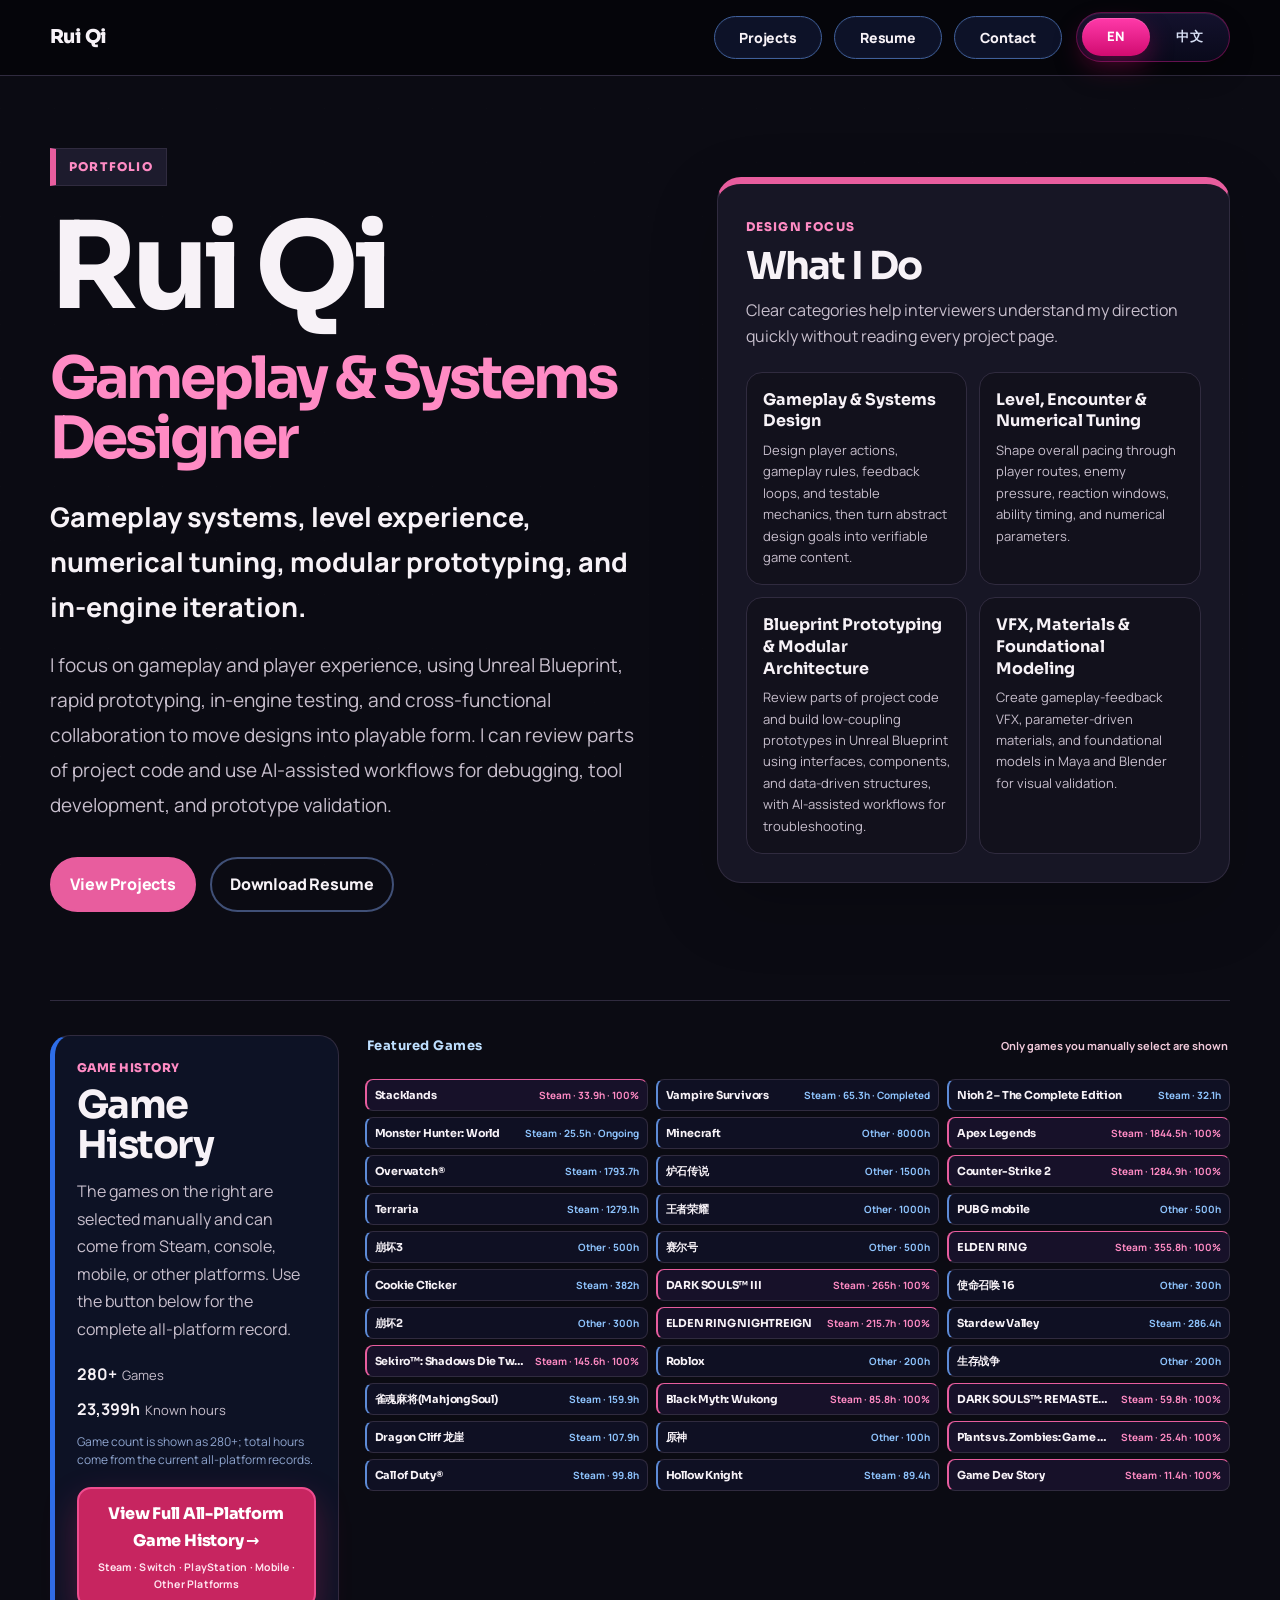
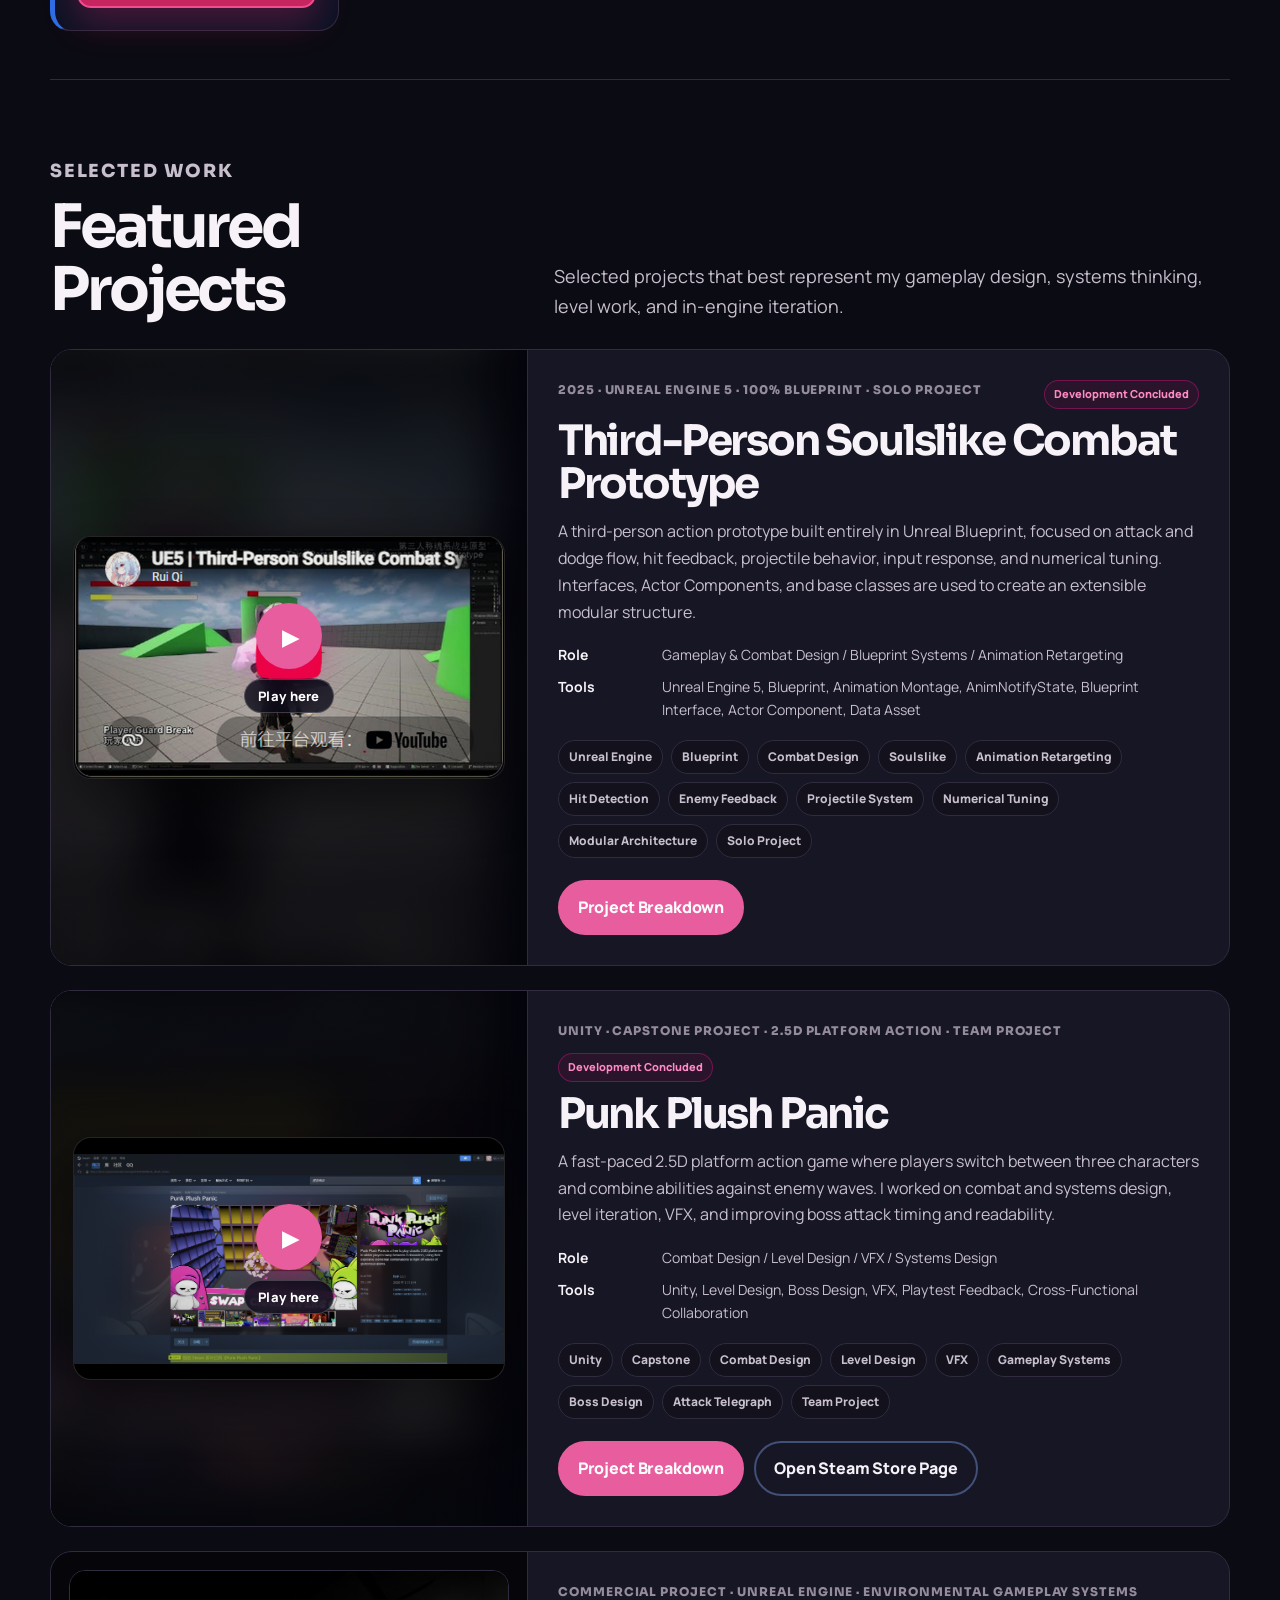
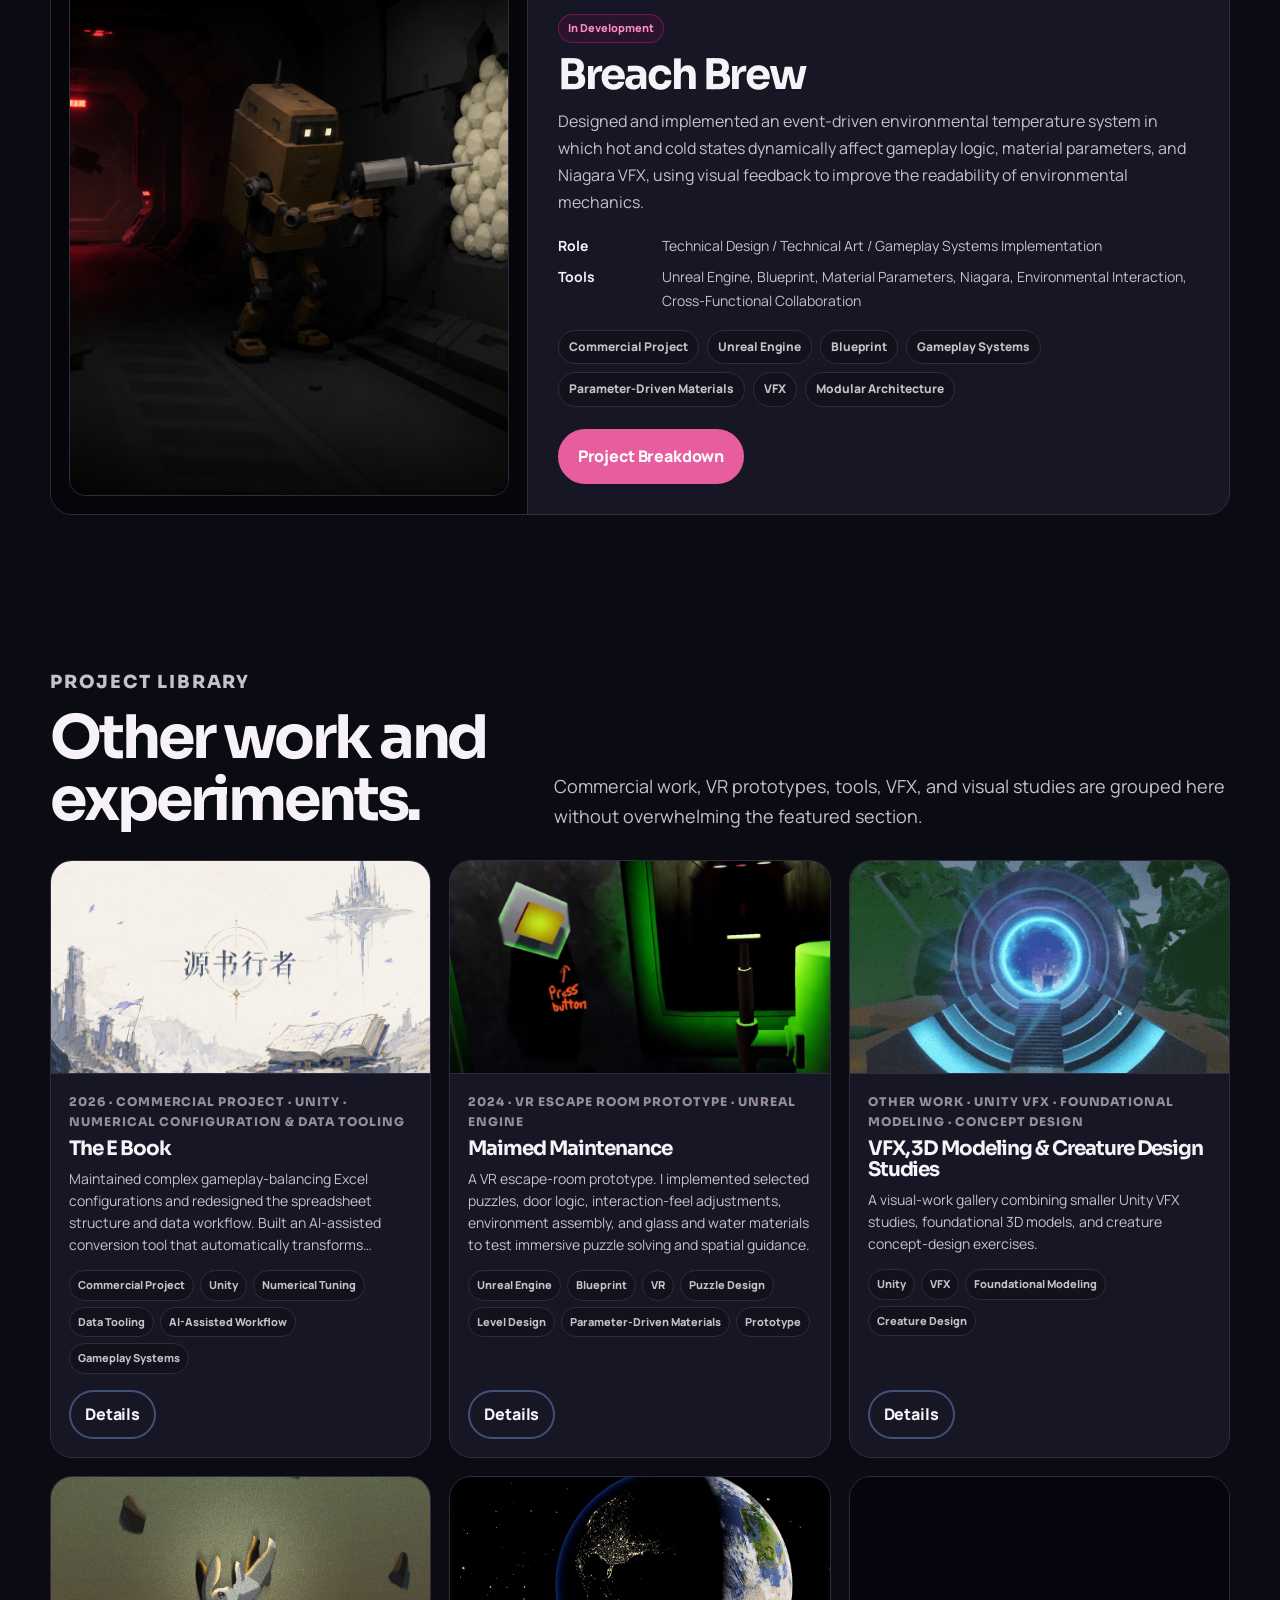
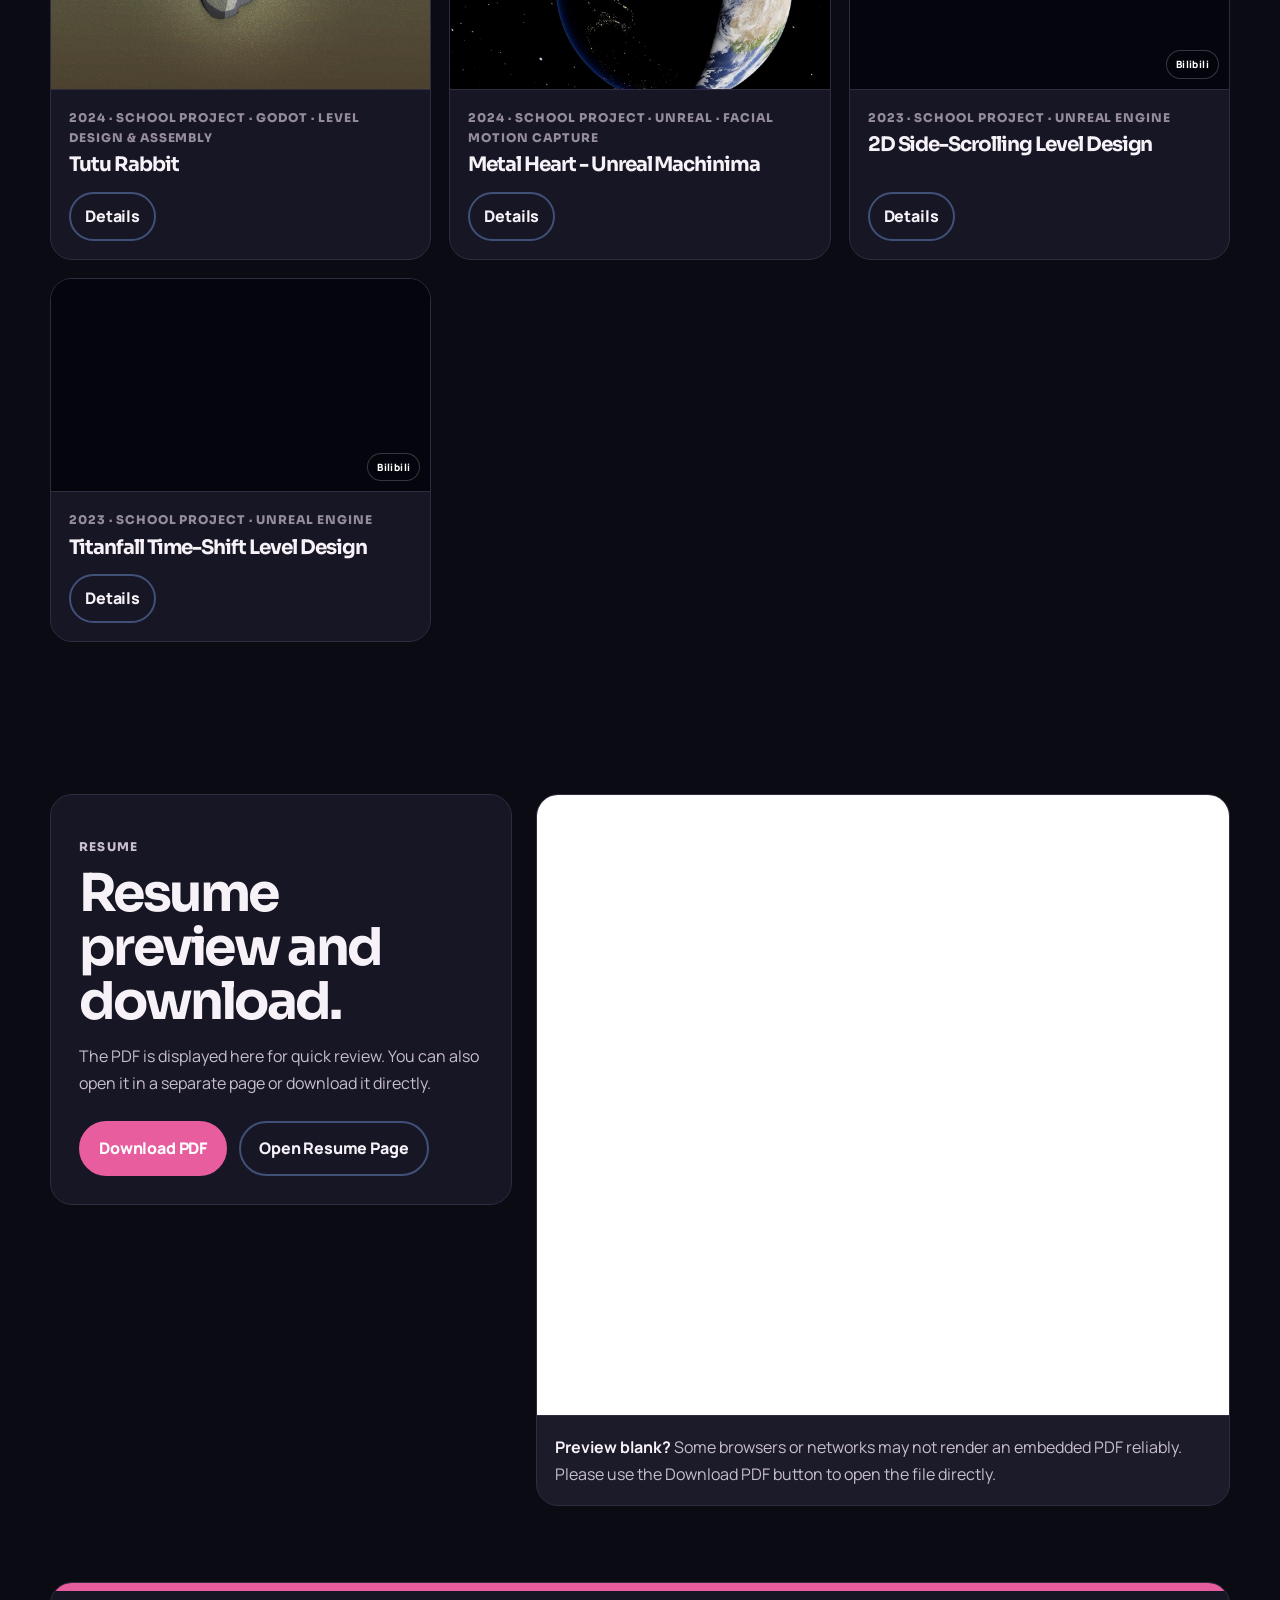
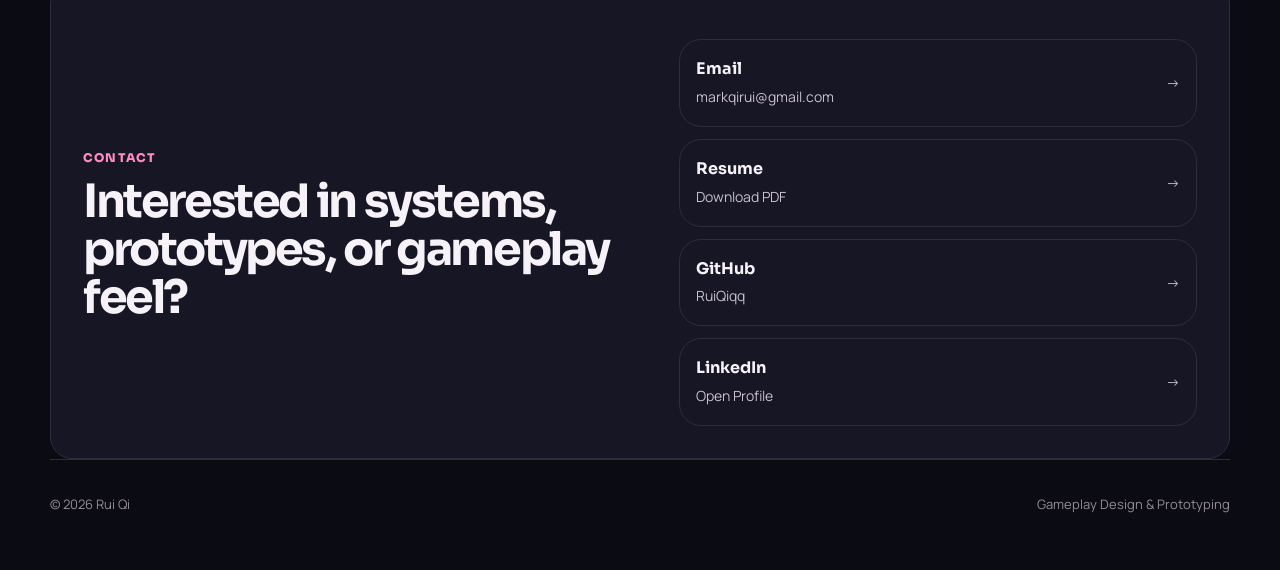
==== index.html @ 3fba54fa "Add files via upload" ====
<!DOCTYPE html>
<html lang="en">
<head>
  <meta charset="UTF-8" />
  <meta name="viewport" content="width=device-width, initial-scale=1.0" />
  <title>Rui Qi | Portfolio</title>
  <meta name="description" content="Rui Qi portfolio for gameplay design, playable prototypes, level experiences, and system iteration." />
  <link rel="preconnect" href="https://fonts.googleapis.com">
  <link rel="preconnect" href="https://fonts.gstatic.com" crossorigin>
  <link href="https://fonts.googleapis.com/css2?family=Manrope:wght@400;500;600;700;800&family=Sora:wght@500;600;700;800&display=swap" rel="stylesheet">
  <link rel="stylesheet" href="assets/css/website-look.css?v=46" />
  <script defer src="assets/js/content-loader.js?v=37"></script>
  <script defer src="assets/js/game-history-preview.js?v=46"></script>
</head>
<body data-page="home">
  <header class="site-header">
    <a class="wordmark" href="#top">Rui Qi</a>
    <div class="header-actions">
      <nav class="nav-links" aria-label="Main navigation">
        <a class="nav-link framed" href="#featured" data-nav-section="projects" data-i18n="navProjects">Projects</a>
        <a class="nav-link framed" href="#resume" data-nav-section="resume" data-i18n="navResume">Resume</a>
        <a class="nav-link framed" href="#contact" data-nav-section="contact" data-i18n="navContact">Contact</a>
      </nav>
      <div class="language-switch" aria-label="Language switcher">
        <button type="button" data-language-choice="en">EN</button>
        <button type="button" data-language-choice="zh">中文</button>
      </div>
    </div>
  </header>

  <main id="top">
    <section class="hero container">
      <div class="hero-copy">
        <p class="eyebrow" id="home-eyebrow">Portfolio</p>
        <h1 id="home-name">Rui Qi</h1>
        <h2 id="home-title">Gameplay Design & Prototyping</h2>
        <p class="hero-subtitle" id="home-subtitle"></p>
        <p class="hero-intro" id="home-intro"></p>
        <div class="hero-actions">
          <a class="button primary" href="#featured" data-i18n="viewProjects">View Projects</a>
          <a class="button secondary" id="home-resume-button" href="#" target="_blank" rel="noreferrer" data-i18n="downloadResume">Download Resume</a>
        </div>
      </div>
      <aside class="hero-capability-panel" aria-label="Capabilities">
        <div class="hero-capability-heading">
          <p class="section-kicker" data-i18n="focusKicker">Design Focus</p>
          <h3 data-i18n="focusTitle">What I Do</h3>
          <p data-i18n="focusIntro">A quick overview of the design and implementation work I can take on.</p>
        </div>
        <div class="hero-capability-grid" id="hero-capabilities"></div>
      </aside>
    </section>


    <section class="home-game-preview container" id="game-history-preview">
      <div class="home-game-preview-copy">
        <p class="section-kicker" id="home-game-kicker">Game History</p>
        <h2 id="home-game-title">Game History</h2>
        <p id="home-game-intro">Featured games can come from Steam, console, mobile, or other platforms. Use the button below for the complete all-platform record.</p>
        <div class="home-game-preview-stats" id="home-game-preview-stats"></div>
        <p class="home-game-steam-only-note" id="home-game-steam-only-note">Steam totals are shown here; featured games may come from any platform.</p>
        <a class="button primary home-game-preview-link" id="home-game-preview-link" href="game-history.html" aria-label="View full all-platform game history">
          <span>View Full All-Platform Game History →</span>
          <small>Steam · Console · Mobile · Other Platforms</small>
        </a>
      </div>
      <div class="home-game-preview-browser">
        <div class="home-game-preview-browser-head">
          <strong id="home-game-preview-source-title">Featured Games</strong>
          <span id="home-game-preview-source-note">Manually selected games only</span>
        </div>
        <p class="home-game-highlight-title" id="home-game-highlight-title" hidden></p>
        <div class="home-game-preview-games" id="home-game-preview-games"></div>
      </div>
    </section>

    <section class="section container" id="featured">
      <div class="section-heading two-col">
        <div>
          <p class="section-kicker" data-i18n="selectedWork">Selected Work</p>
          <h2 data-i18n="featuredProjects">Featured Projects</h2>
        </div>
        <p data-i18n="featuredIntro">Selected projects that best represent my gameplay systems, prototyping, and technical design work.</p>
      </div>
      <div class="featured-list" id="featured-projects"></div>
    </section>

    <section class="section container" id="library-preview">
      <div class="section-heading two-col">
        <div>
          <p class="section-kicker" data-i18n="libraryKicker">Project Library</p>
          <h2 data-i18n="libraryTitle">More prototypes and experiments.</h2>
        </div>
        <p data-i18n="libraryIntro">Smaller projects stay collected in one place, so the homepage remains quick to read.</p>
      </div>
      <div class="library-grid" id="library-preview-grid"></div>
    </section>

    <section class="section container resume-section" id="resume">
      <div class="resume-layout">
        <div class="resume-card">
          <p class="section-kicker" data-i18n="resumeKicker">Resume</p>
          <h2 data-i18n="resumeTitle">Resume preview and download.</h2>
          <p data-i18n="resumeText">The PDF is displayed here for quick review. You can also open it in a separate page or download it directly.</p>
          <div class="resume-actions">
            <a class="button primary" id="resume-download-main" href="#" target="_blank" rel="noreferrer" data-i18n="downloadPdf">Download PDF</a>
            <a class="button secondary" href="resume-viewer.html" target="_blank" rel="noreferrer" data-i18n="openResumePage">Open Resume Page</a>
          </div>
        </div>
        <div class="resume-panel" id="resume-preview-panel">
          <iframe id="resume-preview-frame" title="Resume PDF preview"></iframe>
          <div class="resume-fallback" data-i18n-html="resumeFallback">If the preview does not load, use the Download PDF button.</div>
        </div>
      </div>
    </section>

    <section class="contact-strip container" id="contact">
      <div>
        <p class="section-kicker" data-i18n="contactKicker">Contact</p>
        <h2 data-i18n="contactTitle">Interested in systems, prototypes, or gameplay feel?</h2>
      </div>
      <div class="contact-grid" id="contact-grid"></div>
    </section>
  </main>

  <footer class="site-footer container">
    <span>© <span id="year"></span> <span data-site-name>Rui Qi</span></span>
    <span data-i18n="footerRole">Gameplay Design & Prototyping</span>
  </footer>
</body>
</html>
---- assets/css/website-look.css ----
:root {
  --bg: #0b0b13;
  --bg-alt: #12111c;
  --panel: #171625;
  --panel-soft: #1d1b2d;
  --text: #f7f2f7;
  --muted: #c8bfcd;
  --soft: #948b9c;
  --line: #302b3f;
  --pink: #e85d9e;
  --pink-soft: #ff8bc4;
  --blue: #70a7ff;
  --red: #ff647a;
  --black: #05050a;
  --radius: 22px;
  --radius-small: 14px;
  --max: 1180px;
  --font-heading: "Sora", ui-sans-serif, system-ui, -apple-system, BlinkMacSystemFont, "Segoe UI", sans-serif;
  --font-body: "Manrope", ui-sans-serif, system-ui, -apple-system, BlinkMacSystemFont, "Segoe UI", sans-serif;
}

body.lang-zh {
  --font-heading: "Noto Sans SC", "Microsoft YaHei", "PingFang SC", ui-sans-serif, system-ui, sans-serif;
  --font-body: "Noto Sans SC", "Microsoft YaHei", "PingFang SC", ui-sans-serif, system-ui, sans-serif;
}

body.lang-zh h1, body.lang-zh h2, body.lang-zh h3 { letter-spacing: -0.035em; }

* { box-sizing: border-box; }
html { scroll-behavior: smooth; }
body {
  margin: 0;
  background: var(--bg);
  color: var(--text);
  font-family: var(--font-body);
  font-size: 16px;
  line-height: 1.68;
}

body::before {
  content: "";
  position: fixed;
  inset: 0;
  pointer-events: none;
  background-image:
    linear-gradient(90deg, rgba(255,255,255,0.035) 1px, transparent 1px),
    linear-gradient(rgba(255,255,255,0.035) 1px, transparent 1px);
  background-size: 54px 54px;
  opacity: 0.18;
  z-index: -1;
}

a { color: inherit; text-decoration: none; }
p { margin: 0; }
img, iframe { max-width: 100%; display: block; }
.container { width: min(var(--max), calc(100% - 48px)); margin: 0 auto; }

.site-header {
  position: sticky;
  top: 0;
  z-index: 50;
  height: 76px;
  background: var(--black);
  border-bottom: 1px solid var(--line);
  display: flex;
  align-items: center;
  justify-content: space-between;
  padding: 0 max(24px, calc((100vw - var(--max)) / 2));
}

.wordmark {
  font-family: var(--font-heading);
  font-weight: 800;
  letter-spacing: -0.03em;
  font-size: 19px;
}

.header-actions {
  display: flex;
  align-items: center;
  gap: 14px;
  margin-left: auto;
  flex-wrap: nowrap;
}

.nav-links {
  display: flex;
  align-items: center;
  gap: 12px;
  flex-wrap: nowrap;
}

.language-switch {
  display: inline-flex;
  align-items: center;
  justify-content: center;
  gap: 6px;
  flex: 0 0 auto;
  align-self: center;
  min-height: 48px;
  padding: 5px;
  border: 1px solid rgba(255, 20, 147, 0.34);
  border-radius: 999px;
  background: linear-gradient(180deg, rgba(20, 18, 46, 0.98) 0%, rgba(10, 10, 28, 0.96) 100%);
  box-shadow: 0 12px 26px rgba(0,0,0,0.24), inset 0 1px 0 rgba(255,255,255,0.08);
  transform: translateY(-1px);
}

.language-switch button {
  display: inline-flex;
  align-items: center;
  justify-content: center;
  min-width: 68px;
  height: 38px;
  padding: 0 18px;
  border: 0;
  border-radius: 999px;
  background: transparent;
  color: #d6def3;
  font-family: var(--font-body);
  font-size: 13px;
  line-height: 1;
  font-weight: 800;
  letter-spacing: 0.04em;
  cursor: pointer;
  transition: background 160ms ease, color 160ms ease, box-shadow 160ms ease, transform 160ms ease;
}

.language-switch button:hover {
  color: white;
  background: rgba(255,255,255,0.08);
}

.language-switch button.active {
  background: linear-gradient(180deg, #ff3aa9 0%, #d10b70 100%);
  color: white;
  box-shadow: 0 10px 24px rgba(209,11,112,0.34), inset 0 1px 0 rgba(255,255,255,0.18);
}
.nav-link {
  display: inline-flex;
  align-items: center;
  justify-content: center;
  min-height: 42px;
  min-width: 108px;
  padding: 9px 18px;
  border-radius: 999px;
  border: 1.5px solid #4b3b5d;
  background: #101024;
  color: var(--text);
  font-size: 14px;
  font-weight: 850;
  letter-spacing: -0.01em;
  box-shadow: 0 0 0 1px rgba(255,255,255,0.02) inset;
  transition: transform 140ms ease, background 140ms ease, border-color 140ms ease, color 140ms ease;
}
.nav-link:hover {
  transform: translateY(-1px);
  background: #17152d;
  border-color: var(--pink-soft);
  color: white;
}
.nav-link.project-pill {
  border-color: #3f5f9a;
  background: #0d1228;
}
.nav-link.project-pill:hover { border-color: var(--blue); }
.nav-link.framed {
  border-color: #4b3b5d;
  background: #101024;
  color: var(--text);
}
.nav-link.highlight {
  border-color: var(--pink);
  background: var(--pink);
  color: white;
}
.nav-link.highlight:hover {
  border-color: var(--pink-soft);
  background: var(--pink-soft);
  color: var(--black);
}

.hero {
  min-height: calc(100vh - 76px);
  display: grid;
  grid-template-columns: 1fr 0.86fr;
  gap: 54px;
  align-items: center;
  padding: 72px 0 88px;
}

.eyebrow, .section-kicker {
  display: inline-flex;
  align-items: center;
  width: fit-content;
  color: var(--pink-soft);
  font-family: var(--font-heading);
  font-size: 12px;
  font-weight: 800;
  letter-spacing: 0.10em;
  text-transform: uppercase;
}
.eyebrow {
  background: var(--panel-soft);
  border: 1px solid var(--line);
  border-left: 6px solid var(--pink);
  padding: 8px 13px;
  border-radius: 0;
}

h1, h2, h3 {
  font-family: var(--font-heading);
  margin: 0;
  letter-spacing: -0.052em;
  line-height: 1.04;
}
.hero h1 { font-size: clamp(66px, 10vw, 120px); margin: 20px 0 18px; }
.hero h2 { font-size: clamp(31px, 5vw, 58px); color: var(--pink-soft); max-width: 760px; }
.hero-subtitle { font-size: clamp(20px, 2.25vw, 27px); color: var(--text); max-width: 700px; margin-top: 24px; font-weight: 750; }
.hero-intro { color: var(--muted); max-width: 700px; margin-top: 18px; font-size: 18px; }
.hero-actions { display: flex; align-items: center; gap: 14px; flex-wrap: wrap; margin-top: 34px; }

.button {
  display: inline-flex;
  align-items: center;
  justify-content: center;
  min-height: 46px;
  padding: 12px 18px;
  border-radius: 999px;
  border: 2px solid var(--line);
  font-weight: 850;
  letter-spacing: -0.01em;
  transition: transform 140ms ease, background 140ms ease, border-color 140ms ease;
}
.button:hover { transform: translateY(-2px); }
.button.primary { background: var(--pink); border-color: var(--pink); color: white; }
.button.secondary { background: transparent; color: var(--text); border-color: #405077; }
.button.secondary:hover { border-color: var(--blue); }

.hero-reel-card,
.snapshot-card,
.focus-card,
.library-card,
.resume-panel,
.resume-card,
.contact-link,
.featured-card,
.contact-strip,
.detail-section,
.breakdown-card {
  background: var(--panel);
  border: 1px solid var(--line);
  border-radius: var(--radius);
}

.hero-reel-card { padding: 24px; position: relative; }
.hero-reel-card::before,
.soft-panel::before,
.contact-strip::before {
  content: "";
  display: block;
  height: 8px;
  width: 100%;
  background: var(--pink);
  border-radius: 10px 10px 0 0;
  margin: -24px -24px 22px;
  width: calc(100% + 48px);
}
.reel-header { display: flex; align-items: flex-start; justify-content: space-between; gap: 18px; margin-bottom: 18px; }
.reel-header h3 { font-size: clamp(26px, 3.2vw, 38px); margin-top: 6px; }
.reel-header p { color: var(--muted); max-width: 420px; margin-top: 8px; }
.reel-status {
  border: 1px solid var(--line);
  color: var(--blue);
  background: var(--bg-alt);
  border-radius: 999px;
  padding: 6px 10px;
  font-size: 12px;
  font-weight: 900;
  white-space: nowrap;
}
.video-box {
  border: 1px solid var(--line);
  border-radius: 18px;
  overflow: hidden;
  background: var(--black);
  aspect-ratio: 16 / 9;
}
.video-box iframe, .video-box video { width: 100%; height: 100%; border: 0; display: block; object-fit: contain; background: #000; }
.reel-actions { margin-top: 14px; }
.detail-hero-actions { margin-top: 22px; }
.video-placeholder {
  height: 100%;
  display: grid;
  place-items: center;
  text-align: center;
  padding: 26px;
  background: var(--bg-alt);
}
.play-circle {
  width: 64px;
  height: 64px;
  border-radius: 50%;
  display: grid;
  place-items: center;
  background: var(--pink);
  color: white;
  font-size: 21px;
  margin: 0 auto 14px;
}
.placeholder-kicker { color: var(--soft); font-size: 12px; font-weight: 900; letter-spacing: 0.08em; text-transform: uppercase; }
.placeholder-title { font-family: var(--font-heading); font-weight: 850; font-size: 22px; margin-top: 4px; }
.placeholder-note { color: var(--muted); margin-top: 6px; }
.snapshot-mini { display: grid; grid-template-columns: repeat(3, 1fr); gap: 10px; margin-top: 16px; }
.snapshot-mini div { border: 1px solid var(--line); background: var(--bg-alt); border-radius: var(--radius-small); padding: 12px; }
.snapshot-mini strong { display: block; color: var(--pink-soft); font-size: 11px; letter-spacing: 0.08em; text-transform: uppercase; }
.snapshot-mini span { display: block; margin-top: 4px; color: var(--text); font-size: 13px; font-weight: 750; }

.section { padding: 76px 0; scroll-margin-top: 94px; }
.soft-panel { background: var(--bg-alt); border-radius: 28px; padding: 48px; position: relative; overflow: hidden; }
.soft-panel::before { margin: -48px -48px 38px; width: calc(100% + 96px); }
.section-heading { margin-bottom: 28px; }
.two-col { display: grid; grid-template-columns: 0.82fr 1.18fr; gap: 34px; align-items: end; }
.section-heading h2 { font-size: clamp(34px, 5vw, 60px); margin-top: 10px; }
.section-heading p { color: var(--muted); font-size: 18px; max-width: 720px; }

.featured-list { display: grid; gap: 24px; }
.featured-card { display: grid; grid-template-columns: 0.68fr 1fr; overflow: hidden; }
.project-media {
  min-height: 280px;
  background: var(--black);
  border-right: 1px solid var(--line);
  padding: 18px;
  display: flex;
  align-items: center;
  justify-content: center;
}
.project-media > .video-box,
.project-media > .cover-image,
.project-media > .cover-placeholder {
  width: 100%;
  margin: auto;
}

.project-media--preview {
  padding: 0;
  overflow: hidden;
  min-height: 420px;
}
.inline-video-preview {
  position: relative;
  isolation: isolate;
  width: 100%;
  height: 100%;
  min-height: 420px;
  overflow: hidden;
  background: #070713;
}
.inline-video-frame {
  position: absolute;
  inset: 0;
  width: 100%;
  height: 100%;
  overflow: hidden;
  border: 0;
  border-radius: 0;
  background: #05050e;
  box-shadow: none;
  display: grid;
  place-items: center;
  padding: 22px;
}
.inline-video-frame iframe {
  position: absolute;
  inset: 0;
  width: 100%;
  height: 100%;
  display: block;
  border: 0;
  background: #000;
}
.inline-video-backdrop {
  position: absolute;
  inset: -12%;
  width: 124%;
  height: 124%;
  object-fit: cover;
  object-position: center;
  filter: blur(24px) brightness(0.34) saturate(0.8);
  transform: scale(1.08);
  opacity: 0.82;
}
.inline-video-frame::after {
  content: "";
  position: absolute;
  inset: 0;
  z-index: 1;
  background: linear-gradient(180deg, rgba(3,3,12,0.18), rgba(3,3,12,0.44));
  pointer-events: none;
}
.inline-video-poster {
  position: relative;
  z-index: 2;
  display: block;
  width: min(100%, 760px);
  height: auto;
  max-height: calc(100% - 8px);
  aspect-ratio: 16 / 9;
  object-fit: contain;
  border: 1px solid rgba(255,255,255,0.16);
  border-radius: 18px;
  background: #000;
  box-shadow: 0 22px 54px rgba(0,0,0,0.48);
  transition: transform 220ms ease, filter 220ms ease;
}
.inline-video-frame.is-playing {
  padding: 0;
}
.inline-video-frame.is-playing::after {
  display: none;
}
.inline-video-play {
  position: absolute;
  inset: 0;
  z-index: 3;
  border: 0;
  display: flex;
  flex-direction: column;
  align-items: center;
  justify-content: center;
  gap: 10px;
  color: white;
  background: radial-gradient(circle at center, rgba(0,0,0,0.02), rgba(0,0,0,0.18));
  cursor: pointer;
  font-family: var(--font-body);
  font-weight: 850;
}
.inline-video-frame:hover .inline-video-poster {
  transform: scale(1.018);
  filter: brightness(0.96);
}
.inline-video-loader {
  position: absolute;
  inset: 0;
  z-index: 3;
  display: grid;
  place-items: center;
  background: #070713;
  color: white;
  font-size: 13px;
  font-weight: 800;
  letter-spacing: 0.03em;
}
.inline-video-loader::before {
  content: "";
  width: 34px;
  height: 34px;
  border: 3px solid rgba(255,255,255,0.2);
  border-top-color: var(--pink);
  border-radius: 50%;
  animation: inline-video-spin 700ms linear infinite;
}
.inline-video-frame.is-loaded .inline-video-loader {
  display: none;
}
@keyframes inline-video-spin {
  to { transform: rotate(360deg); }
}
.inline-video-play-icon {
  width: 66px;
  height: 66px;
  display: grid;
  place-items: center;
  padding-left: 4px;
  border-radius: 50%;
  background: var(--pink);
  box-shadow: 0 16px 36px rgba(209,11,112,0.42);
  font-size: 23px;
  transition: transform 160ms ease, box-shadow 160ms ease;
}
.inline-video-play-label {
  padding: 7px 13px;
  border-radius: 999px;
  background: rgba(5,5,18,0.78);
  border: 1px solid rgba(255,255,255,0.2);
  backdrop-filter: blur(10px);
  font-size: 13px;
  letter-spacing: 0.02em;
}
.inline-video-play:hover .inline-video-play-icon,
.inline-video-play:focus-visible .inline-video-play-icon {
  transform: scale(1.08);
  box-shadow: 0 18px 42px rgba(209,11,112,0.56);
}
.inline-video-play:focus-visible {
  outline: 3px solid var(--blue);
  outline-offset: -3px;
}
.inline-video-frame.is-playing {
  border-color: rgba(255,255,255,0.3);
}
.cover-placeholder {
  height: 100%;
  min-height: 245px;
  border-radius: 16px;
  border: 1px solid var(--line);
  background: var(--bg-alt);
  display: flex;
  align-items: flex-end;
  padding: 22px;
  position: relative;
  overflow: hidden;
}
.cover-placeholder::before,
.cover-placeholder::after {
  content: "";
  position: absolute;
  border: 2px solid var(--pink);
  transform: rotate(45deg);
}
.cover-placeholder::before { width: 90px; height: 90px; top: 24px; right: 28px; }
.cover-placeholder::after { width: 42px; height: 42px; top: 86px; right: 118px; border-color: var(--blue); }
.cover-placeholder span { position: relative; z-index: 2; color: var(--muted); font-weight: 850; text-transform: uppercase; letter-spacing: 0.08em; font-size: 12px; }
.cover-image { width: 100%; height: 100%; min-height: 245px; object-fit: cover; border-radius: 16px; border: 1px solid var(--line); }
.project-body { padding: 30px; display: flex; flex-direction: column; justify-content: space-between; gap: 22px; }
.project-meta { color: var(--soft); font-family: var(--font-heading); font-size: 12px; letter-spacing: 0.08em; text-transform: uppercase; font-weight: 850; }
.project-body h3 { font-size: clamp(28px, 4vw, 42px); margin-top: 10px; }
.project-summary { color: var(--muted); margin-top: 12px; }
.detail-list { display: grid; gap: 8px; margin-top: 18px; }
.detail-list div { display: grid; grid-template-columns: 92px 1fr; gap: 12px; color: var(--muted); font-size: 14px; }
.detail-list strong { color: var(--text); }
.tag-row { display: flex; flex-wrap: wrap; gap: 8px; margin-top: 18px; }
.tag { border: 1px solid var(--line); background: var(--bg-alt); border-radius: 999px; padding: 6px 10px; color: var(--muted); font-size: 12px; font-weight: 850; }
.project-actions { display: flex; flex-wrap: wrap; gap: 10px; }

.focus-grid { display: grid; grid-template-columns: repeat(4, 1fr); gap: 16px; }
.focus-card { padding: 22px; }
.focus-card h3 { font-size: 21px; letter-spacing: -0.03em; }
.focus-card p { color: var(--muted); margin-top: 10px; font-size: 15px; }

.library-grid { display: grid; grid-template-columns: repeat(3, 1fr); gap: 16px; }
.library-card { min-height: 0; padding: 18px; display: flex; flex-direction: column; justify-content: space-between; }
.library-card h3 { font-size: 20px; margin-top: 7px; }
.library-card p { color: var(--muted); margin-top: 8px; font-size: 14px; line-height: 1.58; }
.center-action { display: flex; justify-content: center; margin-top: 26px; }

.resume-section { scroll-margin-top: 94px; }
.resume-layout { display: grid; grid-template-columns: 0.8fr 1.2fr; gap: 24px; align-items: start; }
.resume-card { padding: 28px; }
.resume-card h2 { font-size: clamp(32px, 4.5vw, 52px); margin-top: 8px; }
.resume-card p { color: var(--muted); margin-top: 14px; }
.resume-actions { display: flex; gap: 12px; flex-wrap: wrap; margin-top: 24px; }
.resume-panel { overflow: hidden; min-height: 620px; }
.resume-panel iframe { width: 100%; height: 620px; border: 0; background: #fff; }
.resume-fallback { padding: 18px; color: var(--muted); border-top: 1px solid var(--line); }

.contact-strip { padding: 32px; display: grid; grid-template-columns: 1.05fr 0.95fr; gap: 24px; align-items: center; position: relative; overflow: hidden; scroll-margin-top: 94px; }
.contact-strip::before { margin: -32px -32px 24px; width: calc(100% + 64px); grid-column: 1 / -1; }
.contact-strip h2 { font-size: clamp(28px, 4vw, 46px); margin-top: 8px; }
.contact-actions, .contact-grid { display: grid; gap: 12px; }
.contact-link { padding: 16px; display: flex; justify-content: space-between; align-items: center; gap: 12px; }
.contact-link strong { display: block; font-family: var(--font-heading); }
.contact-link span { color: var(--muted); font-size: 14px; }
.site-footer { padding: 34px 0 54px; color: var(--soft); font-size: 13px; display: flex; justify-content: space-between; gap: 16px; border-top: 1px solid var(--line); }

.page-hero, .project-detail-hero { padding: 82px 0 42px; }
.page-hero h1, .detail-title h1 { font-size: clamp(48px, 8vw, 88px); margin-top: 12px; }
.page-hero p, .detail-title p { color: var(--muted); max-width: 800px; margin-top: 16px; font-size: 18px; }
.filter-bar { display: flex; flex-wrap: wrap; gap: 10px; margin-bottom: 26px; }
.filter-button { border: 1px solid var(--line); background: var(--panel); color: var(--muted); border-radius: 999px; padding: 9px 12px; cursor: pointer; font-weight: 850; }
.filter-button.active, .filter-button:hover { border-color: var(--pink); color: white; background: var(--pink); }

.button.disabled,
.button[aria-disabled="true"] {
  opacity: 0.58;
  cursor: not-allowed;
  pointer-events: none;
  box-shadow: none;
}

.resume-missing {
  min-height: 520px;
  padding: 48px;
  display: grid;
  place-content: center;
  text-align: center;
  gap: 12px;
  color: var(--text);
  background: radial-gradient(circle at 50% 35%, rgba(209,11,112,0.10), transparent 42%);
}

.resume-missing strong {
  display: block;
  font-family: var(--font-heading);
  font-size: clamp(24px, 3vw, 36px);
  line-height: 1.15;
}

.resume-missing p {
  max-width: 620px;
  margin: 0 auto;
  color: var(--muted);
  line-height: 1.75;
}

.contact-link.disabled {
  opacity: 0.58;
  cursor: not-allowed;
  pointer-events: none;
}

.project-detail-grid { display: grid; grid-template-columns: 1fr 0.8fr; gap: 28px; align-items: center; }
.detail-section { padding: 34px; margin-top: 22px; }
.detail-section h2 { font-size: 36px; margin-bottom: 14px; }
.detail-section p, .detail-section li { color: var(--muted); }
.breakdown-grid {
  display: grid;
  grid-template-columns: repeat(2, minmax(0, 1fr));
  gap: 22px;
  align-items: start;
}
.breakdown-card {
  overflow: hidden;
  padding: 0;
  align-self: start;
}
.breakdown-card h3,
.breakdown-note-card h3 {
  color: var(--pink-soft);
  font-size: 20px;
  margin: 0;
}
.breakdown-card p,
.breakdown-note-card p {
  color: var(--muted);
  margin-top: 10px;
  font-size: 15px;
  line-height: 1.75;
}
.breakdown-card-copy { padding: 22px 24px 24px; }
.breakdown-card-media {
  width: 100%;
  border: 0;
  border-bottom: 1px solid var(--line);
  background: #09091a;
  display: block;
  padding: 0;
  cursor: zoom-in;
  overflow: hidden;
  text-align: center;
}
.breakdown-card-media img {
  width: 100%;
  height: auto;
  max-height: 430px;
  display: block;
  object-fit: contain;
  margin: 0 auto;
  background: #09091a;
}
.breakdown-card-media:hover img { opacity: 0.94; }
.breakdown-card-copy ul,
.breakdown-note-card ul {
  margin: 14px 0 0 18px;
  color: var(--muted);
  display: grid;
  gap: 7px;
}
.breakdown-notes-grid {
  display: grid;
  grid-template-columns: repeat(2, minmax(0, 1fr));
  gap: 16px;
  margin-top: 18px;
  align-items: start;
}
.breakdown-note-card {
  padding: 22px 24px;
  align-self: start;
  background: rgba(255,255,255,0.018);
}
.breakdown-note-card::before {
  content: "";
  display: block;
  width: 46px;
  height: 3px;
  border-radius: 999px;
  background: var(--pink);
  margin-bottom: 16px;
}
.media-lightbox[hidden] { display: none; }
.media-lightbox {
  position: fixed;
  inset: 0;
  z-index: 999;
  background: rgba(2, 2, 14, 0.92);
  display: grid;
  place-items: center;
  padding: 28px;
}
.media-lightbox-inner {
  width: min(94vw, 1500px);
  max-height: 92vh;
  display: grid;
  place-items: center;
  gap: 12px;
}
.media-lightbox img {
  max-width: 100%;
  max-height: 84vh;
  width: auto;
  height: auto;
  object-fit: contain;
  border: 1px solid var(--line);
  border-radius: 14px;
  background: #09091a;
}
.media-lightbox-caption {
  color: var(--muted);
  font-size: 13px;
  text-align: center;
}
.media-lightbox-close {
  position: absolute;
  top: 20px;
  right: 24px;
  width: 44px;
  height: 44px;
  border-radius: 999px;
  border: 1px solid var(--line);
  background: #111126;
  color: var(--text);
  font-size: 26px;
  line-height: 1;
  cursor: pointer;
}

@media (max-width: 980px) {
  .hero, .featured-card, .two-col, .resume-layout, .contact-strip, .project-detail-grid { grid-template-columns: 1fr; }
  .project-media { border-right: 0; border-bottom: 1px solid var(--line); }
  .project-media--preview, .inline-video-preview { min-height: 340px; }
  .focus-grid, .library-grid, .snapshot-mini { grid-template-columns: 1fr 1fr; }
  .hero { min-height: auto; }
  .resume-panel iframe { height: 520px; }
}

@media (max-width: 680px) {
  .container { width: min(100% - 28px, var(--max)); }
  .site-header { height: auto; min-height: 72px; padding: 14px; flex-wrap: wrap; gap: 10px; }
  .header-actions { width: 100%; flex-wrap: wrap; justify-content: space-between; gap: 10px; }
  .nav-links { flex: 1 1 100%; width: 100%; justify-content: flex-start; flex-wrap: wrap; gap: 8px; order: 2; }
  .language-switch { order: 1; margin-left: auto; min-height: 44px; padding: 4px; transform: none; }
  .language-switch button { min-width: 58px; height: 34px; padding: 0 12px; font-size: 12px; }
  .nav-link { min-height: 36px; padding: 7px 11px; font-size: 13px; }
  .hero { padding-top: 48px; gap: 32px; }
  .hero h1 { font-size: clamp(56px, 18vw, 76px); }
  .hero h2 { font-size: clamp(28px, 9vw, 42px); }
  .hero-actions, .resume-actions { flex-direction: column; align-items: stretch; }
  .button { width: 100%; }
  .focus-grid, .library-grid, .breakdown-grid, .breakdown-notes-grid, .snapshot-mini { grid-template-columns: 1fr; }
  .soft-panel { padding: 28px; }
  .soft-panel::before { margin: -28px -28px 28px; width: calc(100% + 56px); }
  .resume-panel { min-height: 440px; }
  .resume-panel iframe { height: 440px; }
  .site-footer { flex-direction: column; }
}

/* Dedicated Blueprint / system breakdown page */
.system-page-hero h2 {
  margin-top: 12px;
  color: var(--pink-soft);
  font-size: clamp(28px, 4vw, 46px);
}

.system-section-list {
  display: grid;
  gap: 28px;
}

.system-explainer {
  display: grid;
  grid-template-columns: minmax(300px, 0.72fr) minmax(0, 1.28fr);
  gap: 28px;
  padding: 30px;
  border: 1px solid var(--line);
  border-radius: 24px;
  background: var(--panel);
  box-shadow: var(--shadow);
}

.system-copy {
  display: flex;
  flex-direction: column;
  justify-content: center;
}

.system-index {
  color: var(--pink-soft);
  font-family: var(--font-heading);
  font-size: 13px;
  font-weight: 850;
  letter-spacing: 0.12em;
}

.system-copy h2 {
  margin-top: 10px;
  font-size: clamp(26px, 3vw, 40px);
}

.system-copy p,
.system-copy li {
  color: var(--muted);
  line-height: 1.75;
}

.system-copy p {
  margin-top: 14px;
}

.system-copy ul {
  margin-top: 16px;
  padding-left: 20px;
}

.system-image-wrap {
  min-height: 360px;
}

.system-image,
.system-image-placeholder {
  width: 100%;
  height: 100%;
  min-height: 360px;
  border-radius: 18px;
  border: 1px solid var(--line);
}

.system-image {
  display: block;
  object-fit: contain;
  background: #080817;
}

.system-image-placeholder {
  display: grid;
  place-content: center;
  gap: 10px;
  padding: 28px;
  text-align: center;
  background:
    linear-gradient(90deg, rgba(255,255,255,0.035) 1px, transparent 1px),
    linear-gradient(rgba(255,255,255,0.035) 1px, transparent 1px),
    var(--bg-alt);
  background-size: 28px 28px;
}

.system-image-placeholder strong {
  color: var(--text);
  font-family: var(--font-heading);
  font-size: 20px;
}

.system-image-placeholder span {
  color: var(--soft);
  font-size: 13px;
  overflow-wrap: anywhere;
}

@media (max-width: 980px) {
  .system-explainer {
    grid-template-columns: 1fr;
  }
}

@media (max-width: 680px) {
  .system-explainer {
    padding: 20px;
  }
  .system-image-wrap,
  .system-image,
  .system-image-placeholder {
    min-height: 250px;
  }
}


/* v14: imported content preview, richer other-work cards, and multi-media gallery */
.project-meta-row {
  display: flex;
  align-items: flex-start;
  justify-content: space-between;
  gap: 12px;
  flex-wrap: wrap;
}
.project-status {
  display: inline-flex;
  align-items: center;
  min-height: 26px;
  padding: 4px 9px;
  border-radius: 999px;
  border: 1px solid rgba(255, 20, 147, 0.34);
  background: rgba(209, 11, 112, 0.10);
  color: var(--pink-soft);
  font-size: 11px;
  font-weight: 850;
}
.library-card--with-media {
  padding: 0;
  overflow: hidden;
  min-height: 100%;
}
.library-card-media {
  width: 100%;
  aspect-ratio: 16 / 9;
  background: #070713;
  border-bottom: 1px solid var(--line);
  overflow: hidden;
}
.library-card-media img {
  width: 100%;
  height: 100%;
  object-fit: cover;
  display: block;
}
.library-card-media--placeholder {
  display: grid;
  place-items: center;
  padding: 20px;
  text-align: center;
  background:
    radial-gradient(circle at 30% 30%, rgba(209,11,112,0.18), transparent 38%),
    radial-gradient(circle at 72% 66%, rgba(44,116,255,0.14), transparent 34%),
    #09091a;
}
.library-card-media--placeholder span {
  color: var(--soft);
  font-size: 12px;
  font-weight: 850;
  letter-spacing: 0.04em;
}
.library-card-content {
  flex: 1;
  padding: 18px;
  display: flex;
  flex-direction: column;
  justify-content: space-between;
  gap: 16px;
}
.media-gallery-section { padding: 34px; }
.media-gallery-heading {
  display: grid;
  grid-template-columns: 0.75fr 1.25fr;
  align-items: end;
  gap: 28px;
  margin-bottom: 24px;
}
.media-gallery-heading h2 { margin-bottom: 0; }
.media-gallery-heading > p { color: var(--muted); }
.media-gallery-grid {
  display: grid;
  grid-template-columns: repeat(2, minmax(0, 1fr));
  gap: 16px;
}
.media-gallery-card {
  min-width: 0;
  overflow: hidden;
  border: 1px solid var(--line);
  border-radius: 18px;
  background: var(--bg-alt);
}
.media-gallery-image {
  display: block;
  width: 100%;
  aspect-ratio: 16 / 9;
  object-fit: contain;
  background: #05050e;
}
.media-gallery-copy { padding: 16px; }
.media-gallery-copy h3 { font-size: 18px; }
.media-gallery-copy p { margin-top: 6px; color: var(--muted); font-size: 14px; }
.media-gallery-copy a { display: inline-block; margin-top: 10px; color: var(--blue); font-size: 13px; font-weight: 800; }
.media-gallery-placeholder {
  min-height: 250px;
  padding: 26px;
  display: grid;
  place-content: center;
  gap: 10px;
  text-align: center;
  background:
    radial-gradient(circle at 50% 30%, rgba(209,11,112,0.16), transparent 38%),
    #09091a;
}
.media-gallery-placeholder > span {
  width: 52px;
  height: 52px;
  margin: 0 auto 4px;
  display: grid;
  place-items: center;
  border-radius: 50%;
  background: var(--pink);
  font-size: 26px;
}
.media-gallery-placeholder p { color: var(--muted); font-size: 14px; }
.gallery-inline-video { min-height: 280px; }
.gallery-inline-video .inline-video-frame { min-height: 280px; }
.gallery-video-placeholder {
  position: relative;
  z-index: 2;
  width: 100%;
  height: 100%;
  display: grid;
  place-items: center;
  background: radial-gradient(circle, rgba(209,11,112,0.18), transparent 38%);
}
.gallery-video-placeholder span { font-size: 42px; }
@media (max-width: 800px) {
  .media-gallery-heading { grid-template-columns: 1fr; align-items: start; }
  .media-gallery-grid { grid-template-columns: 1fr; }
}

/* v19 — Unified system/design breakdown with nested multi-media */
.system-breakdown-section { overflow: hidden; }
.breakdown-case-list {
  display: grid;
  gap: 26px;
  margin-top: 20px;
}
.breakdown-case {
  border: 1px solid var(--line);
  border-radius: 22px;
  overflow: hidden;
  background: rgba(255,255,255,0.018);
}
.breakdown-case-copy {
  padding: 24px 26px 22px;
  border-bottom: 1px solid var(--line);
}
.breakdown-case-copy h3 {
  margin: 0;
  color: var(--pink-soft);
  font-size: 23px;
}
.breakdown-case-copy p {
  margin-top: 10px;
  max-width: 980px;
  color: var(--muted);
  font-size: 15px;
  line-height: 1.78;
}
.breakdown-case-copy ul {
  margin: 14px 0 0 20px;
  color: var(--muted);
  display: grid;
  gap: 7px;
}
.breakdown-case-media {
  display: grid;
  gap: 1px;
  background: var(--line);
}
.breakdown-case-media.is-single { grid-template-columns: 1fr; }
.breakdown-case-media.is-two { grid-template-columns: repeat(2, minmax(0, 1fr)); }
.breakdown-case-media.is-many { grid-template-columns: repeat(2, minmax(0, 1fr)); }
.breakdown-media-item {
  margin: 0;
  min-width: 0;
  background: #080817;
  display: flex;
  flex-direction: column;
}
.breakdown-media-zoom {
  width: 100%;
  min-height: 220px;
  border: 0;
  padding: 0;
  display: grid;
  place-items: center;
  background: #080817;
  cursor: zoom-in;
  overflow: hidden;
}
.breakdown-media-item--image img {
  display: block;
  width: 100%;
  height: auto;
  max-height: 620px;
  object-fit: contain;
  background: #080817;
}
.breakdown-case-media.is-two .breakdown-media-item--image img,
.breakdown-case-media.is-many .breakdown-media-item--image img {
  max-height: 460px;
}
.breakdown-media-item figcaption {
  padding: 11px 14px 13px;
  color: var(--muted);
  font-size: 13px;
  line-height: 1.5;
  border-top: 1px solid var(--line);
  background: rgba(255,255,255,0.015);
}
.breakdown-inline-video,
.breakdown-inline-video .inline-video-frame {
  min-height: 300px;
}
.breakdown-notes-grid {
  margin-top: 22px;
}
.breakdown-note-card {
  border: 1px solid var(--line);
  border-radius: 18px;
}

@media (max-width: 900px) {
  .breakdown-case-media.is-two,
  .breakdown-case-media.is-many { grid-template-columns: 1fr; }
  .breakdown-media-item--image img,
  .breakdown-case-media.is-two .breakdown-media-item--image img,
  .breakdown-case-media.is-many .breakdown-media-item--image img { max-height: 520px; }
}

@media (max-width: 620px) {
  .breakdown-case-copy { padding: 20px; }
  .breakdown-case-copy h3 { font-size: 20px; }
  .breakdown-media-zoom { min-height: 160px; }
}

/* v20 unified system/design breakdown */
.breakdown-local-video {
  display: block;
  width: 100%;
  max-height: 620px;
  background: #070715;
  object-fit: contain;
}
.breakdown-case-media.is-many { align-items: start; }
.breakdown-case-media.is-many .breakdown-media-item:first-child:nth-last-child(3) { grid-column: span 2; }
@media (max-width: 760px) {
  .breakdown-case-media.is-many .breakdown-media-item:first-child:nth-last-child(3) { grid-column: auto; }
}


/* v23: compact three-column homepage project library only. Featured cards remain unchanged. */
#library-preview .library-grid {
  grid-template-columns: repeat(3, minmax(0, 1fr));
  gap: 18px;
}
#library-preview .library-card-content > div:first-child > p {
  display: -webkit-box;
  -webkit-box-orient: vertical;
  -webkit-line-clamp: 4;
  overflow: hidden;
}
#library-preview .library-card .tag-row { margin-top: 14px; gap: 6px; }
#library-preview .library-card .tag { padding: 5px 8px; font-size: 11px; }
#library-preview .library-card .button { min-height: 40px; padding: 9px 14px; }
@media (max-width: 980px) {
  #library-preview .library-grid { grid-template-columns: repeat(2, minmax(0, 1fr)); }
}
@media (max-width: 680px) {
  #library-preview .library-grid { grid-template-columns: 1fr; }
}


/* v26: hero capabilities replace the demo reel; no duplicated focus section */
.hero {
  grid-template-columns: minmax(0, 1.08fr) minmax(420px, 0.92fr);
  gap: 64px;
  align-items: center;
}
.hero-copy { max-width: 820px; }
.hero-intro {
  max-width: 790px;
  font-size: 19px;
  line-height: 1.85;
}
.hero-capability-panel {
  border: 1px solid var(--line);
  border-top: 7px solid var(--pink);
  border-radius: 24px;
  background: var(--panel);
  padding: 28px;
  box-shadow: 0 24px 70px rgba(0,0,0,0.18);
}
.hero-capability-heading h3 {
  font-family: var(--font-heading);
  font-size: clamp(30px, 3vw, 44px);
  margin-top: 8px;
  letter-spacing: -0.045em;
}
.hero-capability-heading > p:last-child {
  margin-top: 10px;
  color: var(--muted);
  line-height: 1.65;
}
.hero-capability-grid {
  display: grid;
  grid-template-columns: repeat(2, minmax(0, 1fr));
  gap: 12px;
  margin-top: 22px;
}
.hero-capability-card {
  border: 1px solid var(--line);
  border-radius: 16px;
  background: var(--bg-alt);
  padding: 16px;
}
.hero-capability-card h4 {
  margin: 0;
  font-family: var(--font-heading);
  font-size: 16px;
  line-height: 1.35;
  color: var(--text);
}
.hero-capability-card p {
  margin: 8px 0 0;
  color: var(--muted);
  font-size: 13px;
  line-height: 1.65;
}

/* v26: project cards never show an "assets pending" placeholder. */
.library-card-media--video-fallback {
  position: relative;
  overflow: hidden;
  background: #05050e;
  aspect-ratio: 16 / 9;
}
.library-card-media--video-fallback img,
.library-card-media--video-fallback video,
.library-card-media--video-fallback iframe {
  width: 100%;
  height: 100%;
  display: block;
  border: 0;
  object-fit: cover;
  background: #05050e;
}
.library-card-media--embed iframe {
  pointer-events: none;
}
.library-video-source {
  position: absolute;
  right: 10px;
  bottom: 10px;
  z-index: 2;
  padding: 5px 9px;
  border-radius: 999px;
  background: rgba(5,5,14,0.82);
  border: 1px solid rgba(255,255,255,0.2);
  color: #fff;
  font-size: 10px;
  font-weight: 850;
  letter-spacing: 0.04em;
}
.library-card--text-only .library-card-content {
  min-height: 260px;
}
.library-card-media--placeholder { display: none !important; }

@media (max-width: 1040px) {
  .hero { grid-template-columns: 1fr; gap: 34px; }
  .hero-copy { max-width: 900px; }
  .hero-capability-panel { max-width: 900px; }
}
@media (max-width: 680px) {
  .hero-capability-grid { grid-template-columns: 1fr; }
  .hero-capability-panel { padding: 20px; }
  .hero-intro { font-size: 17px; }
}

/* v27: optional-content cleanup */
.featured-card--text-only {
  grid-template-columns: 1fr;
}
.project-detail-grid--single {
  grid-template-columns: 1fr;
}
.project-detail-grid--single .detail-title {
  max-width: 980px;
}


/* v29: resume preview network fallback + browser-language default */
.resume-fallback {
  line-height: 1.65;
  background: rgba(255,255,255,0.018);
}
.resume-fallback strong {
  color: var(--text);
}
.lang-zh .resume-fallback {
  border-top-color: rgba(209, 11, 112, 0.34);
  background: rgba(209, 11, 112, 0.055);
}

/* v31: Game History / Games Played */
.nav-link.is-current {
  border-color: var(--blue);
  background: #111935;
  color: #fff;
}

.games-hero {
  display: grid;
  grid-template-columns: minmax(0, 1.15fr) minmax(360px, 0.85fr);
  gap: 52px;
  align-items: end;
  padding: 86px 0 54px;
}
.games-hero h1 {
  margin-top: 18px;
  font-size: clamp(54px, 8vw, 94px);
}
.games-lead {
  margin-top: 22px;
  max-width: 820px;
  color: var(--muted);
  font-size: 18px;
  line-height: 1.8;
}
.games-source-actions { margin-top: 24px; }
.games-source-note {
  margin-top: 14px;
  max-width: 760px;
  color: var(--soft);
  font-size: 13px;
  line-height: 1.6;
}
.games-stats {
  display: grid;
  grid-template-columns: repeat(2, minmax(0, 1fr));
  gap: 12px;
}
.game-stat {
  min-height: 132px;
  border: 1px solid var(--line);
  border-radius: 18px;
  background: var(--panel);
  padding: 20px;
  display: flex;
  flex-direction: column;
  justify-content: flex-end;
}
.game-stat strong {
  font-family: var(--font-heading);
  font-size: clamp(30px, 4vw, 48px);
  line-height: 1;
}
.game-stat span {
  margin-top: 10px;
  color: var(--muted);
  font-size: 13px;
  font-weight: 700;
}

.game-featured-grid {
  display: grid;
  grid-template-columns: repeat(3, minmax(0, 1fr));
  gap: 16px;
}
.game-featured-card {
  border: 1px solid var(--line);
  border-top: 5px solid var(--blue);
  border-radius: 18px;
  background: var(--panel);
  padding: 20px;
  min-height: 260px;
}
.game-featured-card.is-perfect { border-top-color: var(--pink); }
.game-featured-topline {
  display: flex;
  justify-content: space-between;
  gap: 12px;
  align-items: center;
}
.game-platform-chip,
.game-badge {
  display: inline-flex;
  align-items: center;
  width: fit-content;
  padding: 5px 9px;
  border-radius: 999px;
  border: 1px solid var(--line);
  background: var(--bg-alt);
  color: var(--muted);
  font-size: 11px;
  font-weight: 800;
}
.game-featured-hours {
  color: var(--blue);
  font-weight: 850;
  font-size: 13px;
}
.game-featured-card h3 {
  margin-top: 18px;
  font-size: 23px;
  line-height: 1.2;
}
.game-alt-name {
  display: block;
  margin-top: 5px;
  color: var(--soft);
  font-size: 12px;
}
.game-badges {
  display: flex;
  flex-wrap: wrap;
  gap: 7px;
  margin-top: 14px;
}
.game-badge--perfect {
  border-color: rgba(232,93,158,.5);
  background: rgba(232,93,158,.1);
  color: var(--pink-soft);
}
.game-badge--hours {
  border-color: rgba(112,167,255,.5);
  background: rgba(112,167,255,.08);
  color: #a9c8ff;
}
.game-featured-meta {
  display: flex;
  flex-wrap: wrap;
  gap: 8px 14px;
  margin-top: 15px;
  color: var(--muted);
  font-size: 12px;
}
.game-design-note {
  margin-top: 18px;
  padding-top: 15px;
  border-top: 1px solid var(--line);
}
.game-design-note strong {
  color: var(--text);
  font-size: 12px;
}
.game-design-note p {
  margin-top: 6px;
  color: var(--muted);
  font-size: 13px;
  line-height: 1.65;
}

.game-toolbar {
  display: grid;
  grid-template-columns: minmax(260px, 1.5fr) repeat(3, minmax(150px, .65fr));
  gap: 12px;
  margin-bottom: 18px;
  padding: 14px;
  border: 1px solid var(--line);
  border-radius: 18px;
  background: var(--panel);
}
.game-control {
  display: flex;
  flex-direction: column;
  gap: 7px;
}
.game-control > span {
  color: var(--soft);
  font-size: 11px;
  font-weight: 800;
  letter-spacing: .04em;
  text-transform: uppercase;
}
.game-control input,
.game-control select {
  width: 100%;
  height: 42px;
  border: 1px solid var(--line);
  border-radius: 10px;
  background: var(--bg-alt);
  color: var(--text);
  padding: 0 12px;
  font: inherit;
  font-size: 13px;
  outline: none;
}
.game-control input:focus,
.game-control select:focus { border-color: var(--pink); }

.game-list-head,
.game-row {
  display: grid;
  grid-template-columns: minmax(280px, 2fr) minmax(120px, .72fr) minmax(95px, .52fr) minmax(140px, .82fr) minmax(130px, .72fr);
  gap: 14px;
  align-items: center;
}
.game-list-head {
  padding: 0 16px 10px;
  color: var(--soft);
  font-size: 11px;
  font-weight: 800;
  text-transform: uppercase;
  letter-spacing: .04em;
}
.game-list {
  display: grid;
  gap: 8px;
}
.game-row {
  border: 1px solid var(--line);
  border-left: 4px solid transparent;
  border-radius: 14px;
  background: rgba(23,22,37,.76);
  padding: 13px 16px 13px 13px;
}
.game-row.is-highlighted { border-left-color: rgba(112,167,255,.75); }
.game-row.is-perfect { border-left-color: var(--pink); }
.game-row-name strong {
  display: block;
  font-family: var(--font-heading);
  font-size: 15px;
  line-height: 1.35;
}
.game-row-name .game-row-genre {
  display: block;
  margin-top: 4px;
  color: var(--soft);
  font-size: 11px;
}
.game-row-name p {
  margin-top: 6px;
  color: var(--muted);
  font-size: 12px;
  line-height: 1.5;
}
.game-row-cell {
  color: var(--muted);
  font-size: 12px;
}
.game-row-cell small {
  display: block;
  margin-top: 3px;
  color: var(--soft);
  font-size: 10px;
}
.game-row-hours {
  color: #b9d0ff;
  font-weight: 850;
}
.game-perfect-inline {
  color: var(--pink-soft);
  font-weight: 850;
}
.game-empty {
  border: 1px dashed var(--line);
  border-radius: 18px;
  padding: 34px 24px;
  color: var(--muted);
  text-align: center;
}
.game-empty strong {
  display: block;
  color: var(--text);
  font-family: var(--font-heading);
  font-size: 20px;
}
.game-empty p {
  max-width: 700px;
  margin: 8px auto 0;
}

@media (max-width: 1050px) {
  .games-hero { grid-template-columns: 1fr; align-items: start; }
  .games-stats { grid-template-columns: repeat(4, minmax(0, 1fr)); }
  .game-stat { min-height: 110px; }
  .game-featured-grid { grid-template-columns: repeat(2, minmax(0, 1fr)); }
  .game-toolbar { grid-template-columns: repeat(2, minmax(0, 1fr)); }
  .game-search-control { grid-column: span 2; }
}

@media (max-width: 780px) {
  .games-hero { padding-top: 58px; }
  .games-stats { grid-template-columns: repeat(2, minmax(0, 1fr)); }
  .game-featured-grid { grid-template-columns: 1fr; }
  .game-list-head { display: none; }
  .game-row {
    grid-template-columns: 1fr 1fr;
    align-items: start;
    gap: 12px;
  }
  .game-row-name { grid-column: 1 / -1; }
  .game-row-cell::before {
    content: attr(data-label);
    display: block;
    margin-bottom: 3px;
    color: var(--soft);
    font-size: 9px;
    font-weight: 800;
    text-transform: uppercase;
  }
}

@media (max-width: 560px) {
  .games-stats { grid-template-columns: 1fr 1fr; }
  .game-stat { min-height: 96px; padding: 16px; }
  .game-toolbar { grid-template-columns: 1fr; }
  .game-search-control { grid-column: auto; }
  .game-row { grid-template-columns: 1fr; }
  .game-row-name { grid-column: auto; }
}

/* v37: navigation state + homepage game-history preview */
.nav-link,
.nav-link.project-pill,
.nav-link.framed,
.nav-link.highlight {
  border-color: #3f5f9a;
  background: #0d1228;
  color: var(--text);
}
.nav-link:hover,
.nav-link.project-pill:hover,
.nav-link.framed:hover,
.nav-link.highlight:hover {
  transform: translateY(-1px);
  border-color: var(--blue);
  background: #131a36;
  color: #fff;
}
.nav-link.is-current,
.nav-link.is-current:hover {
  border-color: #b52c57;
  background: #9f1f49;
  color: #fff;
  box-shadow: 0 10px 24px rgba(159,31,73,.22);
}

.home-game-preview {
  display: grid;
  grid-template-columns: minmax(260px, .72fr) minmax(0, 1.28fr);
  gap: 34px;
  align-items: stretch;
  padding: 34px 0 48px;
  border-top: 1px solid var(--line);
  border-bottom: 1px solid var(--line);
}
.home-game-preview-copy {
  border: 1px solid var(--line);
  border-left: 5px solid var(--blue);
  border-radius: 20px;
  background: rgba(17, 25, 53, .56);
  padding: 24px;
}
.home-game-preview-copy h2 {
  margin: 8px 0 0;
  font-family: var(--font-heading);
  font-size: clamp(28px, 3vw, 42px);
  letter-spacing: -.04em;
}
.home-game-preview-copy > p:not(.section-kicker) {
  margin-top: 12px;
  color: var(--muted);
  line-height: 1.72;
}
.home-game-preview-stats {
  display: flex;
  flex-wrap: wrap;
  gap: 8px 14px;
  margin-top: 18px;
  color: var(--muted);
  font-size: 13px;
}
.home-game-preview-stats span {
  display: inline-flex;
  align-items: baseline;
  gap: 5px;
}
.home-game-preview-stats strong { color: var(--text); font-size: 16px; }
.home-game-preview-link { margin-top: 20px; }
.home-game-preview-games {
  display: grid;
  grid-template-columns: repeat(3, minmax(0, 1fr));
  gap: 12px;
  align-content: stretch;
}
.home-game-mini-card {
  min-height: 126px;
  border: 1px solid var(--line);
  border-top: 3px solid rgba(112,167,255,.78);
  border-radius: 16px;
  background: var(--panel);
  padding: 15px;
  display: flex;
  flex-direction: column;
}
.home-game-mini-card.is-perfect { border-top-color: var(--pink); }
.home-game-mini-top {
  display: flex;
  align-items: center;
  justify-content: space-between;
  gap: 8px;
  color: var(--soft);
  font-size: 11px;
  font-weight: 800;
  text-transform: uppercase;
  letter-spacing: .05em;
}
.home-game-perfect {
  color: #fff;
  background: rgba(232,93,158,.2);
  border: 1px solid rgba(232,93,158,.45);
  border-radius: 999px;
  padding: 2px 7px;
}
.home-game-mini-card h3 {
  margin: 10px 0 8px;
  font-family: var(--font-heading);
  font-size: 15px;
  line-height: 1.35;
  letter-spacing: -.02em;
}
.home-game-mini-card > strong {
  margin-top: auto;
  color: var(--blue);
  font-size: 18px;
}
.home-game-mini-card.is-perfect > strong { color: var(--pink-soft); }
.home-game-preview-empty {
  grid-column: 1 / -1;
  min-height: 150px;
  border: 1px dashed #3f5f9a;
  border-radius: 18px;
  display: grid;
  place-items: center;
  padding: 24px;
  color: var(--muted);
  text-align: center;
  background: rgba(13,18,40,.36);
}

@media (max-width: 980px) {
  .home-game-preview { grid-template-columns: 1fr; }
  .home-game-preview-games { grid-template-columns: repeat(3, minmax(0, 1fr)); }
}
@media (max-width: 720px) {
  .home-game-preview { padding: 28px 0 40px; }
  .home-game-preview-games { grid-template-columns: repeat(2, minmax(0, 1fr)); }
}
@media (max-width: 480px) {
  .home-game-preview-games { grid-template-columns: 1fr; }
}

/* v40: dense game history. Each game is a single compact line. */
.game-featured-grid {
  display: grid;
  grid-template-columns: repeat(3, minmax(0, 1fr));
  gap: 8px 12px;
}
.game-featured-line {
  min-width: 0;
  min-height: 42px;
  display: flex;
  align-items: center;
  justify-content: space-between;
  gap: 12px;
  border: 1px solid var(--line);
  border-left: 3px solid rgba(112,167,255,.72);
  border-radius: 10px;
  background: rgba(23,22,37,.72);
  padding: 8px 11px;
}
.game-featured-line.is-perfect { border-left-color: var(--pink); }
.game-featured-line strong {
  min-width: 0;
  overflow: hidden;
  text-overflow: ellipsis;
  white-space: nowrap;
  font-family: var(--font-heading);
  font-size: 13px;
  line-height: 1.2;
}
.game-featured-line span {
  flex: 0 0 auto;
  color: #b9d0ff;
  font-size: 11px;
  font-weight: 800;
  white-space: nowrap;
}
.game-featured-line.is-perfect span { color: var(--pink-soft); }

.game-list-head,
.game-row {
  grid-template-columns: minmax(230px, 2.2fr) minmax(88px, .7fr) minmax(74px, .58fr) minmax(120px, 1fr) minmax(105px, .9fr);
  gap: 10px;
}
.game-row {
  min-height: 40px;
  padding: 7px 11px 7px 9px;
  border-radius: 9px;
  align-items: center;
}
.game-row-name,
.game-row-cell {
  min-width: 0;
}
.game-row-name strong {
  overflow: hidden;
  text-overflow: ellipsis;
  white-space: nowrap;
  font-size: 13px;
}
.game-row-cell {
  overflow: hidden;
  text-overflow: ellipsis;
  white-space: nowrap;
  font-size: 11px;
}
.game-row-cell small,
.game-row-name .game-row-genre,
.game-row-name p { display: none !important; }

/* Homepage preview also stays intentionally compact. */
.home-game-preview-games {
  grid-template-columns: repeat(2, minmax(0, 1fr));
  gap: 8px;
  align-content: start;
}
.home-game-mini-card {
  min-height: 42px;
  padding: 8px 11px;
  border-radius: 10px;
  border-top-width: 1px;
  border-left: 3px solid rgba(112,167,255,.78);
  display: grid;
  grid-template-columns: minmax(0, 1fr) auto;
  align-items: center;
  gap: 10px;
}
.home-game-mini-card.is-perfect { border-left-color: var(--pink); }
.home-game-mini-top { display: none; }
.home-game-mini-card h3 {
  min-width: 0;
  margin: 0;
  overflow: hidden;
  text-overflow: ellipsis;
  white-space: nowrap;
  font-size: 13px;
}
.home-game-mini-card > strong {
  margin: 0;
  font-size: 12px;
  white-space: nowrap;
}

@media (max-width: 920px) {
  .game-featured-grid { grid-template-columns: repeat(2, minmax(0, 1fr)); }
}
@media (max-width: 780px) {
  .game-row {
    grid-template-columns: minmax(0, 1fr) auto;
    gap: 6px 10px;
    padding: 8px 10px;
  }
  .game-row-name { grid-column: 1; }
  .game-row-hours { grid-column: 2; grid-row: 1; text-align: right; }
  .game-row-cell:not(.game-row-hours) { display: none; }
  .game-row-cell::before { display: none; }
}
@media (max-width: 560px) {
  .game-featured-grid,
  .home-game-preview-games { grid-template-columns: 1fr; }
}


/* v41: homepage is explicitly a Steam-only breadth preview; full page remains all-platform. */
.home-game-preview {
  grid-template-columns: minmax(255px, .56fr) minmax(0, 1.44fr);
  gap: 28px;
  align-items: stretch;
}
.home-game-preview-copy {
  padding: 22px;
  border-left-color: #2e6ee8;
}
.home-game-preview-copy .section-kicker {
  color: var(--pink-soft);
  letter-spacing: .04em;
}
.home-game-steam-only-note {
  margin: 10px 0 0 !important;
  color: #8fa5cf !important;
  font-size: 12px;
  line-height: 1.5 !important;
}
.home-game-preview-browser {
  min-width: 0;
  display: flex;
  flex-direction: column;
  gap: 10px;
}
.home-game-preview-browser-head {
  min-height: 34px;
  display: flex;
  align-items: baseline;
  justify-content: space-between;
  gap: 16px;
  padding: 0 2px;
}
.home-game-preview-browser-head strong {
  color: #c9d9ff;
  font-family: var(--font-heading);
  font-size: 13px;
  letter-spacing: .04em;
}
.home-game-preview-browser-head span {
  color: var(--muted);
  font-size: 11px;
  text-align: right;
}
.home-game-preview-games {
  grid-template-columns: repeat(3, minmax(0, 1fr));
  gap: 7px 9px;
  align-content: start;
}
.home-game-mini-card {
  min-height: 34px;
  padding: 6px 9px;
  border-radius: 8px;
  border: 1px solid var(--line);
  border-left: 2px solid rgba(112,167,255,.82);
  background: rgba(18,20,43,.74);
  grid-template-columns: minmax(0, 1fr) auto;
  gap: 8px;
}
.home-game-mini-card.is-perfect {
  border-left-color: var(--pink);
  background: rgba(27,20,48,.78);
}
.home-game-mini-card h3 {
  font-size: 11.5px;
  line-height: 1.2;
}
.home-game-mini-card > strong {
  font-size: 10.5px;
  color: #8fc5ff;
}
.home-game-mini-card.is-perfect > strong { color: var(--pink-soft); }

@media (max-width: 1080px) {
  .home-game-preview { grid-template-columns: minmax(240px, .7fr) minmax(0, 1.3fr); }
  .home-game-preview-games { grid-template-columns: repeat(2, minmax(0, 1fr)); }
}
@media (max-width: 780px) {
  .home-game-preview { grid-template-columns: 1fr; }
  .home-game-preview-browser-head { align-items: flex-start; flex-direction: column; gap: 3px; }
  .home-game-preview-browser-head span { text-align: left; }
  .home-game-preview-games { grid-template-columns: repeat(2, minmax(0, 1fr)); }
}
@media (max-width: 500px) {
  .home-game-preview-games { grid-template-columns: 1fr; }
}


/* v42: clearer Steam-only homepage preview + prominent all-platform CTA. */
.home-game-all-platform-callout {
  margin: 14px 0 0 !important;
  padding: 11px 12px;
  border: 1px solid rgba(232,93,158,.45);
  border-left: 4px solid var(--pink);
  border-radius: 10px;
  background: rgba(159,31,73,.10);
  color: #f3d9e7 !important;
  font-size: 12.5px;
  line-height: 1.55 !important;
  font-weight: 700;
}
.home-game-preview-link {
  width: 100%;
  justify-content: center;
  border-color: var(--pink) !important;
  box-shadow: 0 10px 26px rgba(159,31,73,.18);
}


/* v43: clearer Steam-only homepage, denser breadth preview, dominant all-platform CTA. */
.home-game-preview {
  grid-template-columns: minmax(245px, .50fr) minmax(0, 1.50fr);
  gap: 26px;
}
.home-game-preview-copy {
  display: flex;
  flex-direction: column;
}
.home-game-preview-link {
  margin-top: 18px;
  min-height: 72px;
  width: 100%;
  display: flex !important;
  flex-direction: column;
  align-items: center;
  justify-content: center;
  gap: 4px;
  border: 2px solid #ef4d8f !important;
  border-radius: 14px !important;
  background: #c72560 !important;
  color: #fff !important;
  box-shadow: 0 14px 34px rgba(199,37,96,.32) !important;
  font-family: var(--font-heading);
  font-size: 16px;
  font-weight: 800;
  letter-spacing: -.015em;
  text-align: center;
  text-decoration: none;
}
.home-game-preview-link:hover {
  transform: translateY(-2px) scale(1.01);
  background: #d62b69 !important;
  border-color: #ff73ad !important;
  box-shadow: 0 18px 40px rgba(199,37,96,.42) !important;
}
.home-game-preview-link small {
  color: #ffe4ef;
  font-family: var(--font-body);
  font-size: 10.5px;
  font-weight: 700;
  letter-spacing: .02em;
}
.home-game-all-platform-callout { display: none !important; }
.home-game-preview-browser-head strong {
  color: #bfe0ff;
}
.home-game-preview-browser-head span {
  color: #f0c9da;
  font-weight: 700;
}
.home-game-preview-games {
  grid-template-columns: repeat(3, minmax(0, 1fr));
  gap: 6px 8px;
}
.home-game-mini-card {
  min-height: 32px;
  padding: 5px 8px;
}
.home-game-mini-card h3 { font-size: 11px; }
.home-game-mini-card > strong { font-size: 10px; }

@media (max-width: 1080px) {
  .home-game-preview { grid-template-columns: minmax(235px, .64fr) minmax(0, 1.36fr); }
  .home-game-preview-games { grid-template-columns: repeat(2, minmax(0, 1fr)); }
}
@media (max-width: 780px) {
  .home-game-preview { grid-template-columns: 1fr; }
  .home-game-preview-link { min-height: 66px; }
}


/* v45: manual-only homepage game highlights + user-editable highlight title. */
.home-game-highlight-title {
  margin: -2px 2px 2px;
  padding: 8px 10px;
  border-left: 3px solid var(--pink);
  border-radius: 7px;
  background: rgba(199, 37, 96, .08);
  color: #f1dbe6;
  font-size: 12px;
  font-weight: 700;
  line-height: 1.5;
}
.home-game-highlight-title[hidden] { display: none !important; }

/* v46: user-editable game achievement/title line on the full game-history page. */
.games-highlight-title {
  margin-top: 18px;
  max-width: 820px;
  padding: 11px 14px;
  border-left: 3px solid var(--pink);
  border-radius: 9px;
  background: rgba(199, 37, 96, .08);
  color: #f1dbe6;
  font-size: 15px;
  font-weight: 750;
  line-height: 1.65;
}
.games-highlight-title[hidden] { display: none !important; }
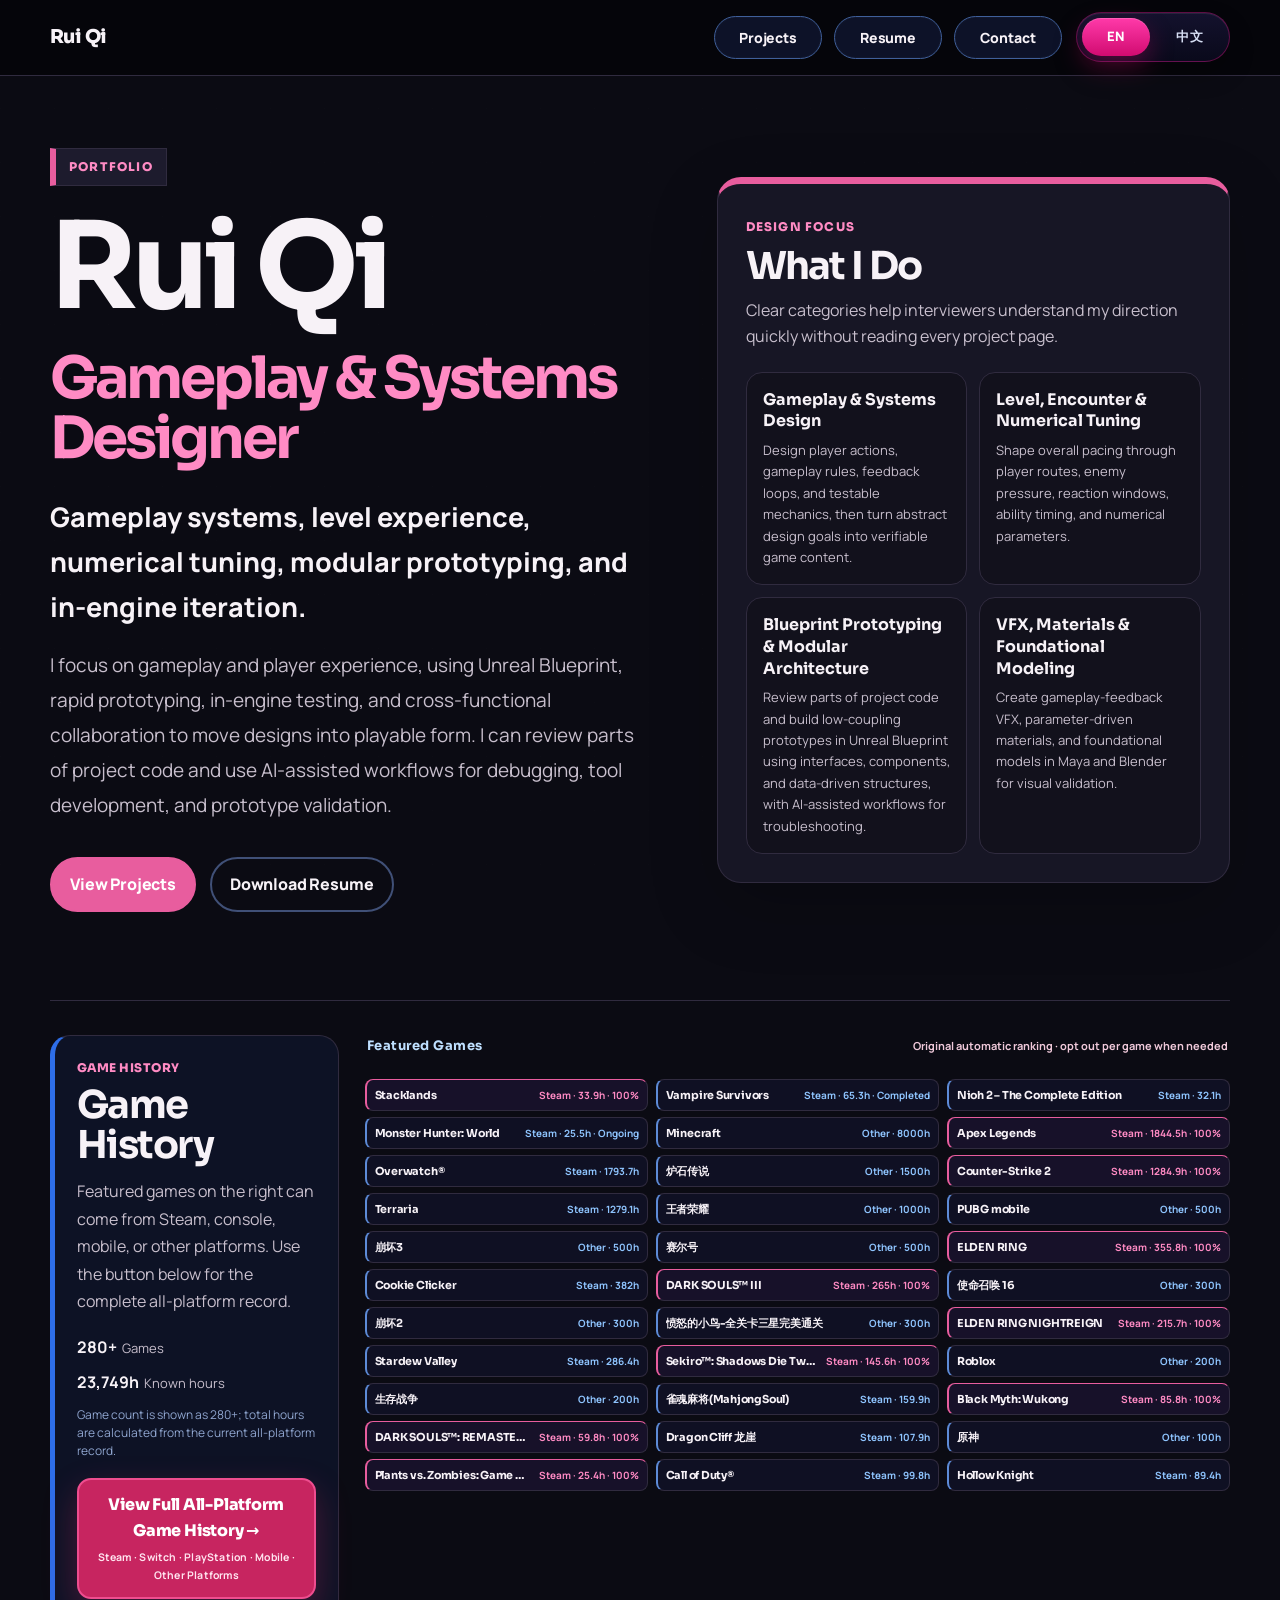
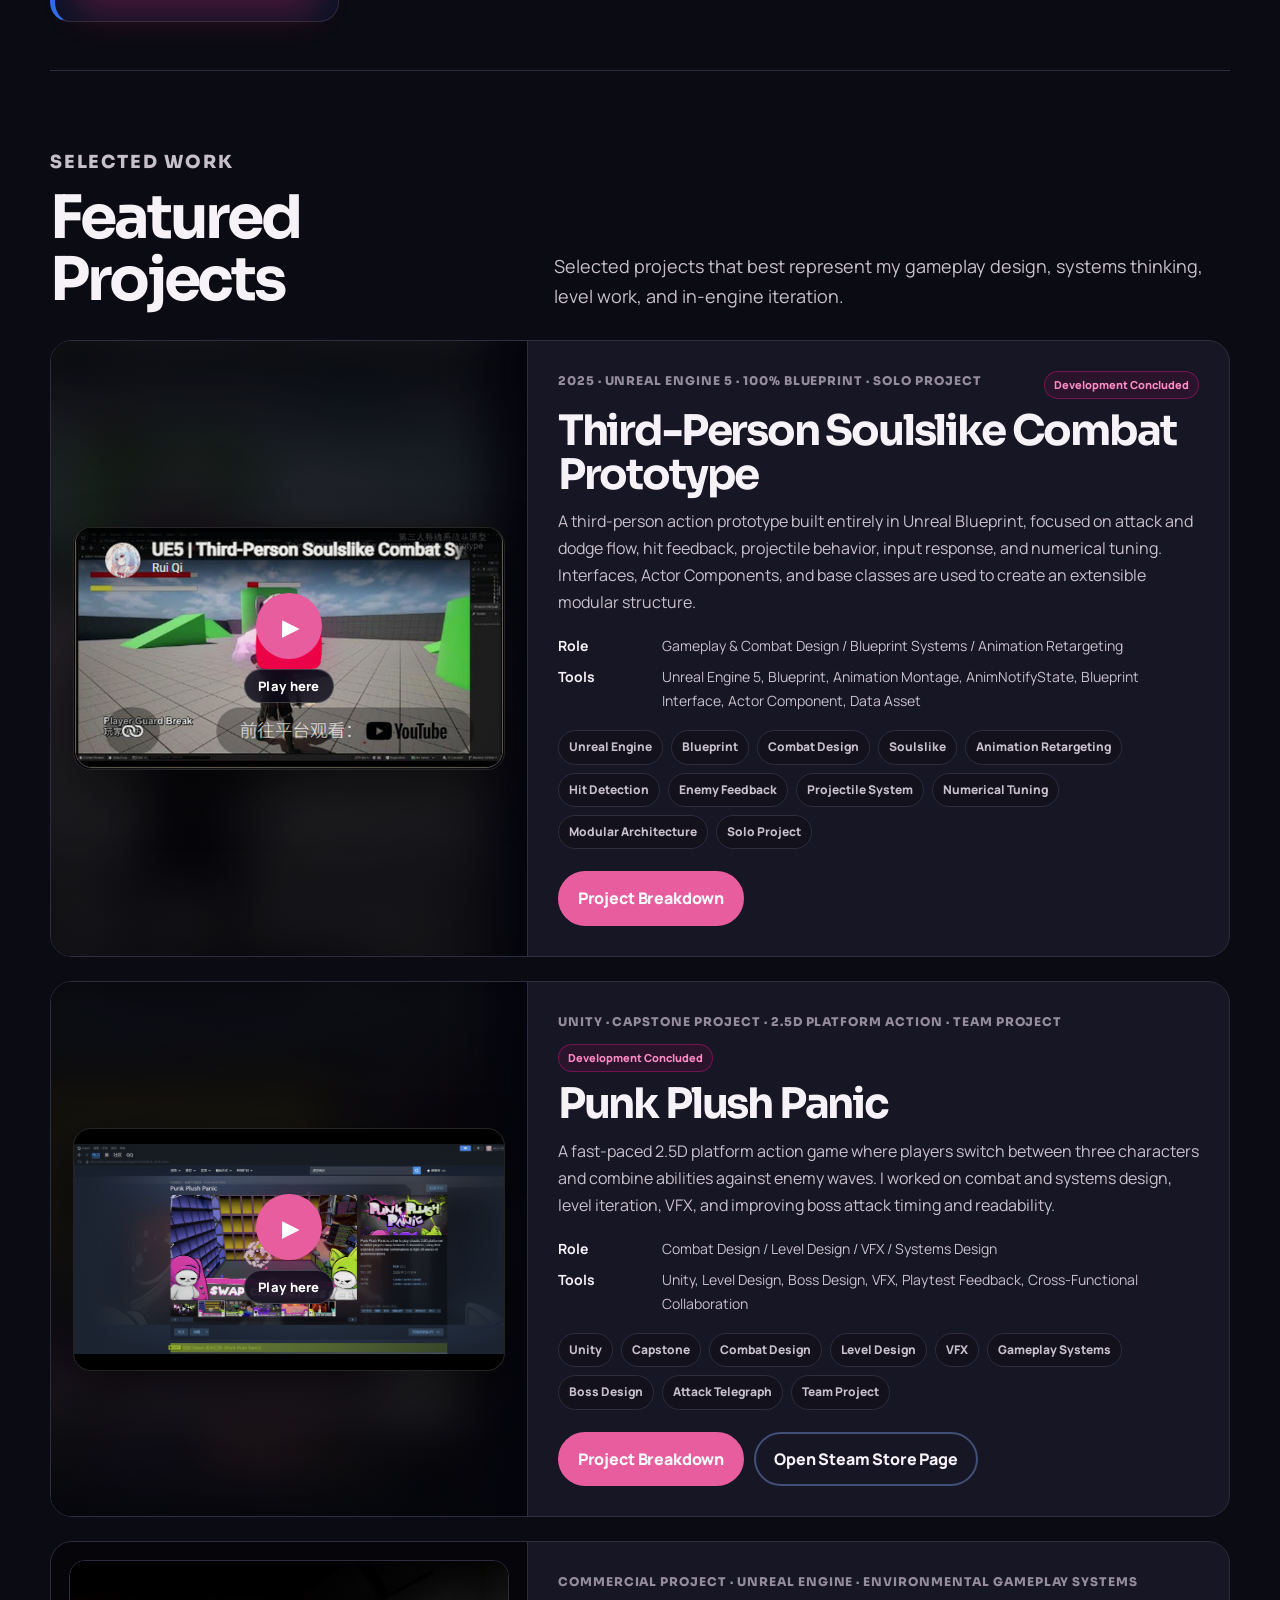
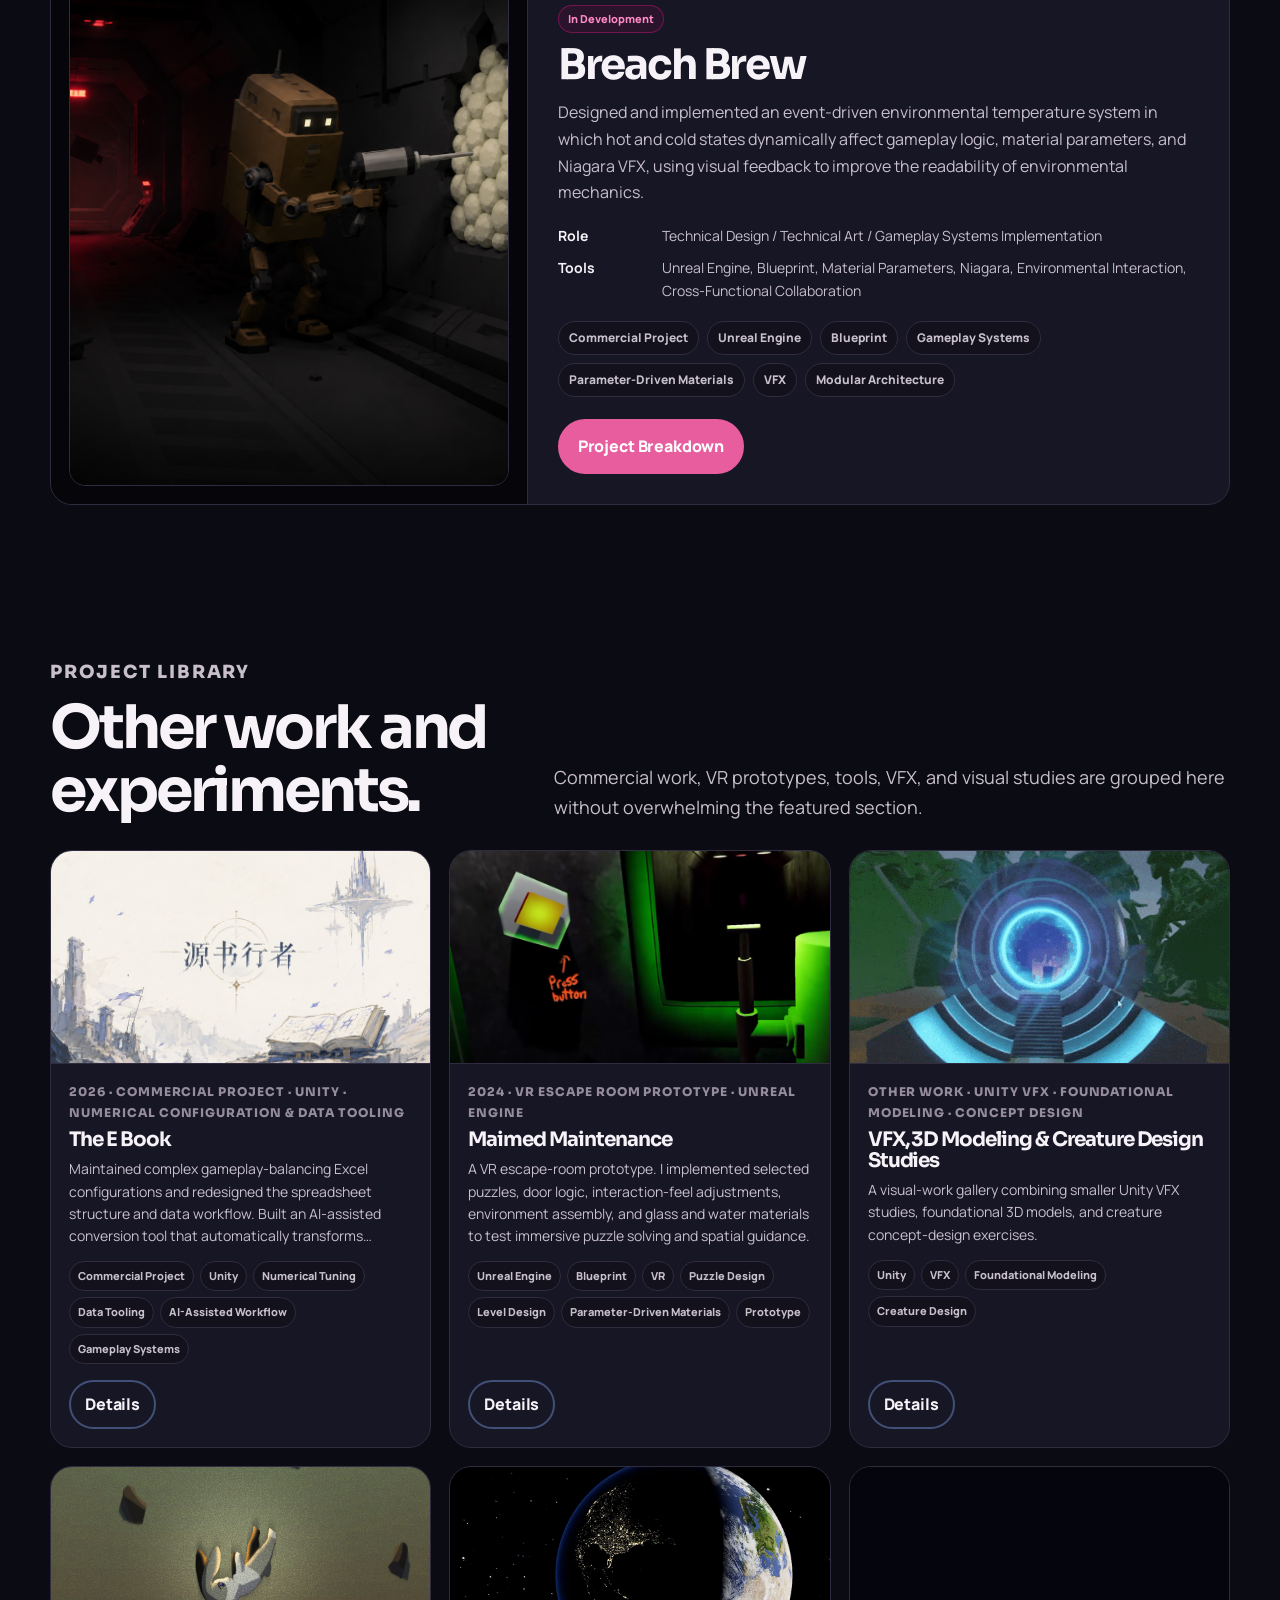
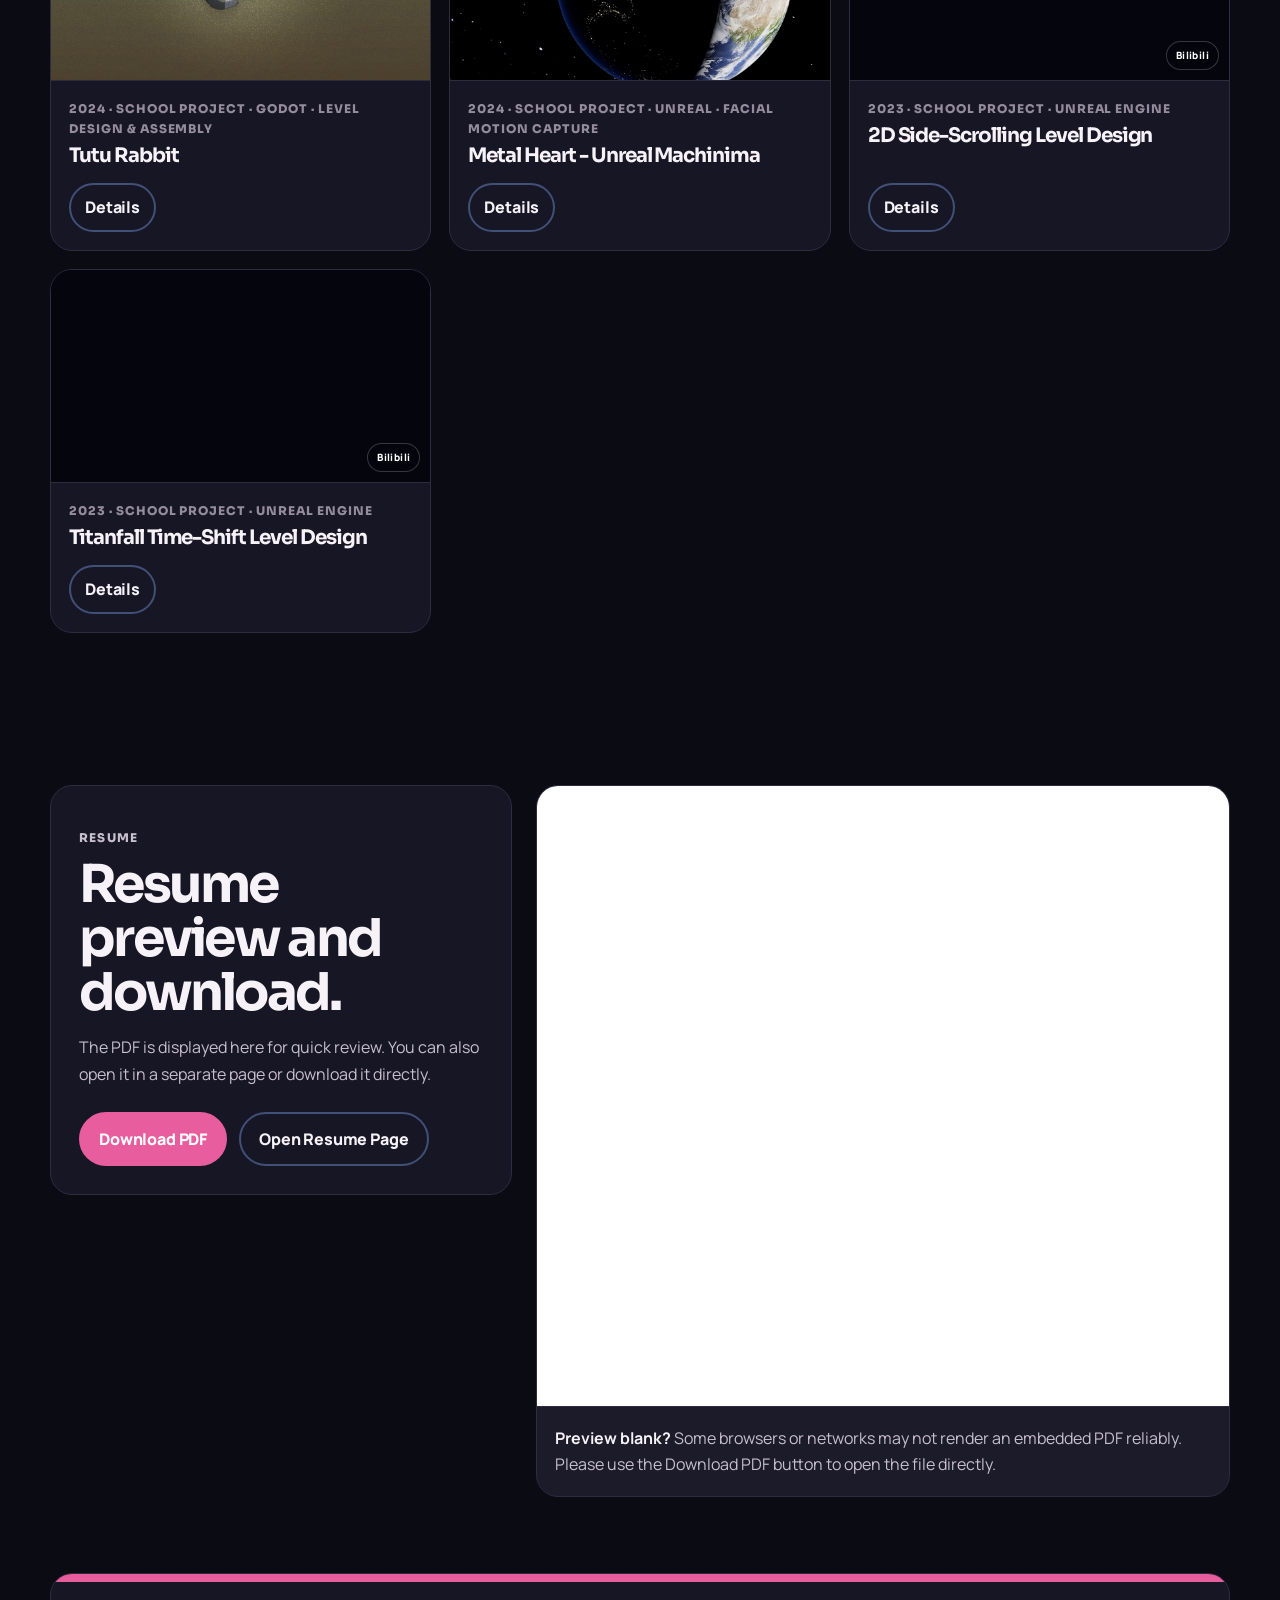
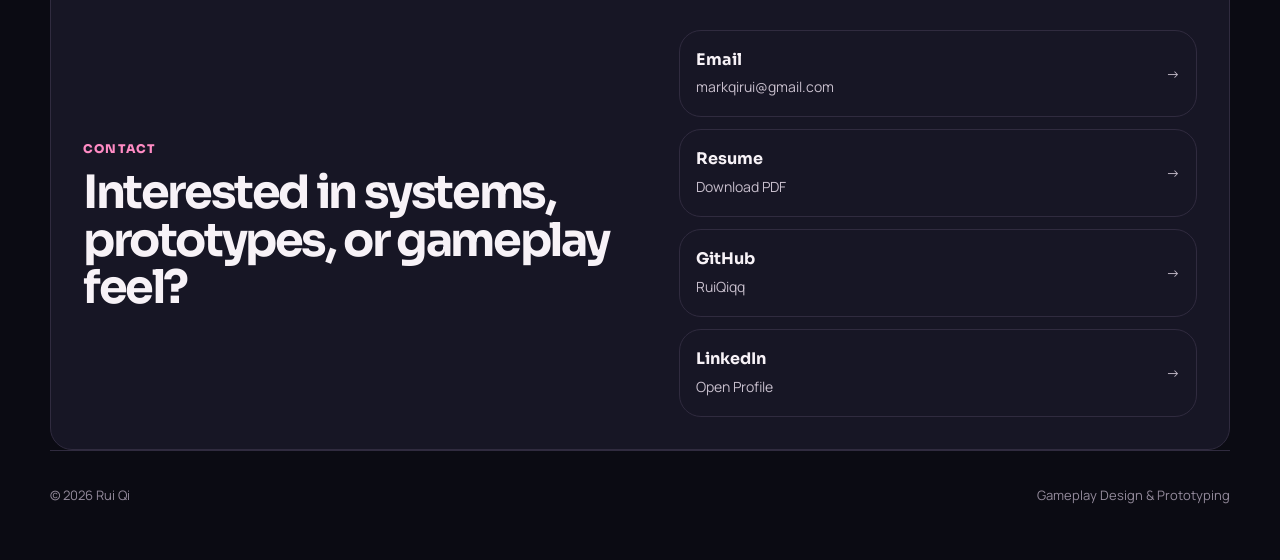
==== commit 815bdfc8: "Add files via upload" ====
--- a/index.html
+++ b/index.html
@@ -8,9 +8,9 @@
   <link rel="preconnect" href="https://fonts.googleapis.com">
   <link rel="preconnect" href="https://fonts.gstatic.com" crossorigin>
   <link href="https://fonts.googleapis.com/css2?family=Manrope:wght@400;500;600;700;800&family=Sora:wght@500;600;700;800&display=swap" rel="stylesheet">
-  <link rel="stylesheet" href="assets/css/website-look.css?v=46" />
+  <link rel="stylesheet" href="assets/css/website-look.css?v=47" />
   <script defer src="assets/js/content-loader.js?v=37"></script>
-  <script defer src="assets/js/game-history-preview.js?v=46"></script>
+  <script defer src="assets/js/game-history-preview.js?v=47"></script>
 </head>
 <body data-page="home">
   <header class="site-header">
@@ -67,9 +67,9 @@
       <div class="home-game-preview-browser">
         <div class="home-game-preview-browser-head">
           <strong id="home-game-preview-source-title">Featured Games</strong>
-          <span id="home-game-preview-source-note">Manually selected games only</span>
+          <span id="home-game-preview-source-note">Pinned first · then high playtime / completion</span>
         </div>
-        <p class="home-game-highlight-title" id="home-game-highlight-title" hidden></p>
+        <p class="home-game-experience-title" id="home-game-experience-title" hidden></p>
         <div class="home-game-preview-games" id="home-game-preview-games"></div>
       </div>
     </section>
--- a/assets/css/website-look.css
+++ b/assets/css/website-look.css
@@ -1564,7 +1564,7 @@
 
 @media (max-width: 1050px) {
   .games-hero { grid-template-columns: 1fr; align-items: start; }
-  .games-stats { grid-template-columns: repeat(4, minmax(0, 1fr)); }
+  .games-stats { grid-template-columns: repeat(2, minmax(0, 1fr)); }
   .game-stat { min-height: 110px; }
   .game-featured-grid { grid-template-columns: repeat(2, minmax(0, 1fr)); }
   .game-toolbar { grid-template-columns: repeat(2, minmax(0, 1fr)); }
@@ -2047,8 +2047,8 @@
 }
 
 
-/* v45: manual-only homepage game highlights + user-editable highlight title. */
-.home-game-highlight-title {
+/* v47: editable game-experience title shown on both homepage and full game-history page. */
+.home-game-experience-title {
   margin: -2px 2px 2px;
   padding: 8px 10px;
   border-left: 3px solid var(--pink);
@@ -2057,12 +2057,11 @@
   color: #f1dbe6;
   font-size: 12px;
   font-weight: 700;
-  line-height: 1.5;
-}
-.home-game-highlight-title[hidden] { display: none !important; }
-
-/* v46: user-editable game achievement/title line on the full game-history page. */
-.games-highlight-title {
+  line-height: 1.55;
+  white-space: pre-wrap;
+}
+.home-game-experience-title[hidden] { display: none !important; }
+.games-experience-title {
   margin-top: 18px;
   max-width: 820px;
   padding: 11px 14px;
@@ -2073,5 +2072,6 @@
   font-size: 15px;
   font-weight: 750;
   line-height: 1.65;
-}
-.games-highlight-title[hidden] { display: none !important; }
+  white-space: pre-wrap;
+}
+.games-experience-title[hidden] { display: none !important; }
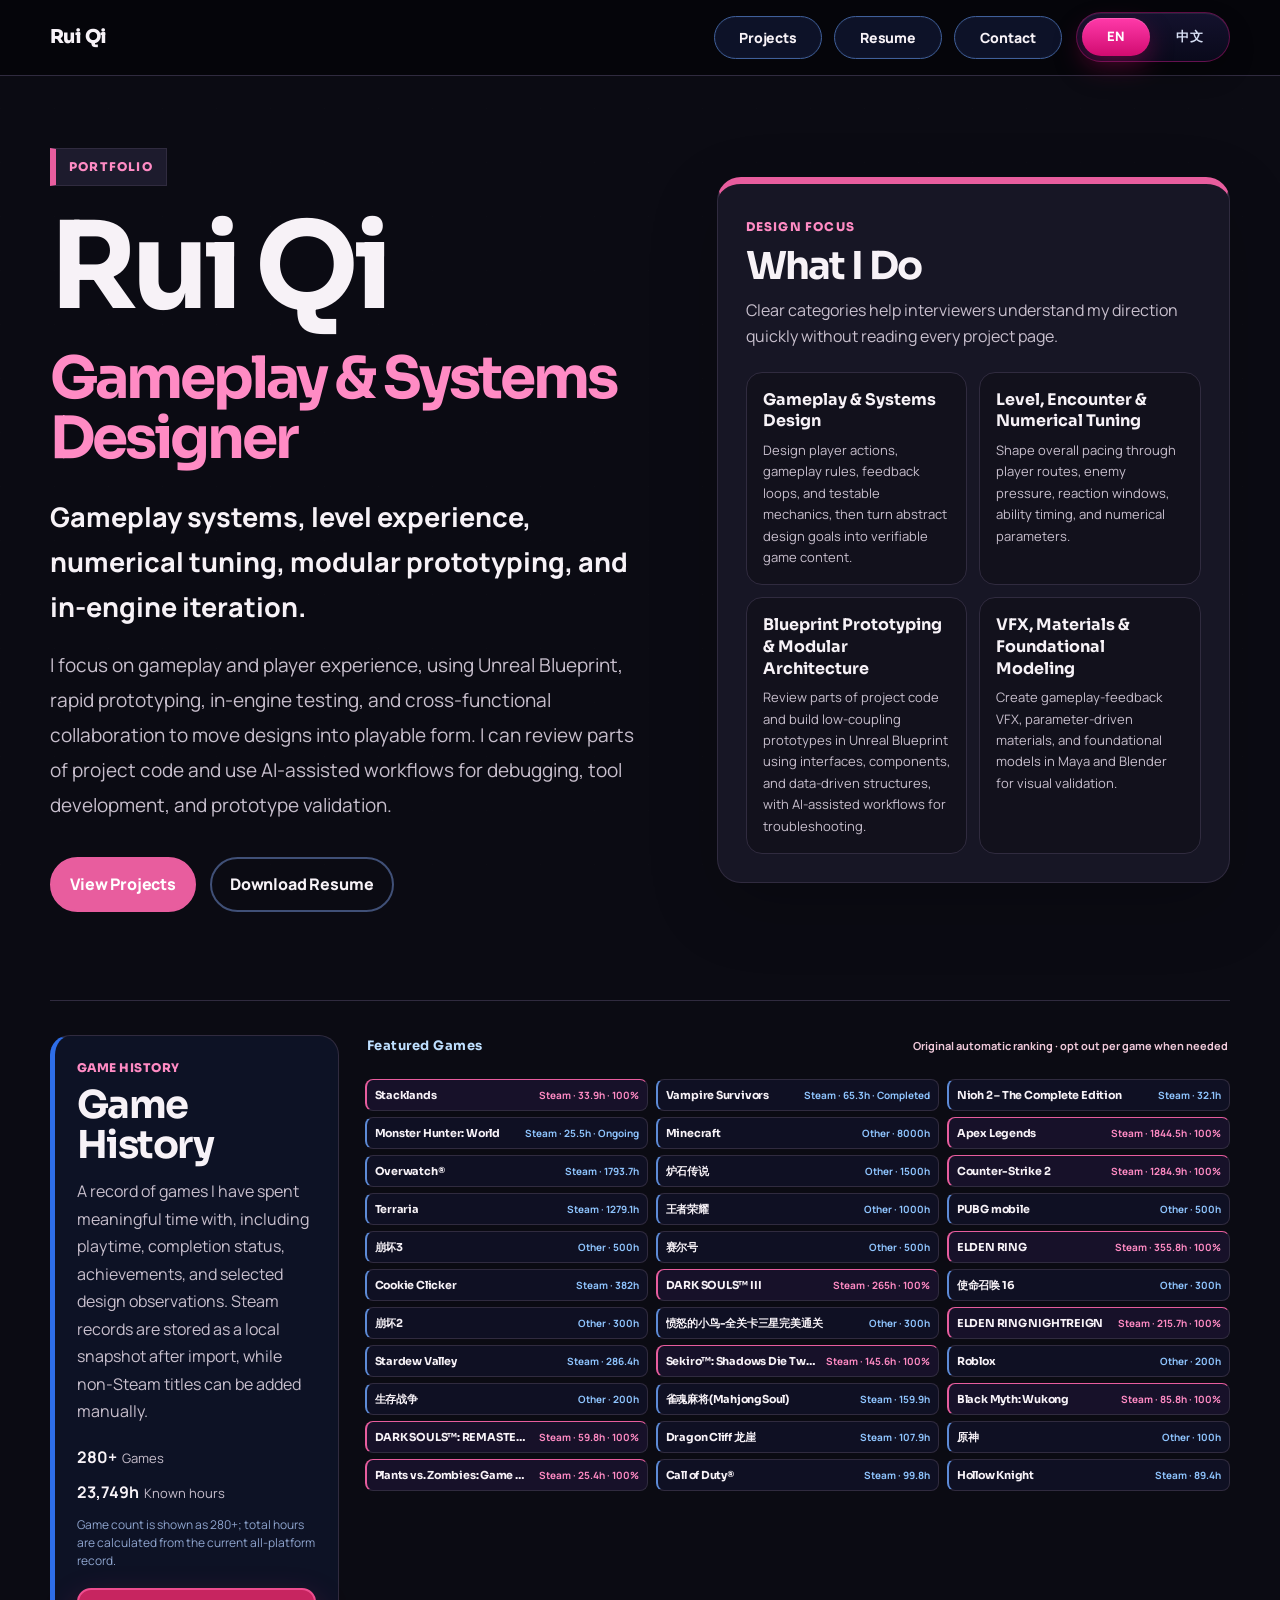
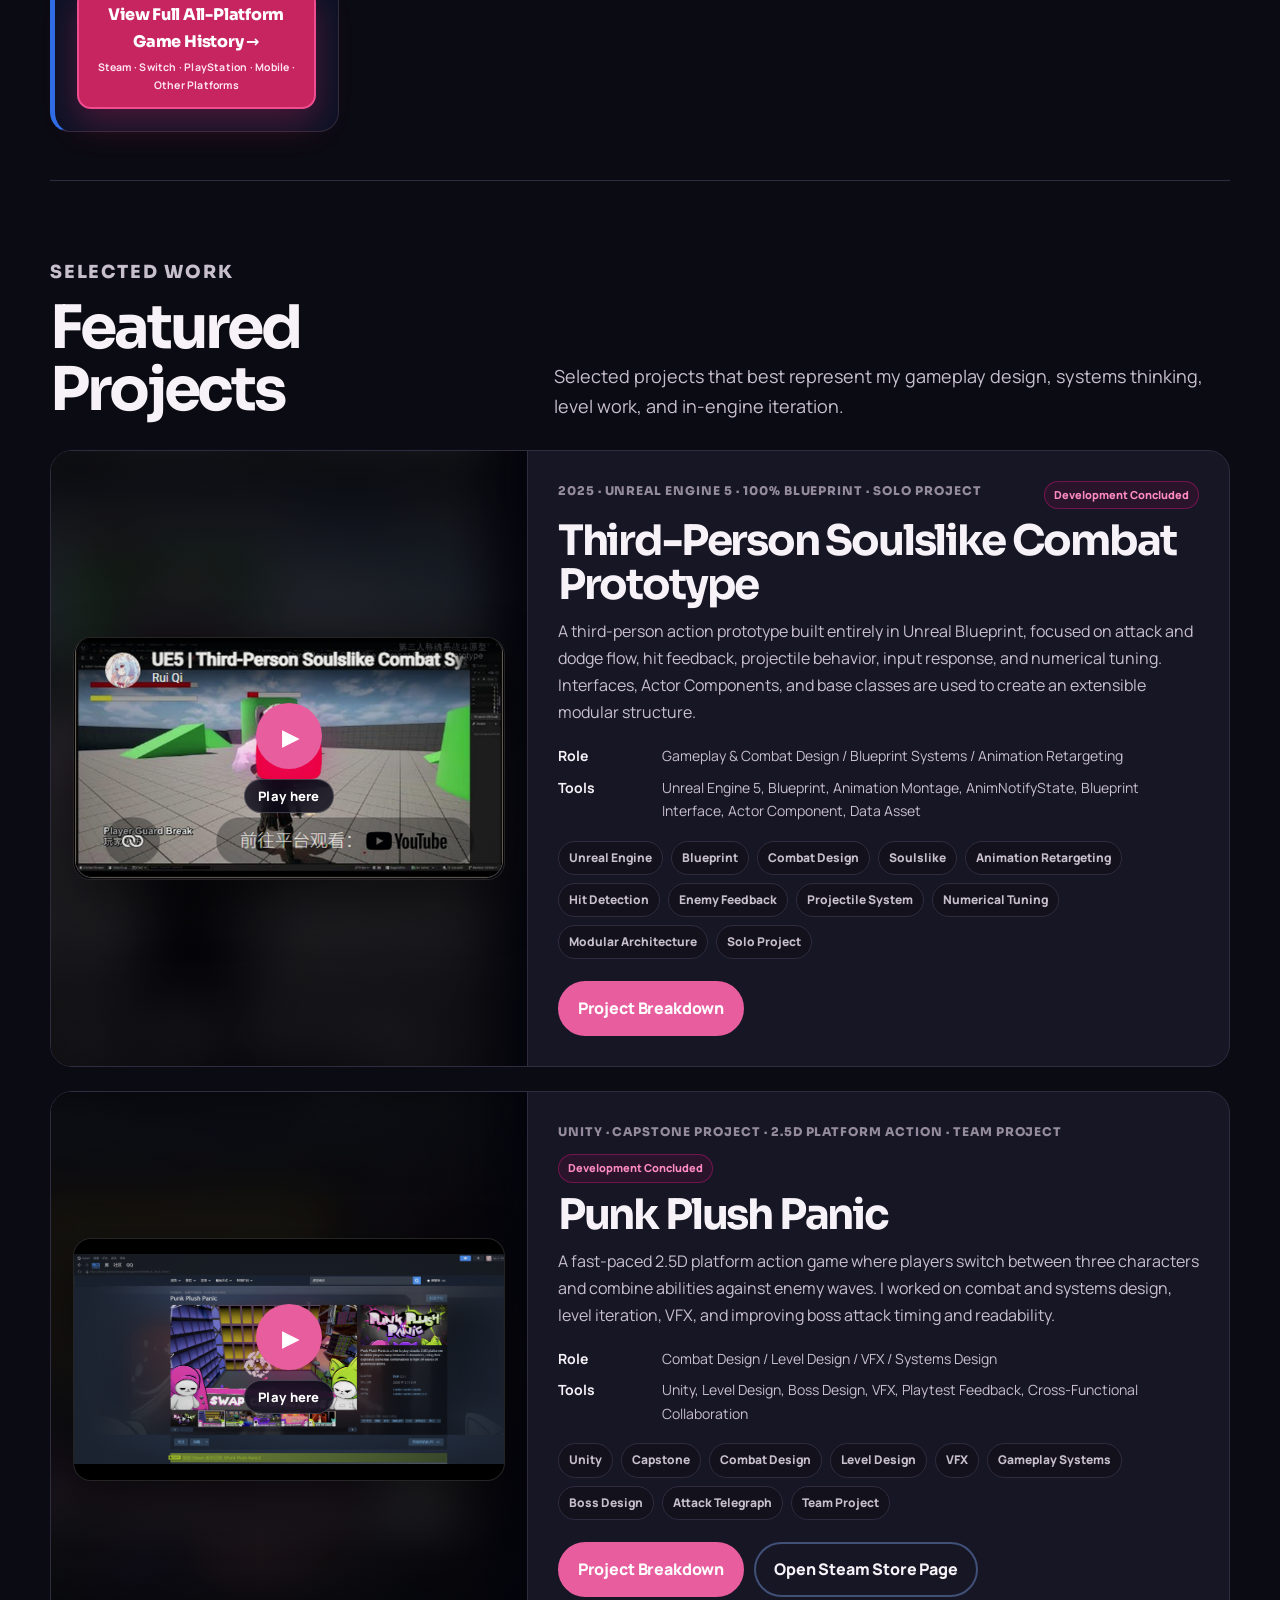
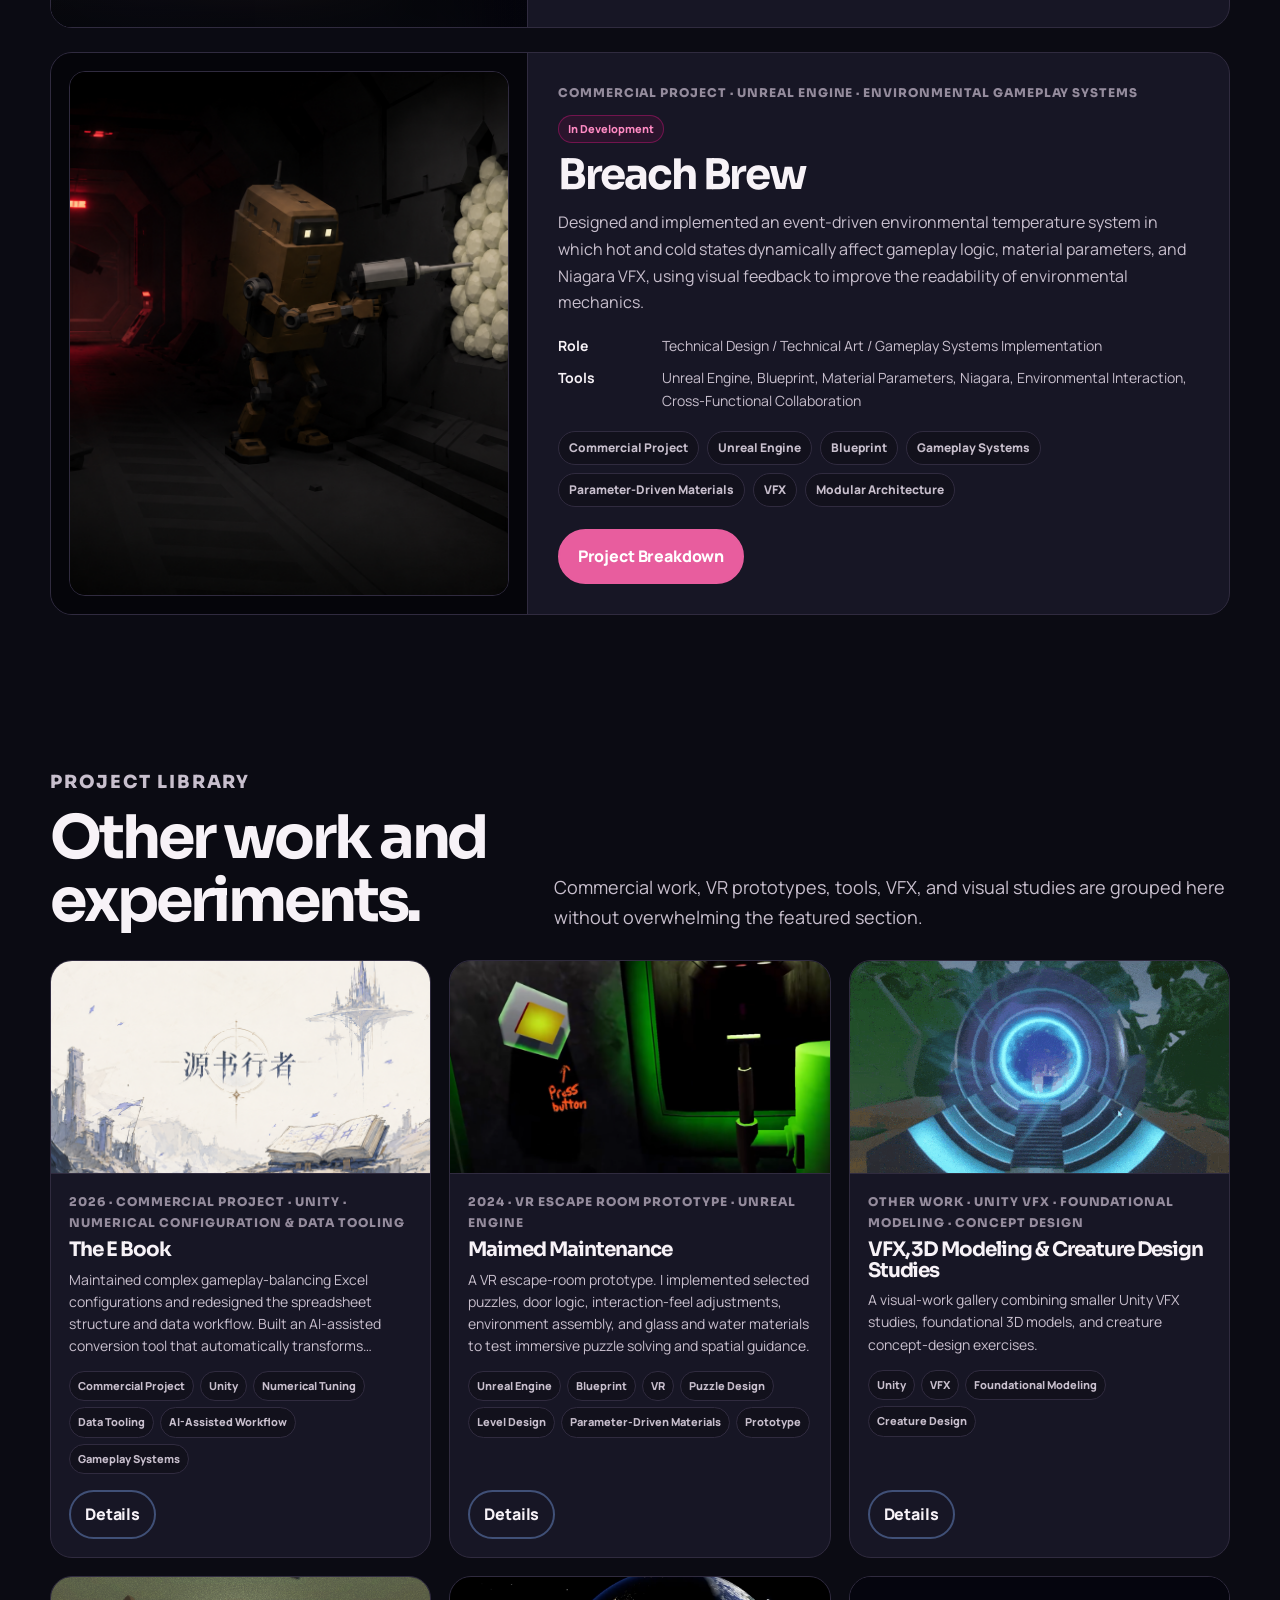
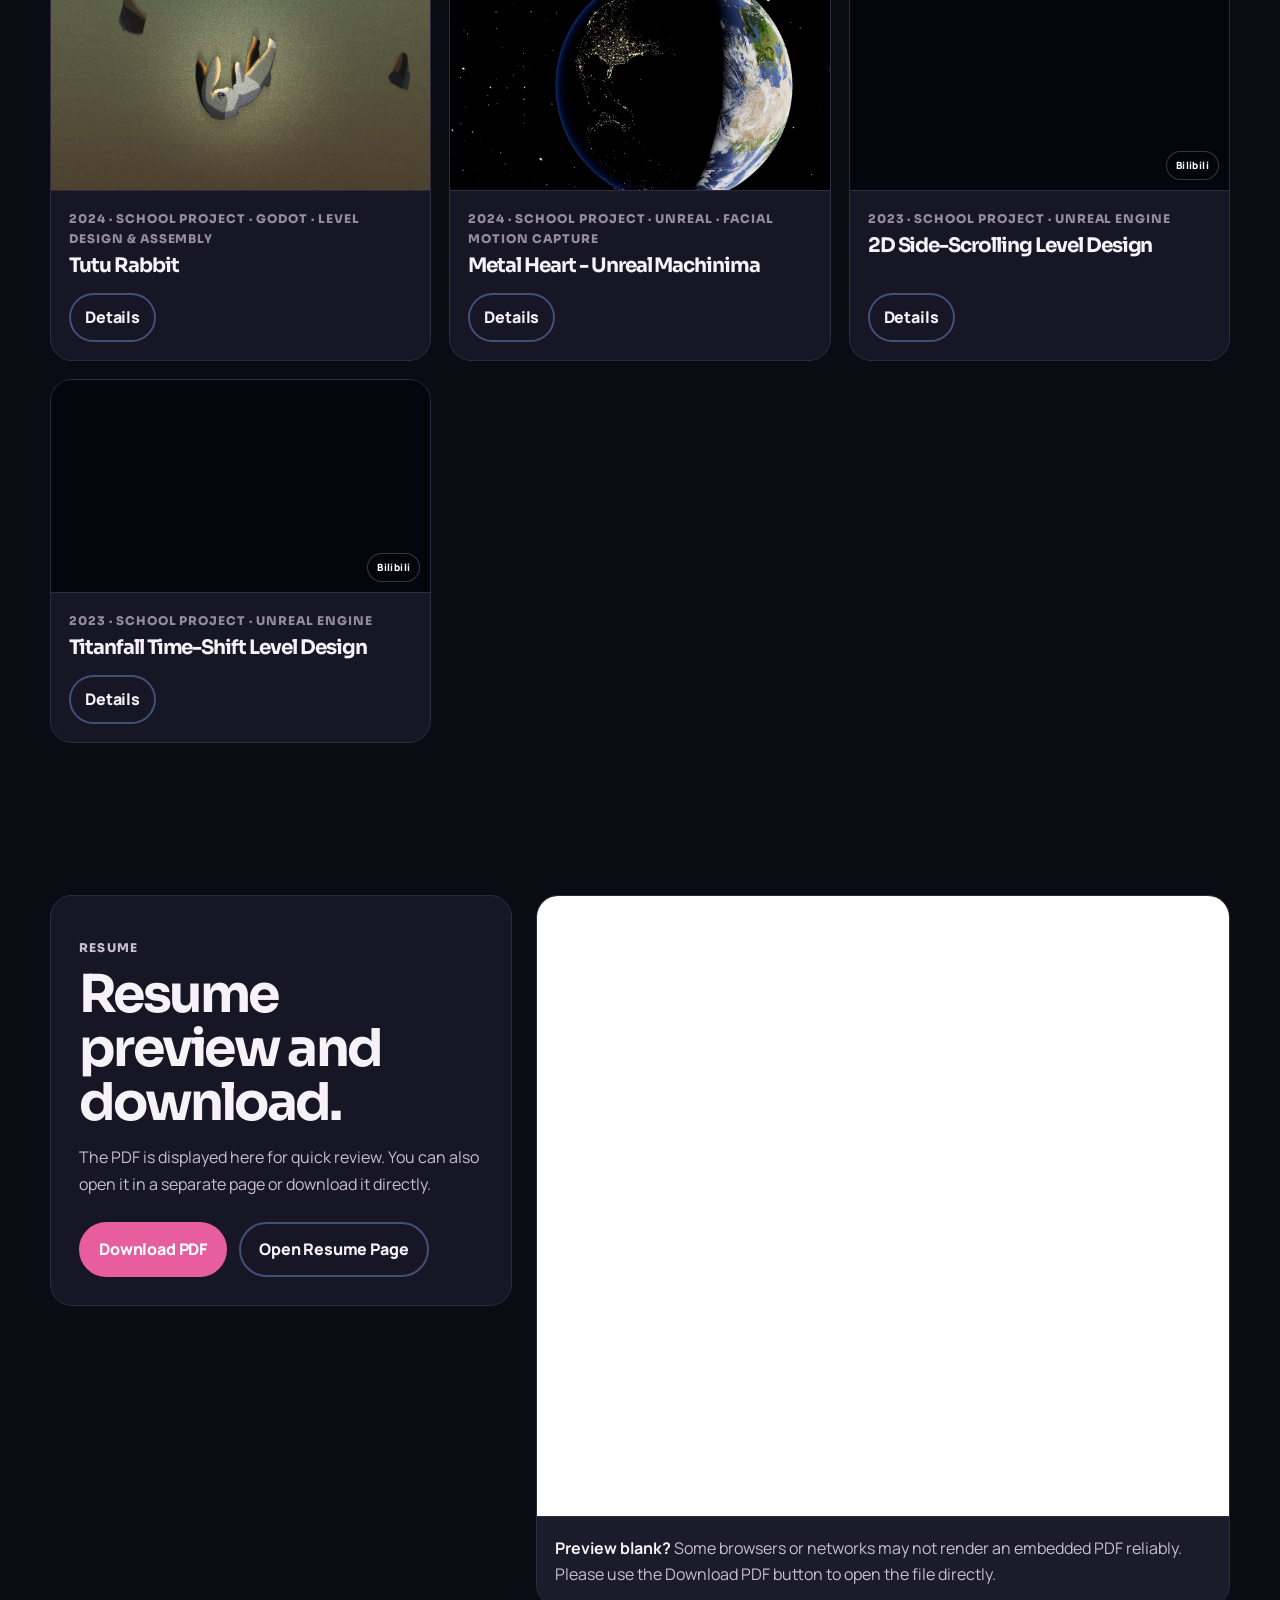
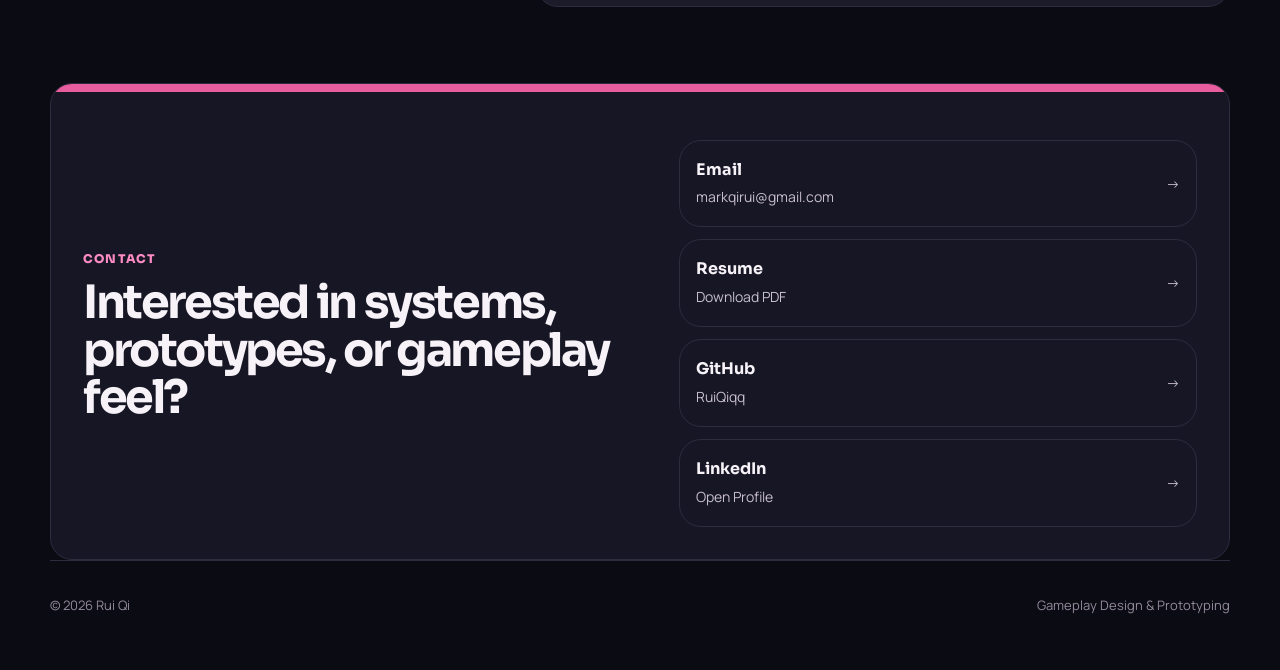
==== commit 603f1341: "Add files via upload" ====
--- a/index.html
+++ b/index.html
@@ -10,7 +10,7 @@
   <link href="https://fonts.googleapis.com/css2?family=Manrope:wght@400;500;600;700;800&family=Sora:wght@500;600;700;800&display=swap" rel="stylesheet">
   <link rel="stylesheet" href="assets/css/website-look.css?v=47" />
   <script defer src="assets/js/content-loader.js?v=37"></script>
-  <script defer src="assets/js/game-history-preview.js?v=47"></script>
+  <script defer src="assets/js/game-history-preview.js?v=48"></script>
 </head>
 <body data-page="home">
   <header class="site-header">
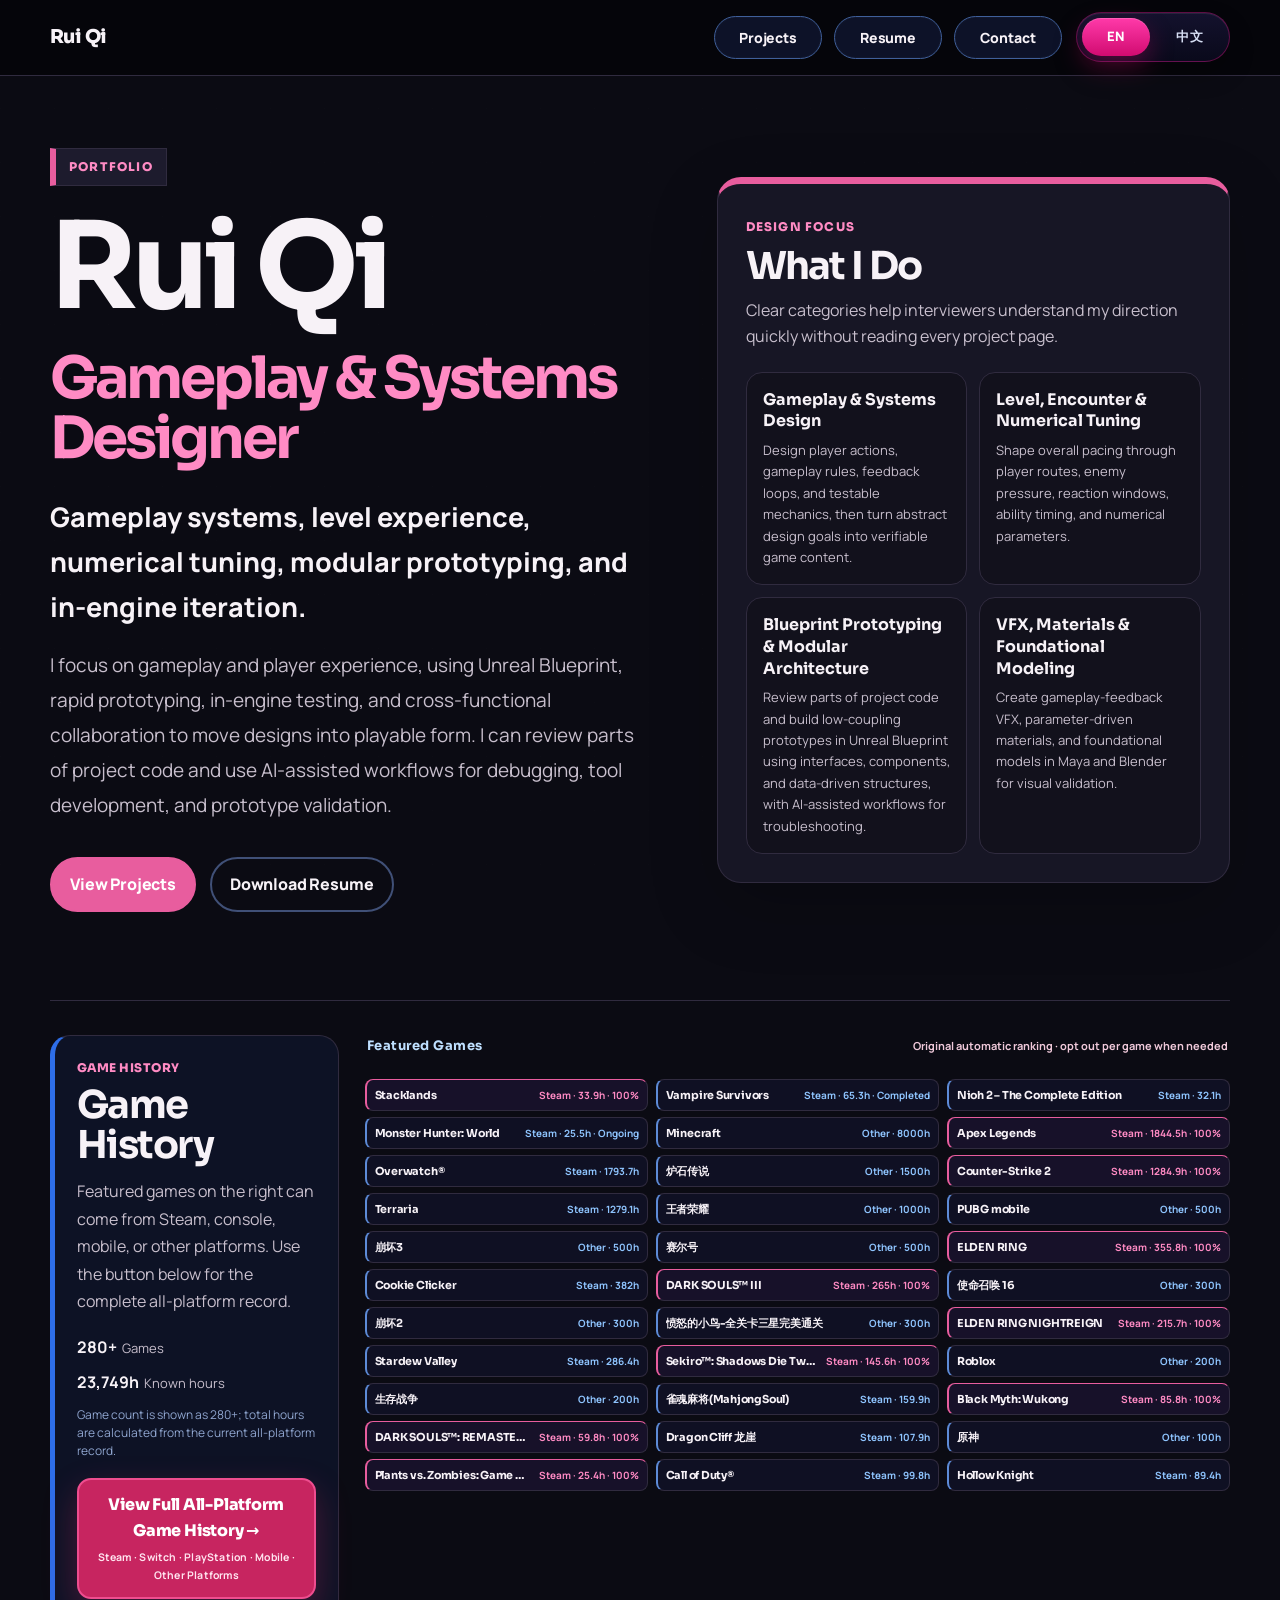
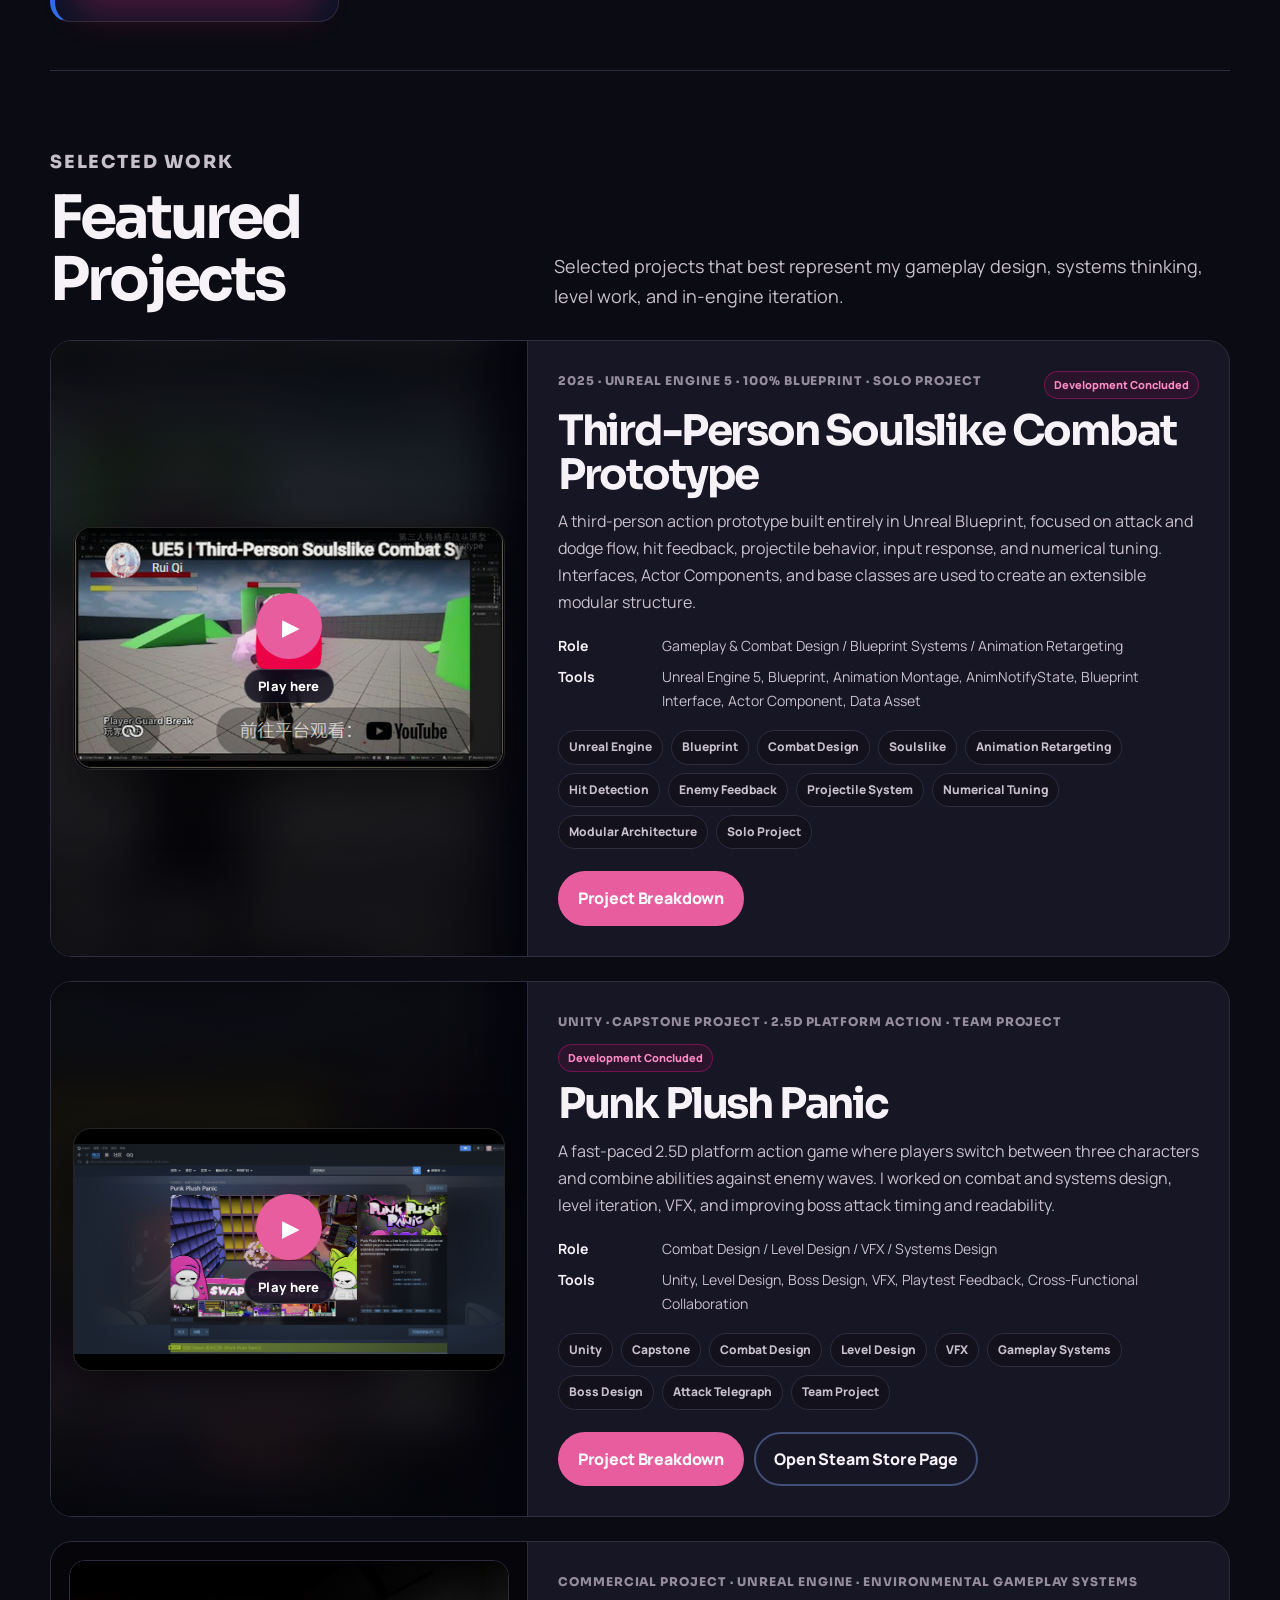
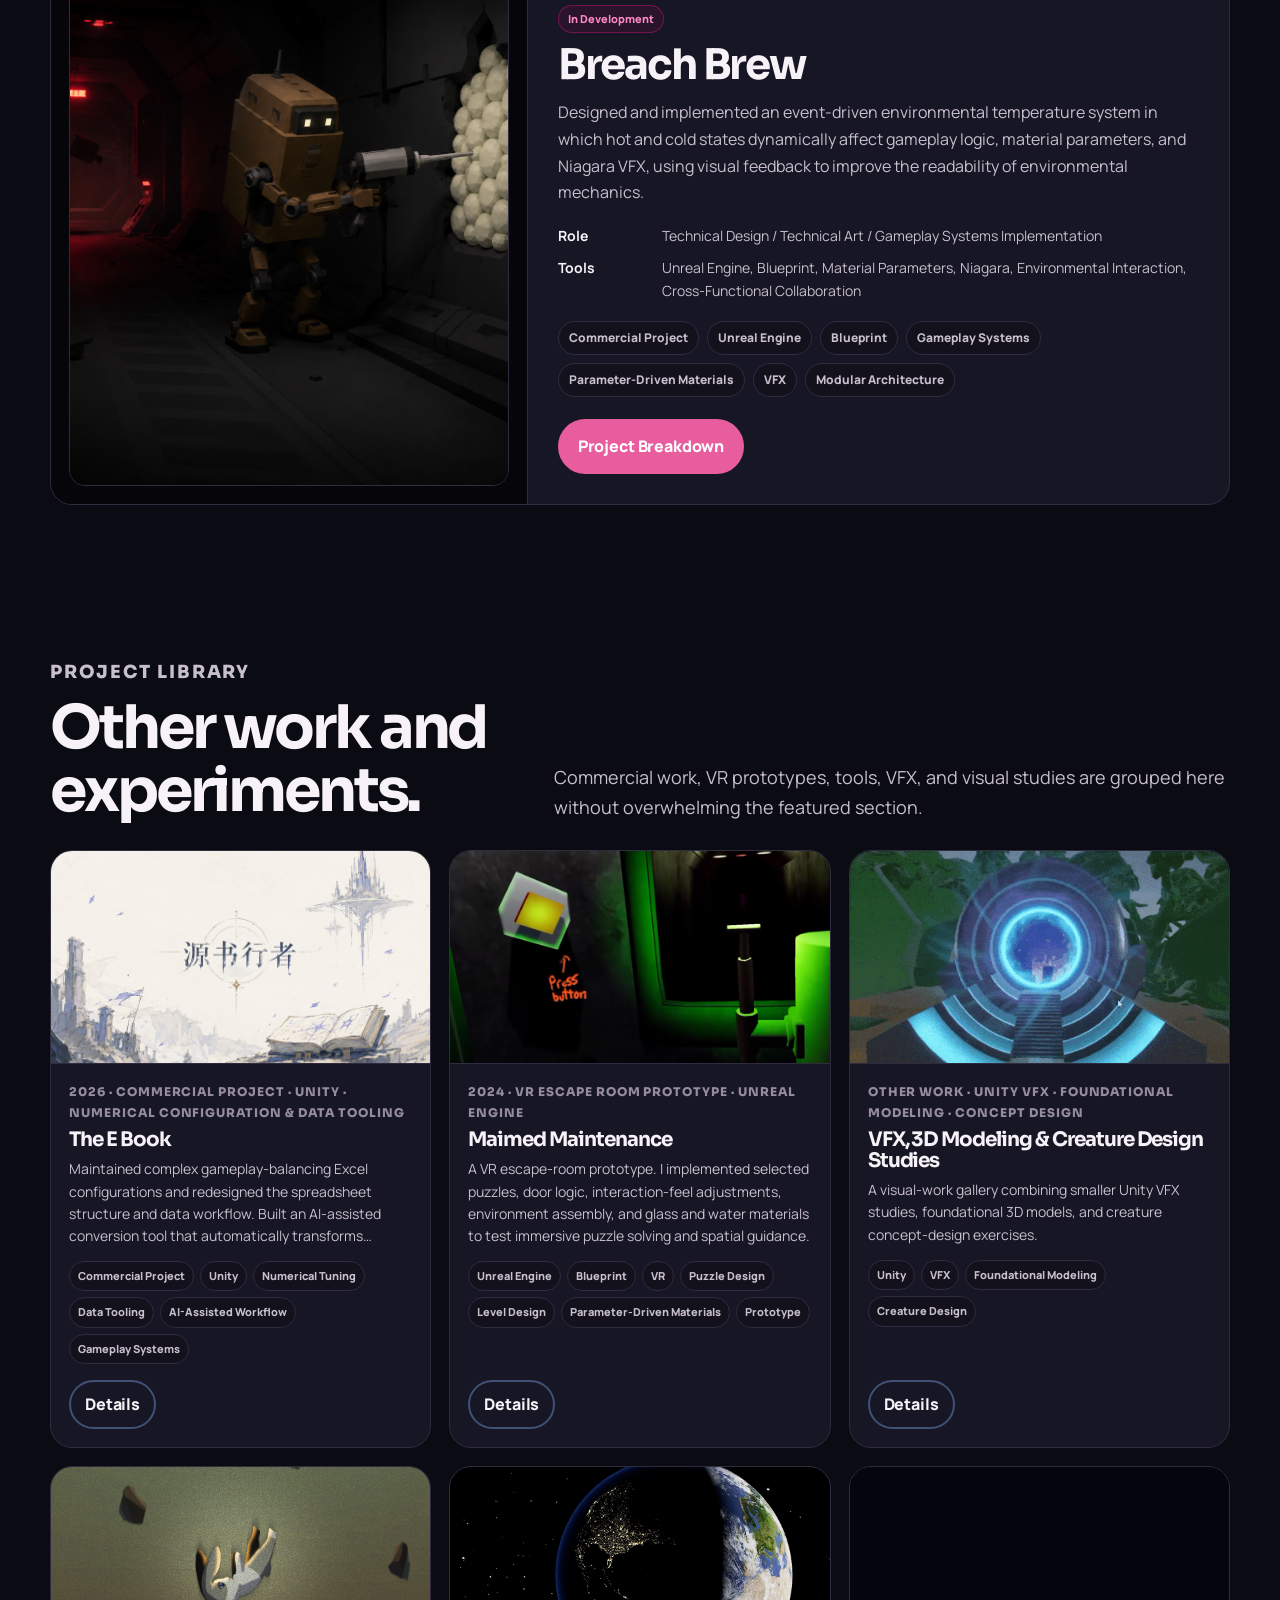
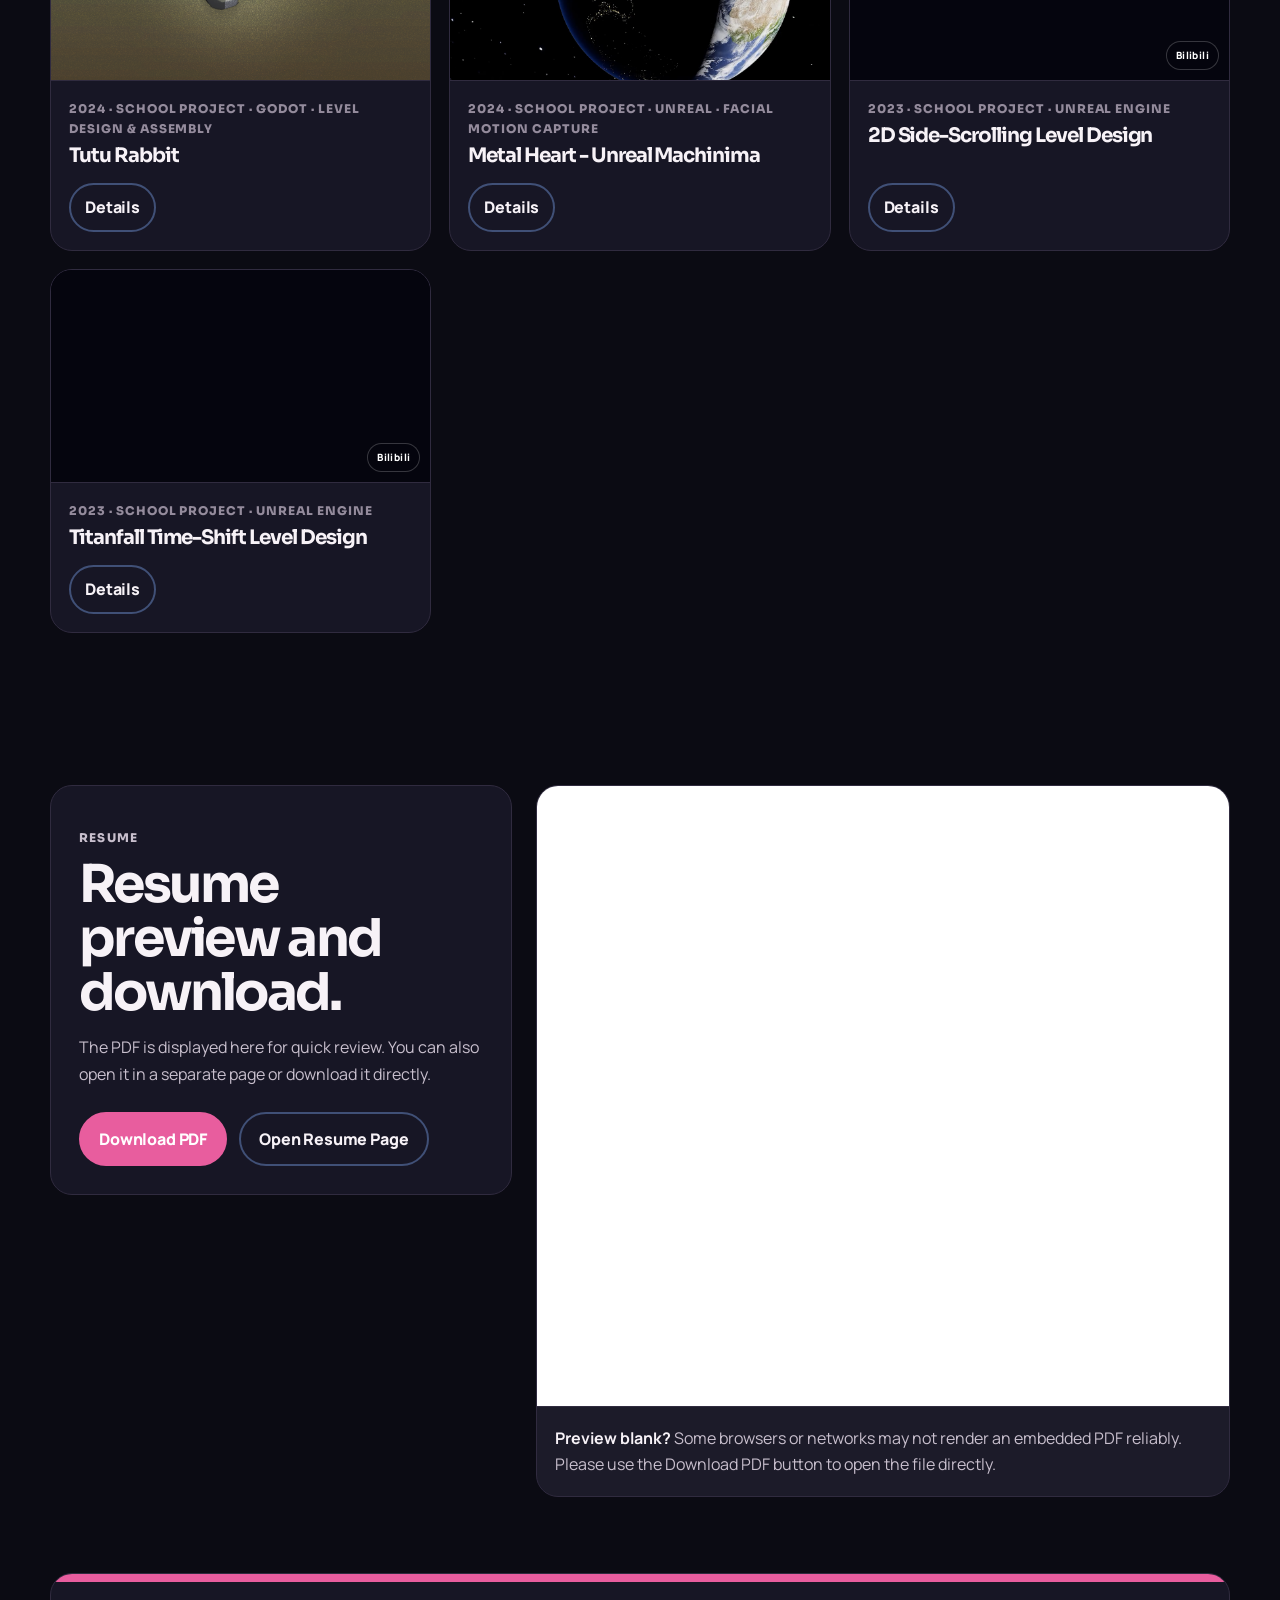
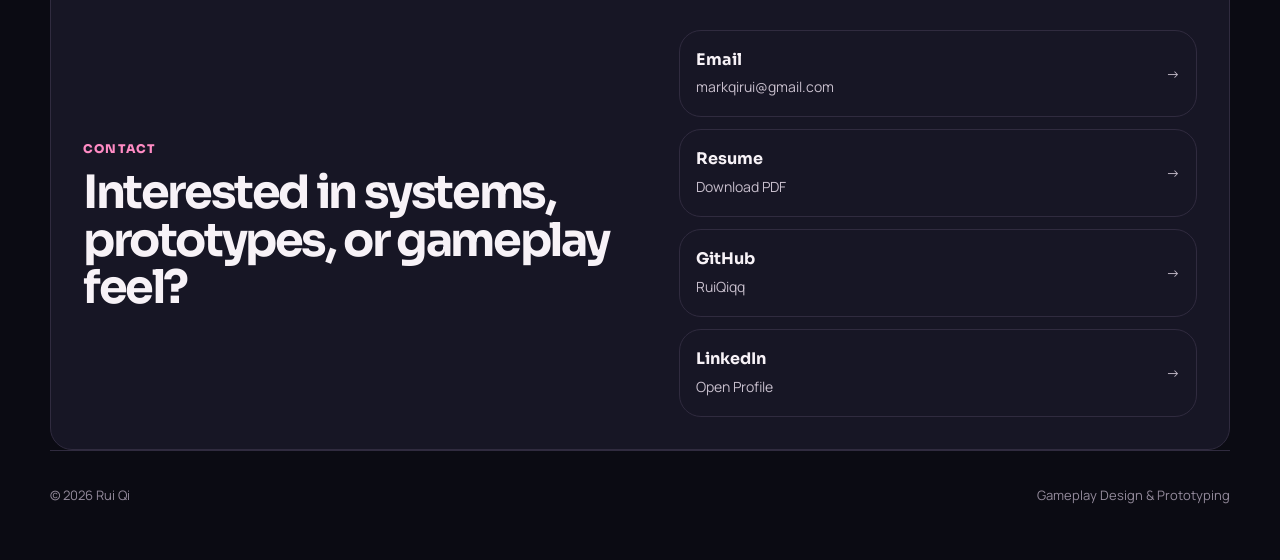
==== commit 194254f5: "Add files via upload" ====
--- a/index.html
+++ b/index.html
@@ -10,7 +10,7 @@
   <link href="https://fonts.googleapis.com/css2?family=Manrope:wght@400;500;600;700;800&family=Sora:wght@500;600;700;800&display=swap" rel="stylesheet">
   <link rel="stylesheet" href="assets/css/website-look.css?v=47" />
   <script defer src="assets/js/content-loader.js?v=37"></script>
-  <script defer src="assets/js/game-history-preview.js?v=48"></script>
+  <script defer src="assets/js/game-history-preview.js?v=49"></script>
 </head>
 <body data-page="home">
   <header class="site-header">
@@ -69,7 +69,6 @@
           <strong id="home-game-preview-source-title">Featured Games</strong>
           <span id="home-game-preview-source-note">Pinned first · then high playtime / completion</span>
         </div>
-        <p class="home-game-experience-title" id="home-game-experience-title" hidden></p>
         <div class="home-game-preview-games" id="home-game-preview-games"></div>
       </div>
     </section>
--- a/assets/css/website-look.css
+++ b/assets/css/website-look.css
@@ -2045,33 +2045,3 @@
   .home-game-preview { grid-template-columns: 1fr; }
   .home-game-preview-link { min-height: 66px; }
 }
-
-
-/* v47: editable game-experience title shown on both homepage and full game-history page. */
-.home-game-experience-title {
-  margin: -2px 2px 2px;
-  padding: 8px 10px;
-  border-left: 3px solid var(--pink);
-  border-radius: 7px;
-  background: rgba(199, 37, 96, .08);
-  color: #f1dbe6;
-  font-size: 12px;
-  font-weight: 700;
-  line-height: 1.55;
-  white-space: pre-wrap;
-}
-.home-game-experience-title[hidden] { display: none !important; }
-.games-experience-title {
-  margin-top: 18px;
-  max-width: 820px;
-  padding: 11px 14px;
-  border-left: 3px solid var(--pink);
-  border-radius: 9px;
-  background: rgba(199, 37, 96, .08);
-  color: #f1dbe6;
-  font-size: 15px;
-  font-weight: 750;
-  line-height: 1.65;
-  white-space: pre-wrap;
-}
-.games-experience-title[hidden] { display: none !important; }
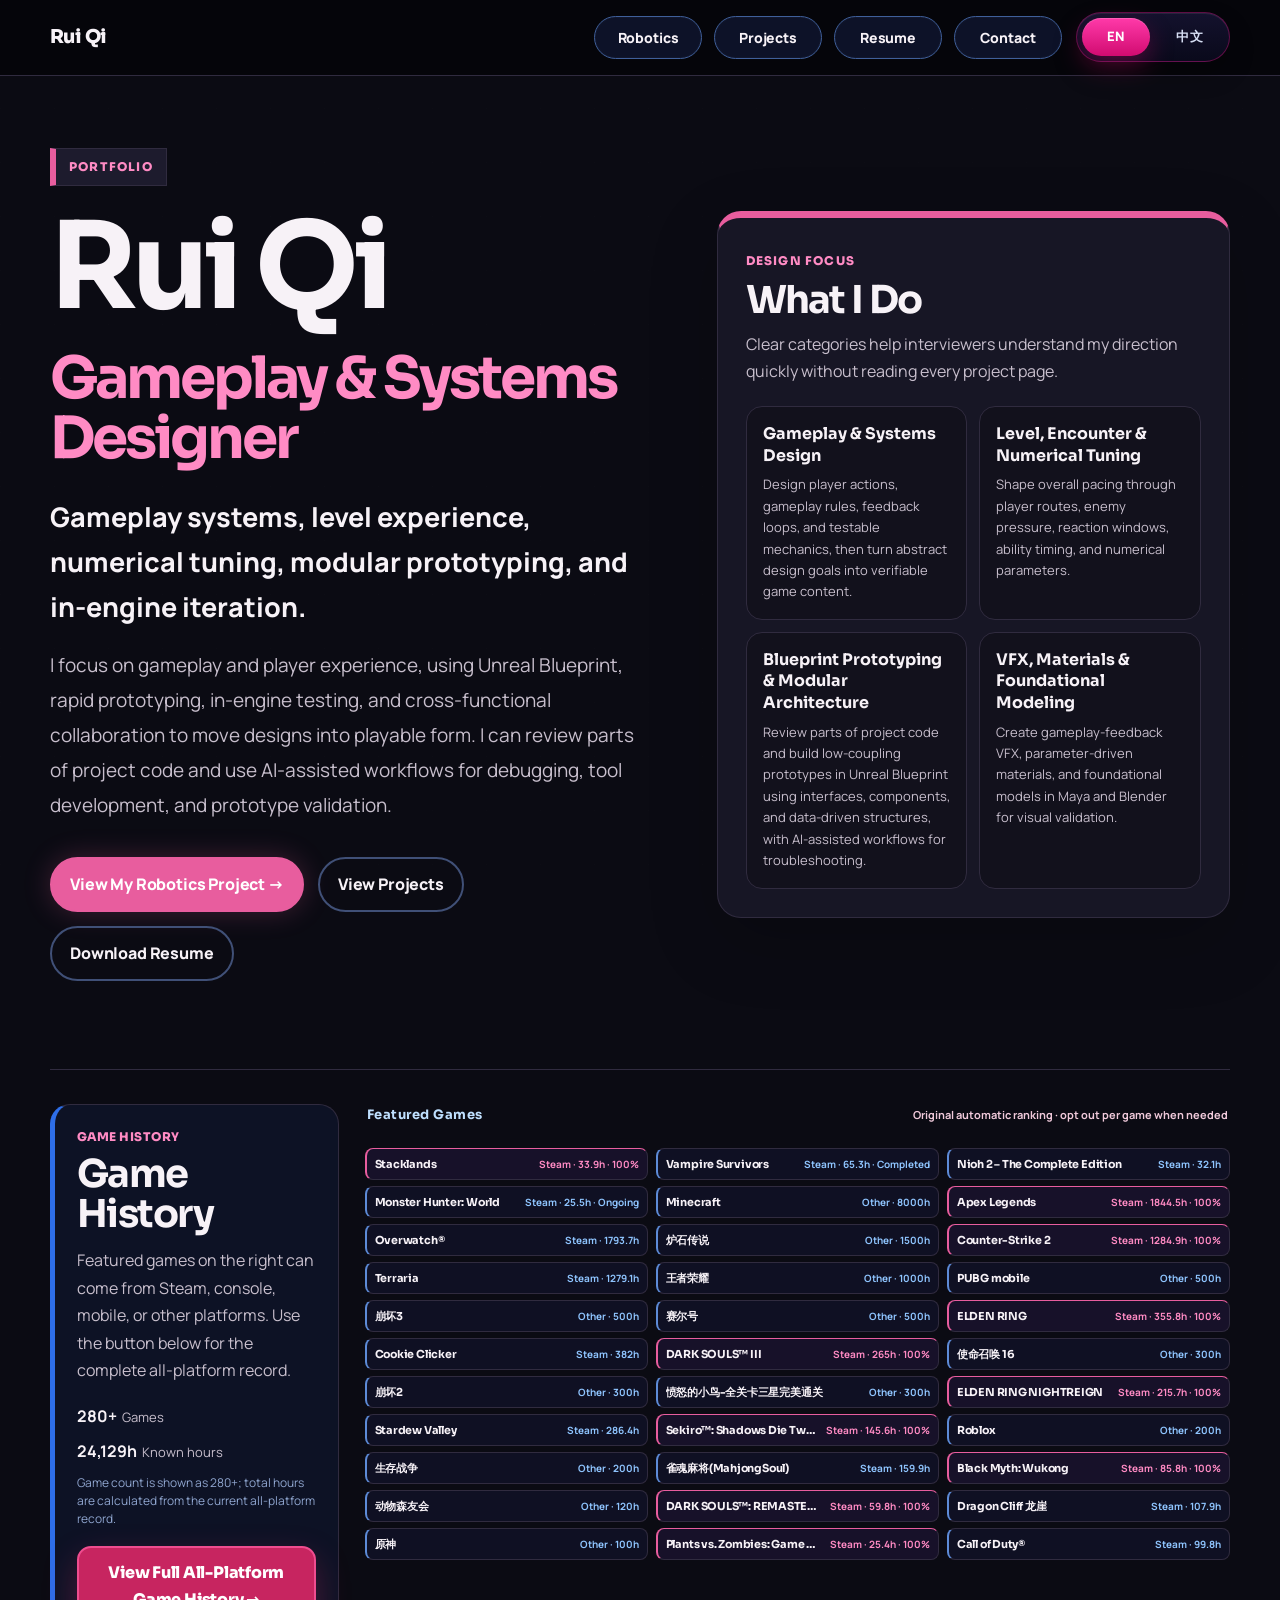
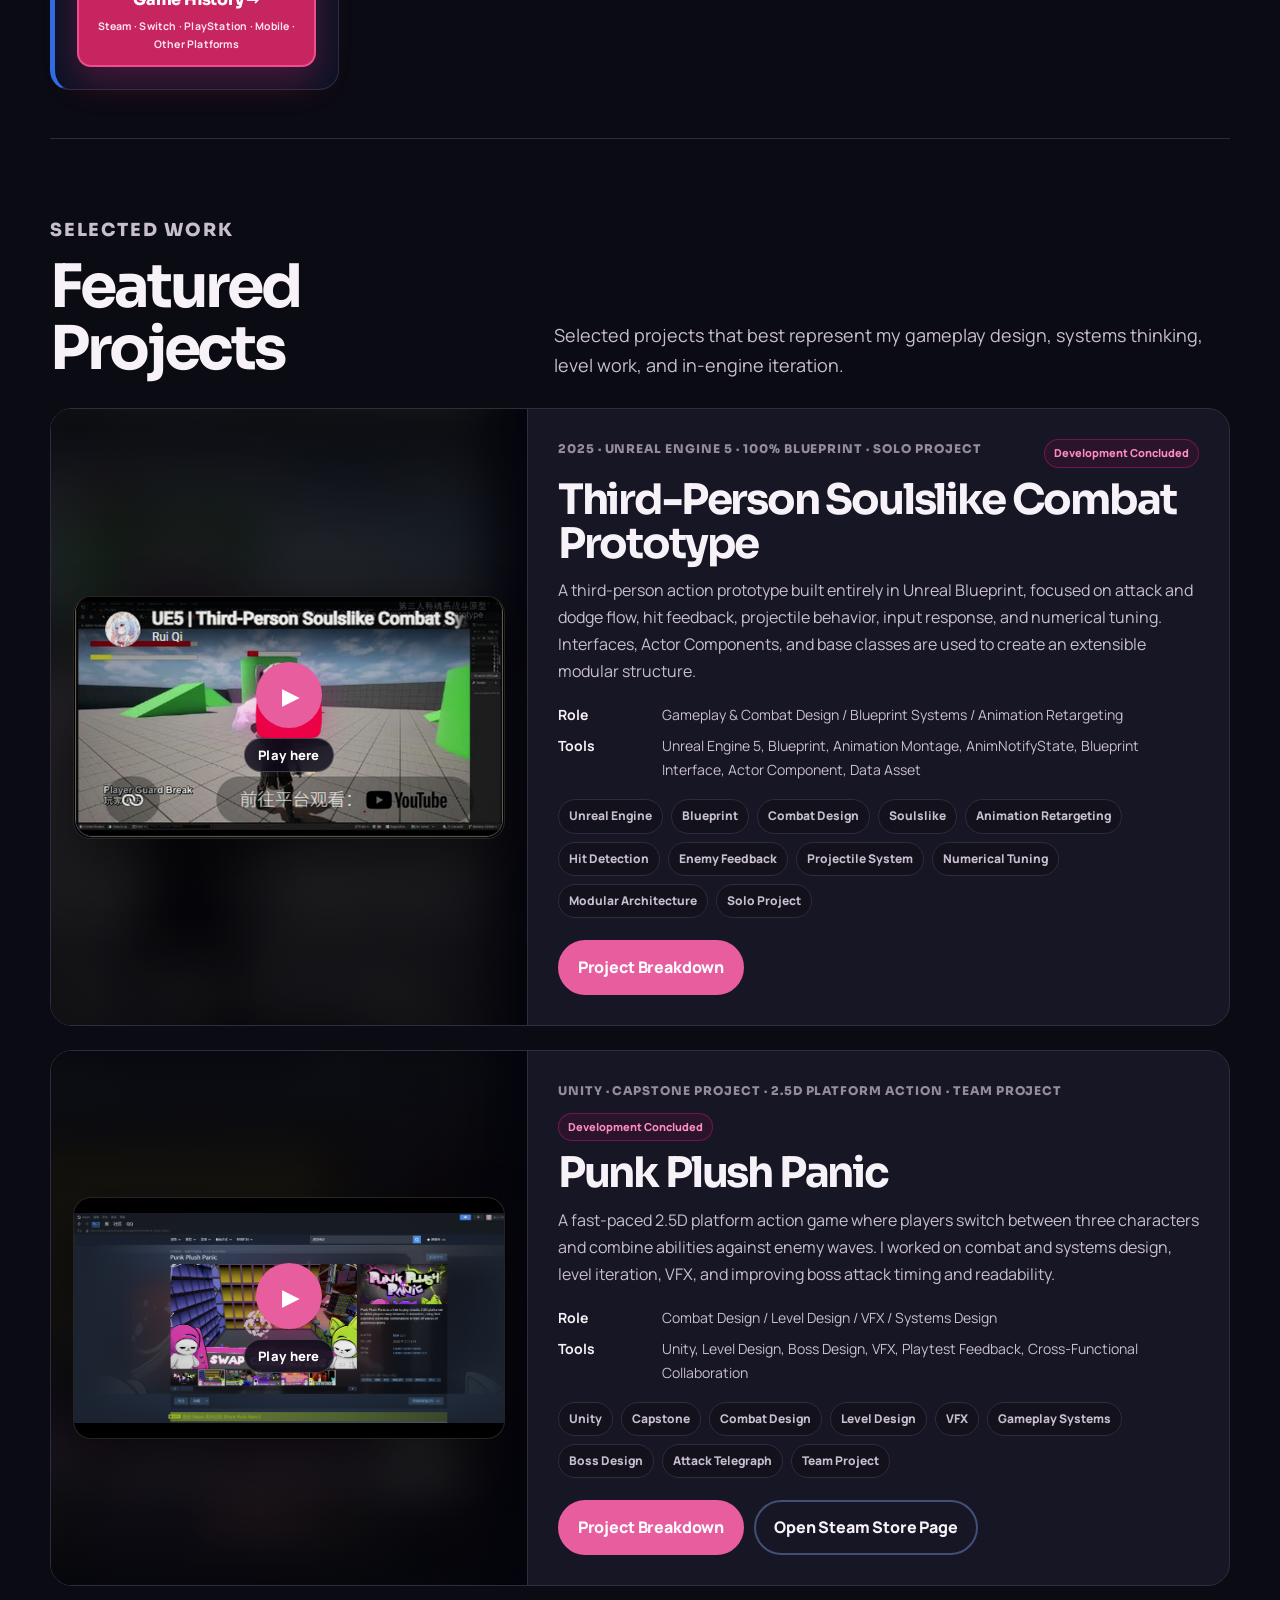
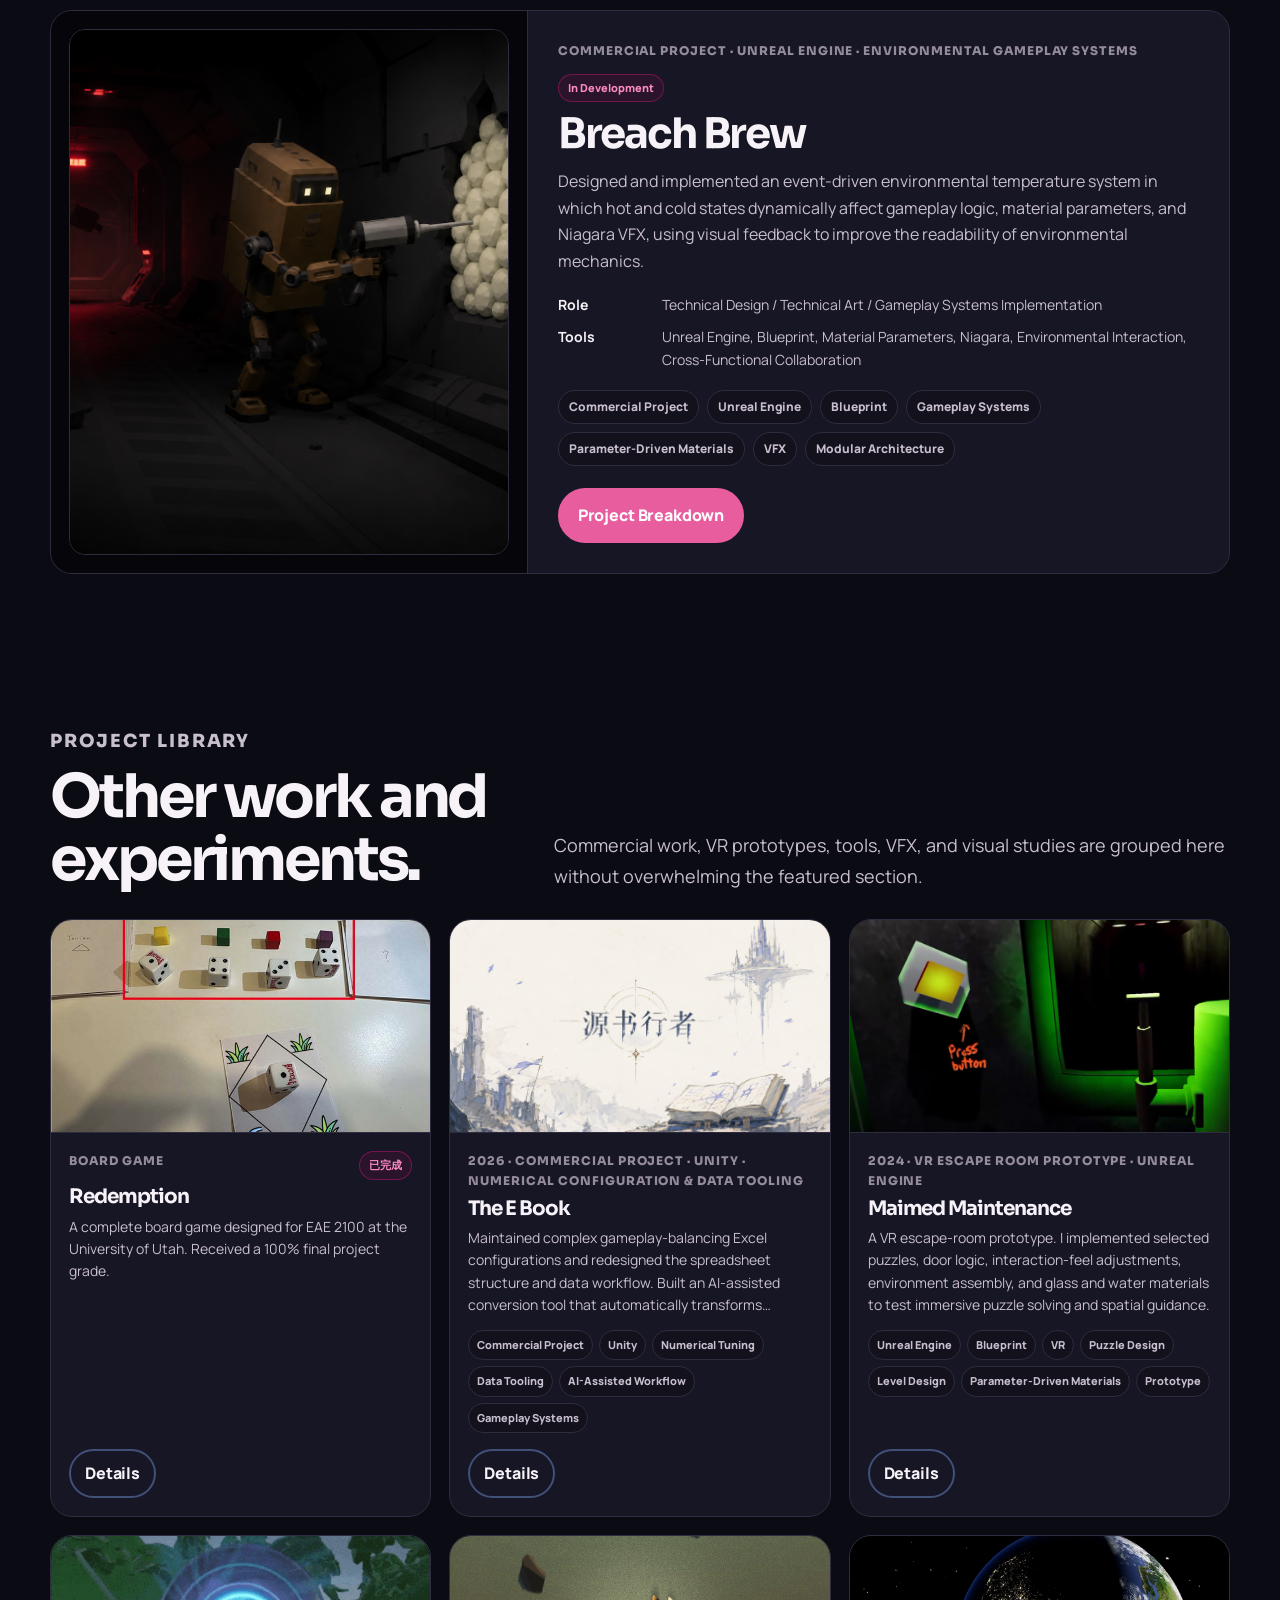
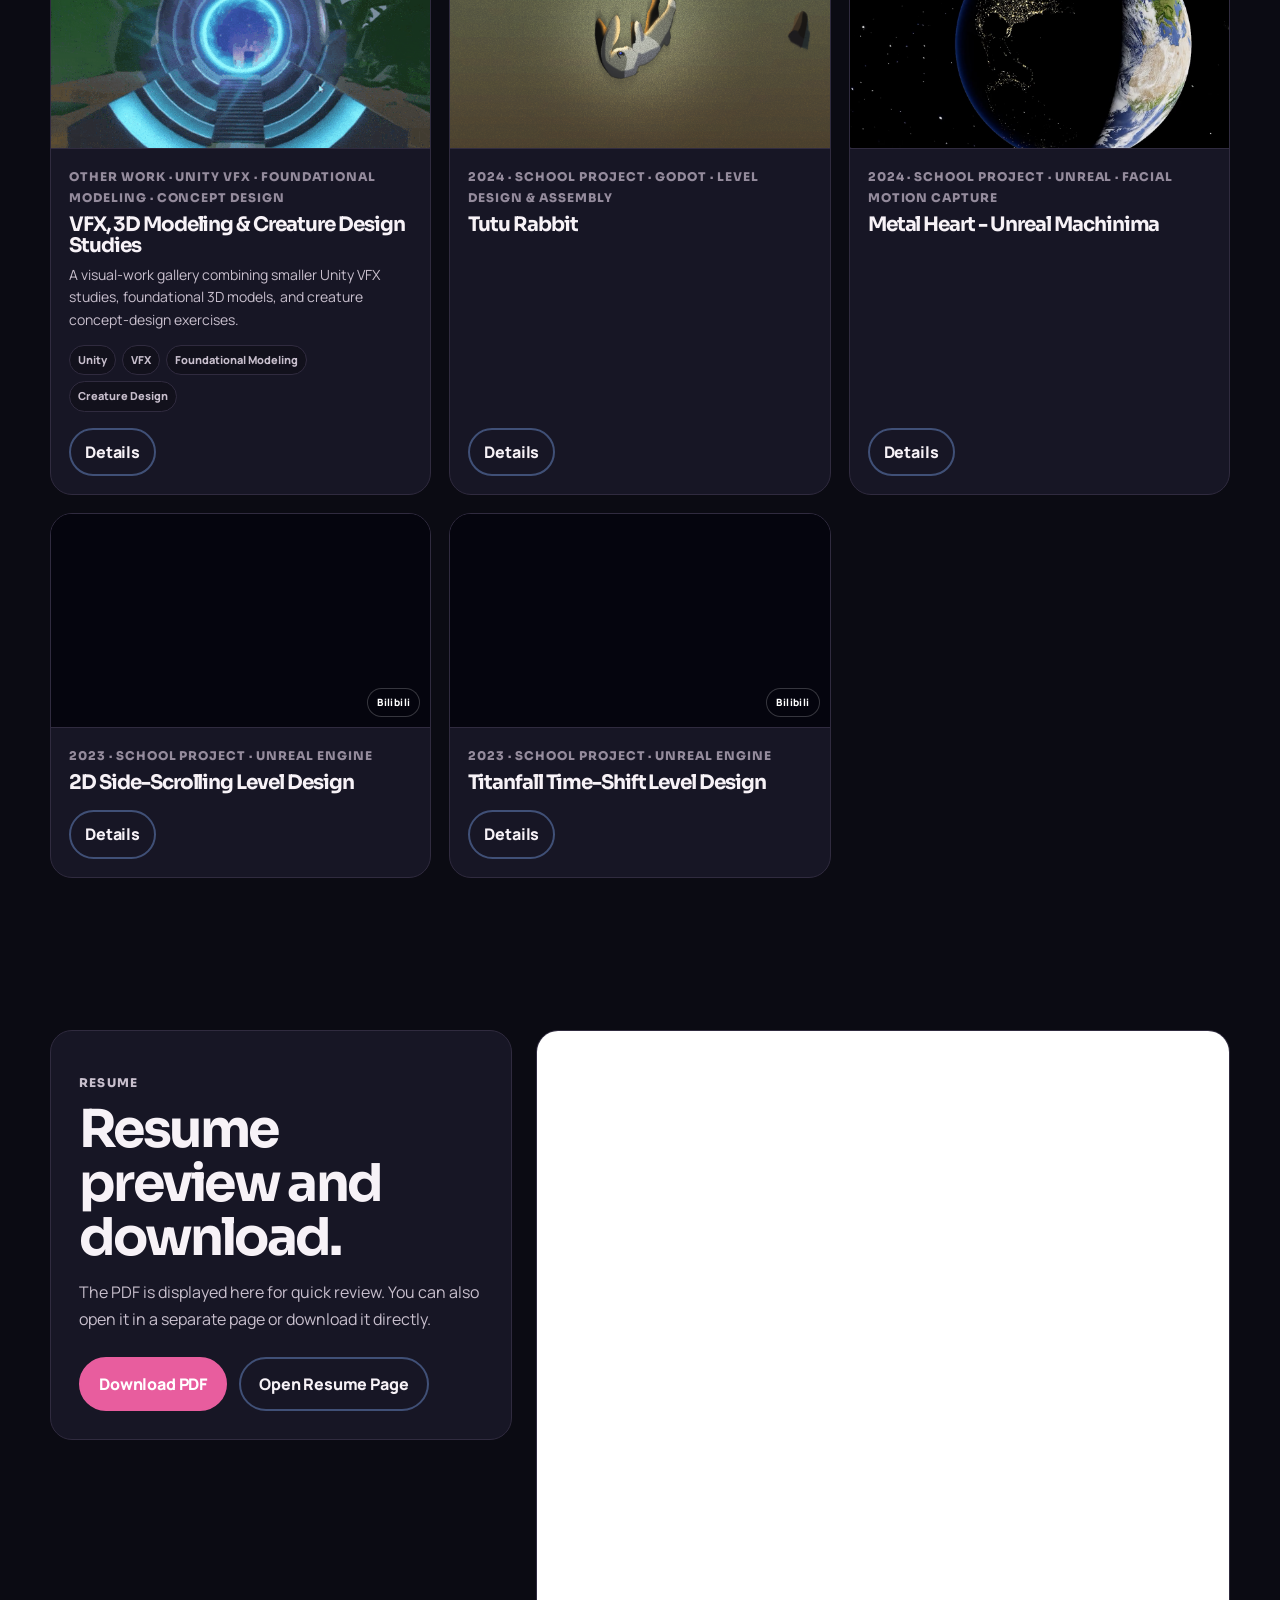
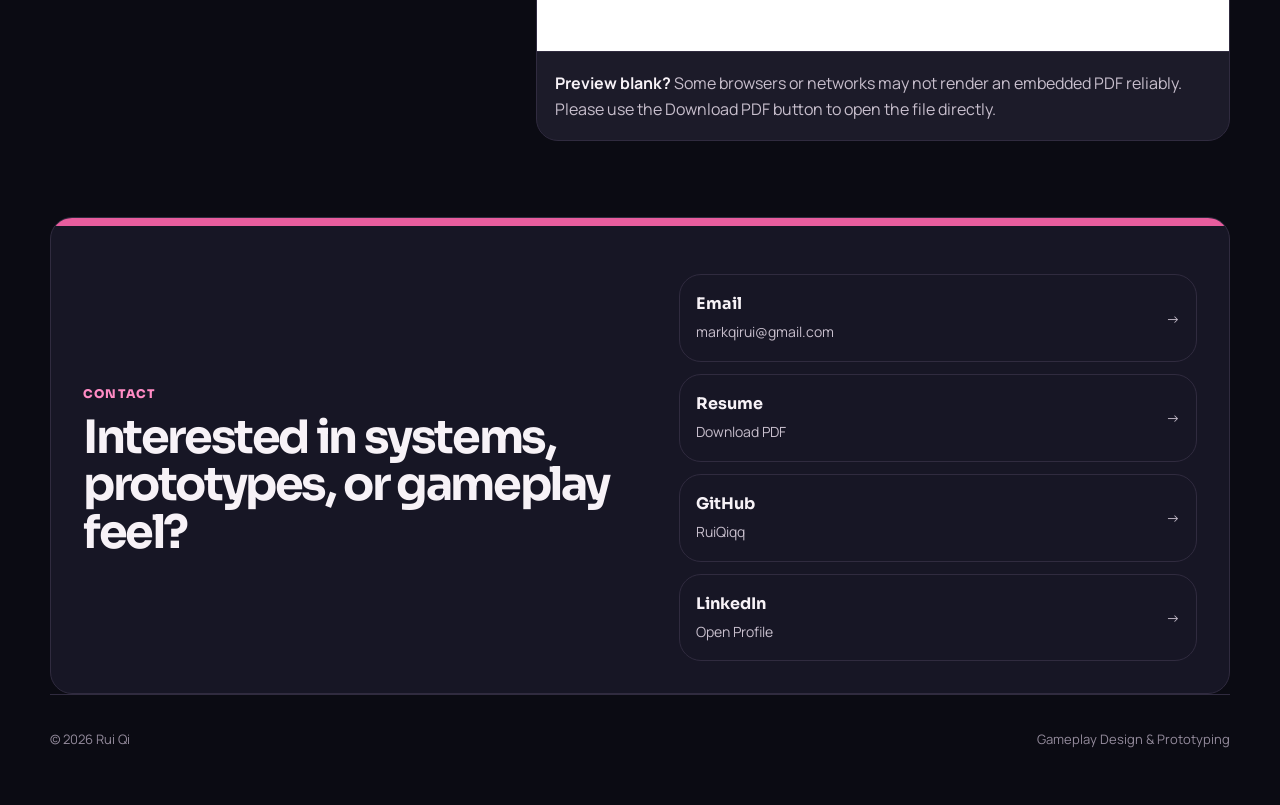
==== commit 5dd95c81: "Add bilingual robotics showcase with PPO results and portfolio navigation" ====
--- a/index.html
+++ b/index.html
@@ -9,14 +9,16 @@
   <link rel="preconnect" href="https://fonts.gstatic.com" crossorigin>
   <link href="https://fonts.googleapis.com/css2?family=Manrope:wght@400;500;600;700;800&family=Sora:wght@500;600;700;800&display=swap" rel="stylesheet">
   <link rel="stylesheet" href="assets/css/website-look.css?v=47" />
-  <script defer src="assets/js/content-loader.js?v=37"></script>
+  <script defer src="assets/js/content-loader.js?v=20261021"></script>
   <script defer src="assets/js/game-history-preview.js?v=49"></script>
+  <link rel="stylesheet" href="assets/css/robotics.css?v=20261021">
 </head>
 <body data-page="home">
   <header class="site-header">
     <a class="wordmark" href="#top">Rui Qi</a>
     <div class="header-actions">
       <nav class="nav-links" aria-label="Main navigation">
+        <a class="nav-link framed" href="robotics.html">Robotics</a>
         <a class="nav-link framed" href="#featured" data-nav-section="projects" data-i18n="navProjects">Projects</a>
         <a class="nav-link framed" href="#resume" data-nav-section="resume" data-i18n="navResume">Resume</a>
         <a class="nav-link framed" href="#contact" data-nav-section="contact" data-i18n="navContact">Contact</a>
@@ -37,7 +39,8 @@
         <p class="hero-subtitle" id="home-subtitle"></p>
         <p class="hero-intro" id="home-intro"></p>
         <div class="hero-actions">
-          <a class="button primary" href="#featured" data-i18n="viewProjects">View Projects</a>
+          <a class="button primary robotics-home-cta" href="robotics.html" data-robotics-cta>View My Robotics Project →</a>
+          <a class="button secondary" href="#featured" data-i18n="viewProjects">View Projects</a>
           <a class="button secondary" id="home-resume-button" href="#" target="_blank" rel="noreferrer" data-i18n="downloadResume">Download Resume</a>
         </div>
       </div>
--- a/assets/css/robotics.css
+++ b/assets/css/robotics.css
@@ -0,0 +1,19 @@
+.robotics-main { padding-top: 72px; padding-bottom: 72px; }
+.robotics-main h1 { max-width: 980px; font-size: clamp(2.3rem, 5vw, 4.8rem); line-height: 1.12; margin: 18px 0 24px; }
+.robotics-lead { max-width: 760px; font-size: 1.15rem; color: var(--muted); }
+.scope-note { border-left: 3px solid var(--pink); padding: 16px 22px; margin: 30px 0; background: var(--panel); }
+.robotics-case { display: grid; grid-template-columns: 1.1fr 1fr; gap: 36px; align-items: center; margin-top: 48px; padding: 32px; border: 1px solid var(--line); border-radius: var(--radius); background: var(--panel); }
+.robotics-case img { width: 100%; height: auto; border-radius: var(--radius-small); }
+.robotics-case h2 { font-size: clamp(1.6rem, 3vw, 2.5rem); line-height: 1.2; }
+.robotics-section { padding-top: 48px; max-width: 900px; }
+.robotics-section p { color: var(--muted); }
+.robotics-links { display: flex; flex-wrap: wrap; gap: 12px; margin-top: 24px; }
+.robotics-main h1 { white-space: pre-line; }
+.robotics-section { scroll-margin-top: 100px; }
+.robotics-section figure { margin: 24px 0 0; }
+.robotics-section img { width: 100%; height: auto; border: 1px solid var(--line); border-radius: var(--radius-small); }
+.robotics-section figcaption { color: var(--soft); font-size: .9rem; margin-top: 8px; }
+.robotics-home-cta { box-shadow: 0 0 28px rgba(232,93,158,.23); }
+.language-switch a { padding: 4px 10px; }
+.robotics-main a:focus-visible, .language-switch a:focus-visible { outline: 3px solid var(--blue); outline-offset: 4px; }
+@media (max-width: 760px) { .robotics-main { padding-top: 40px; } .robotics-case { grid-template-columns: 1fr; padding: 20px; } }
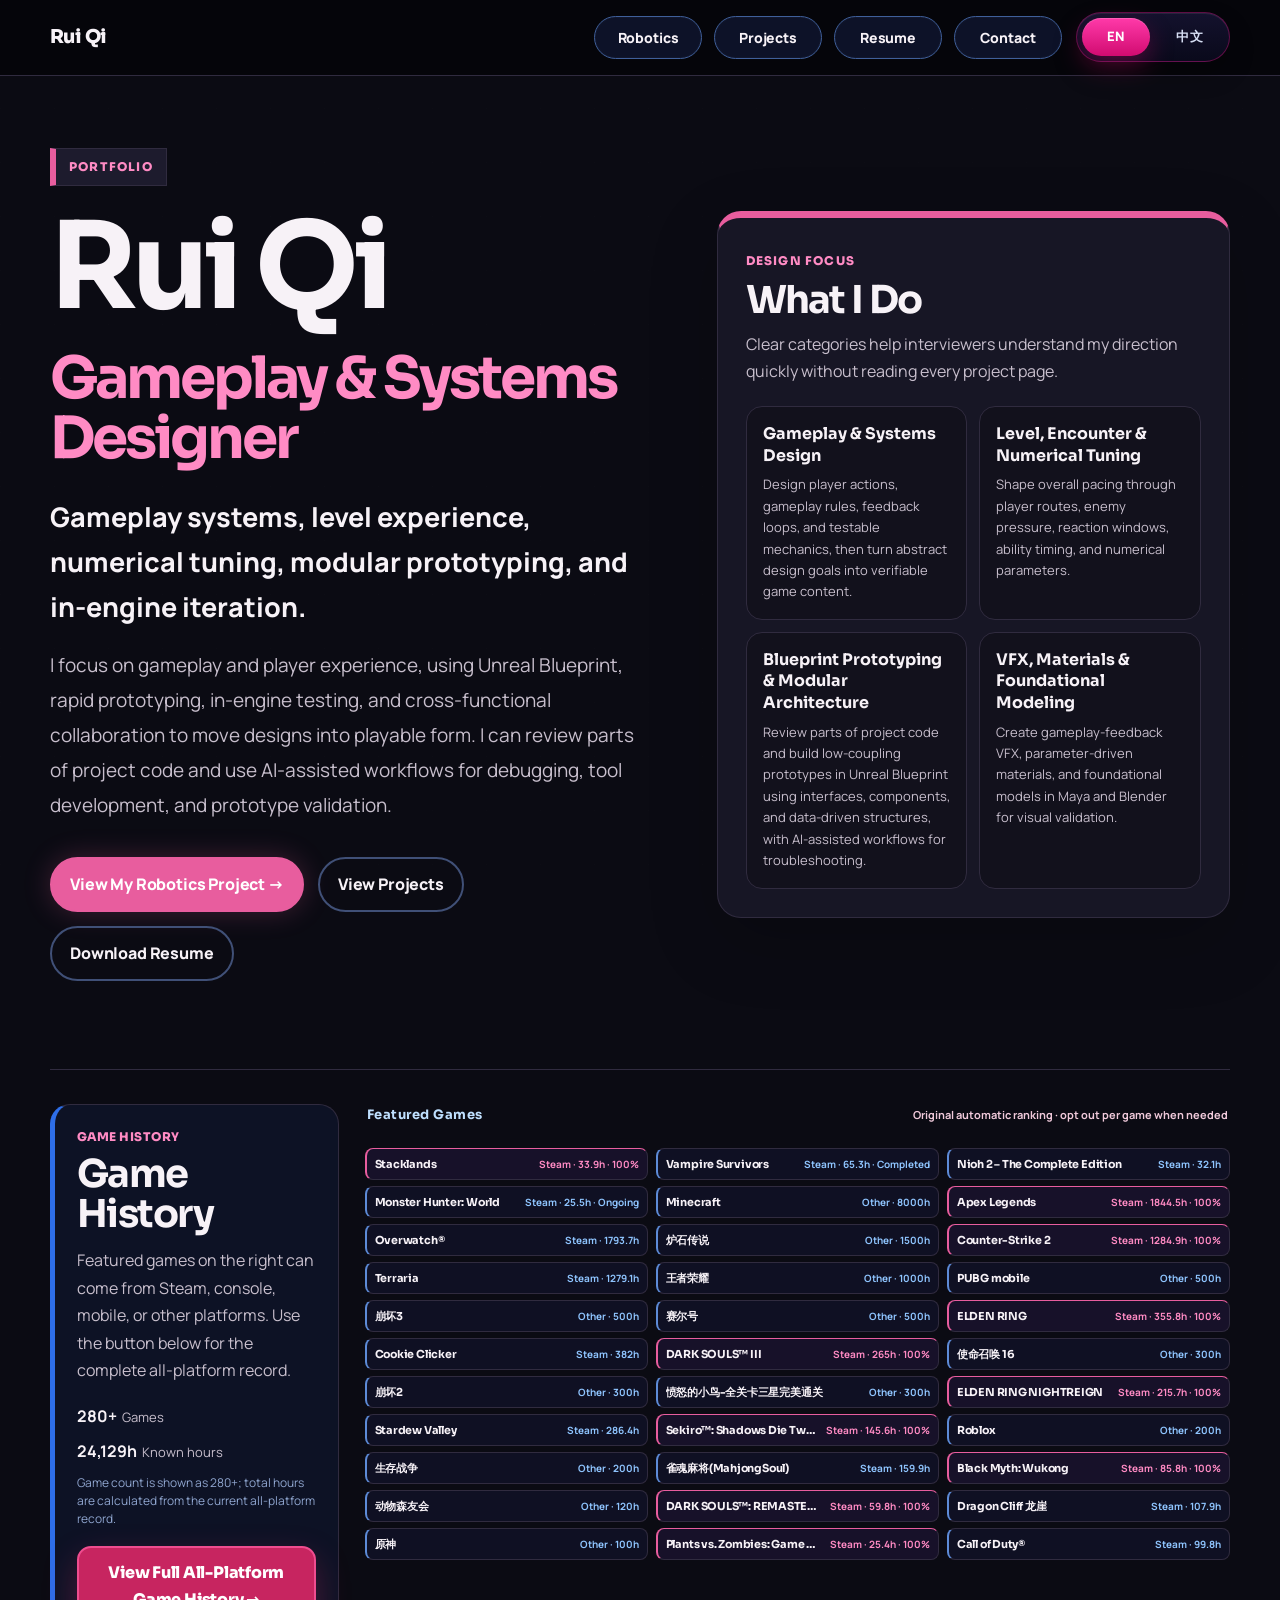
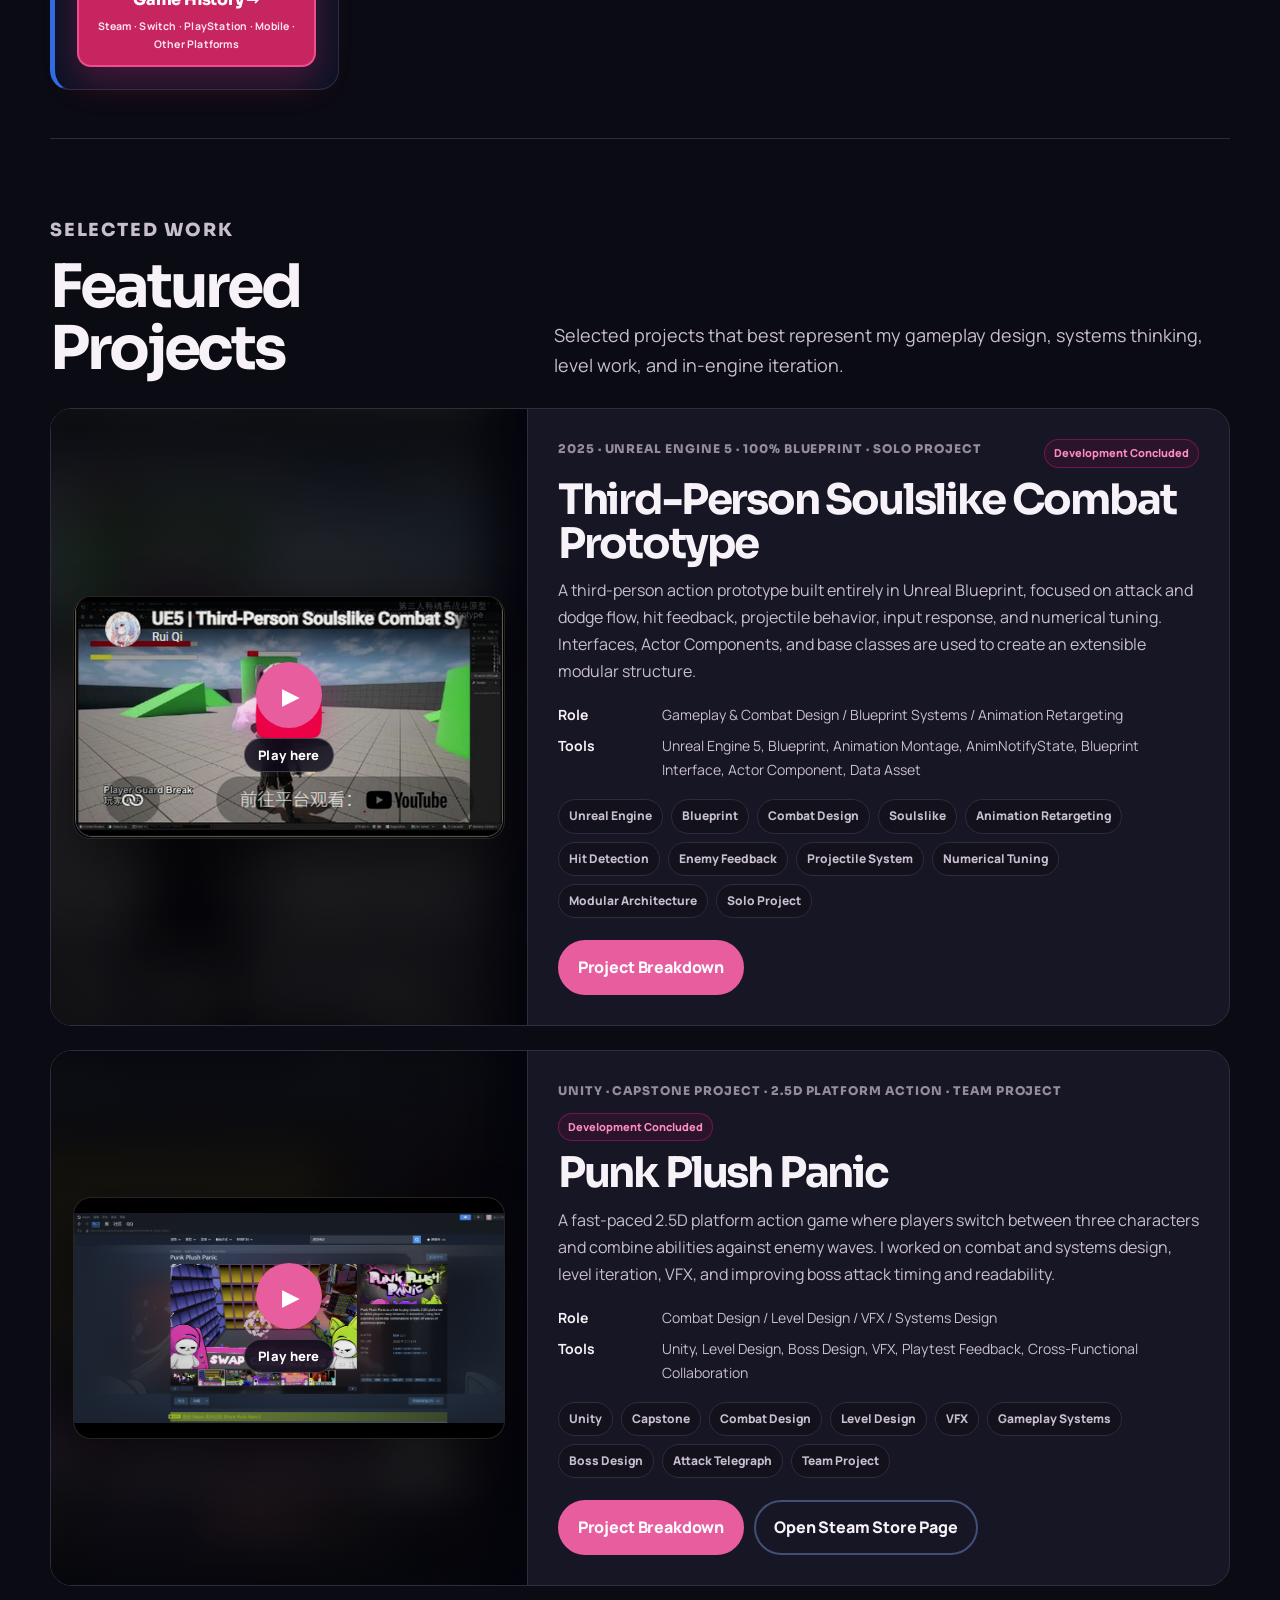
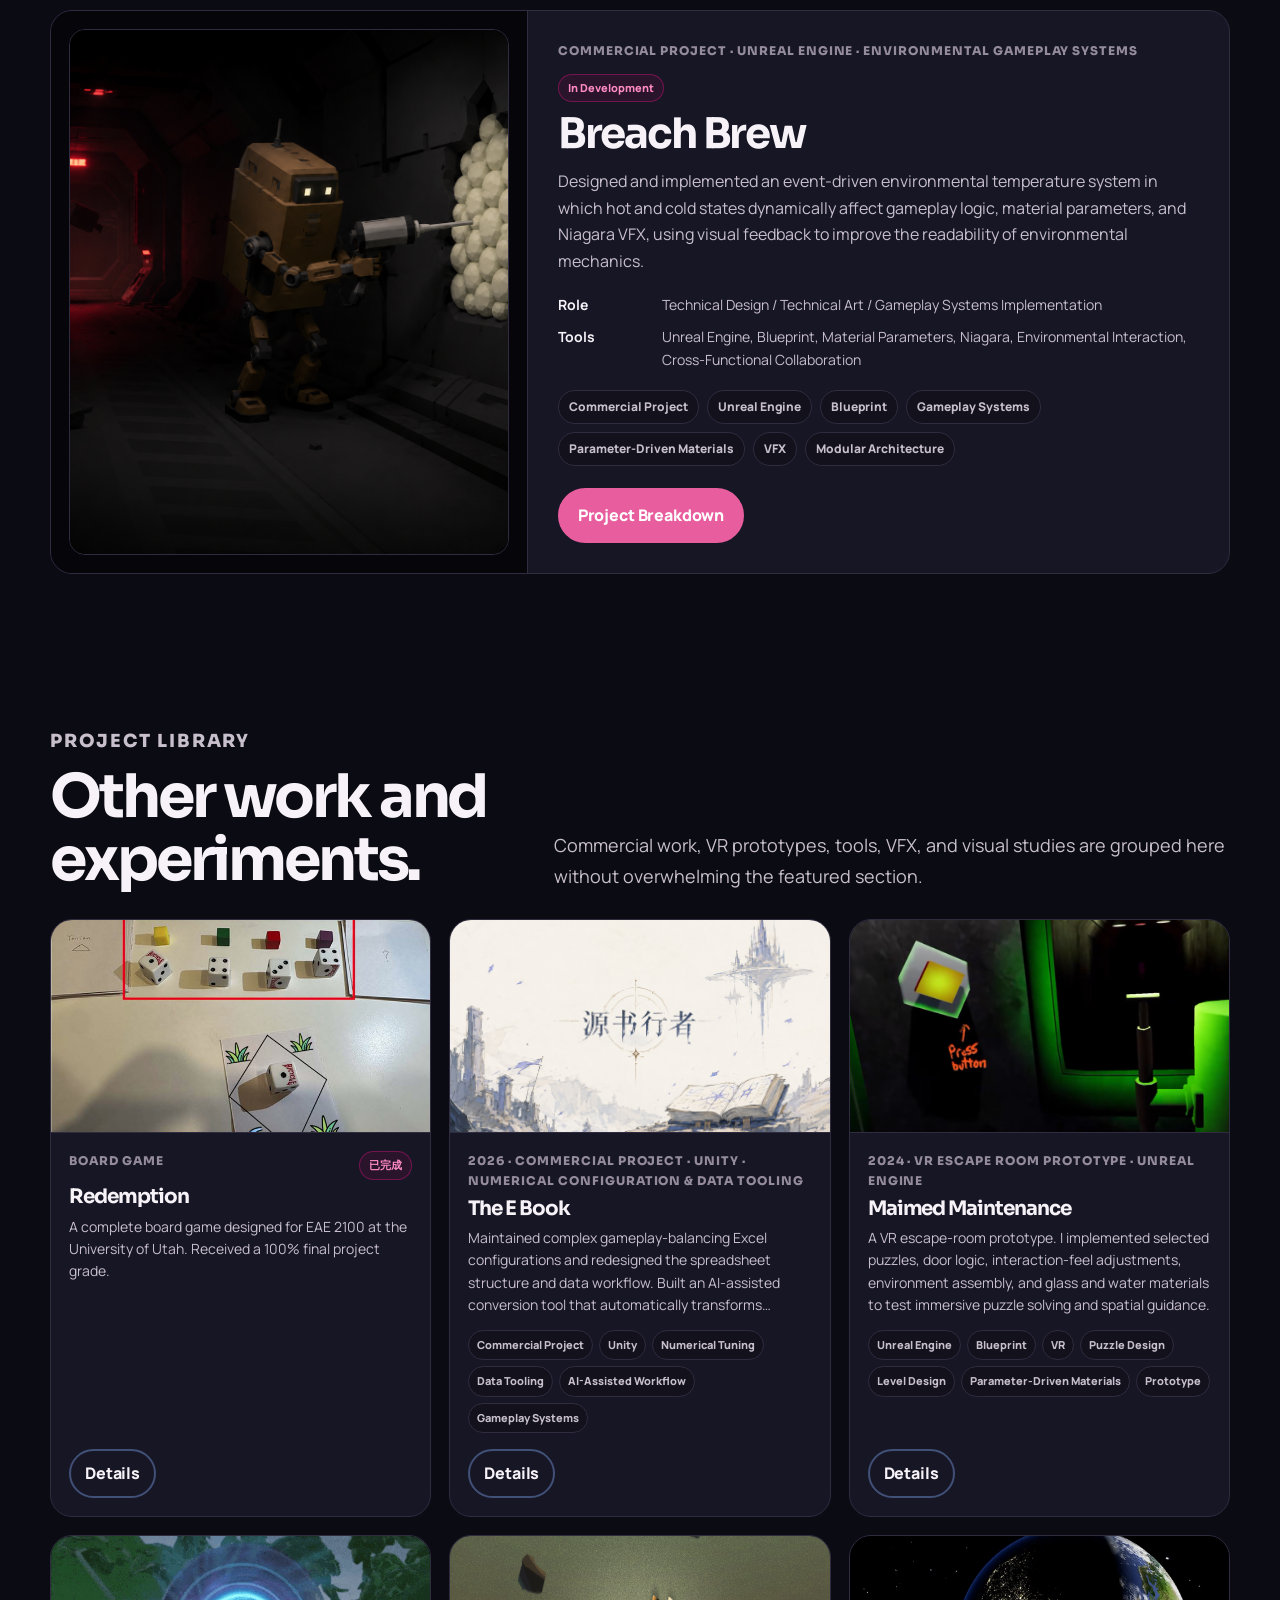
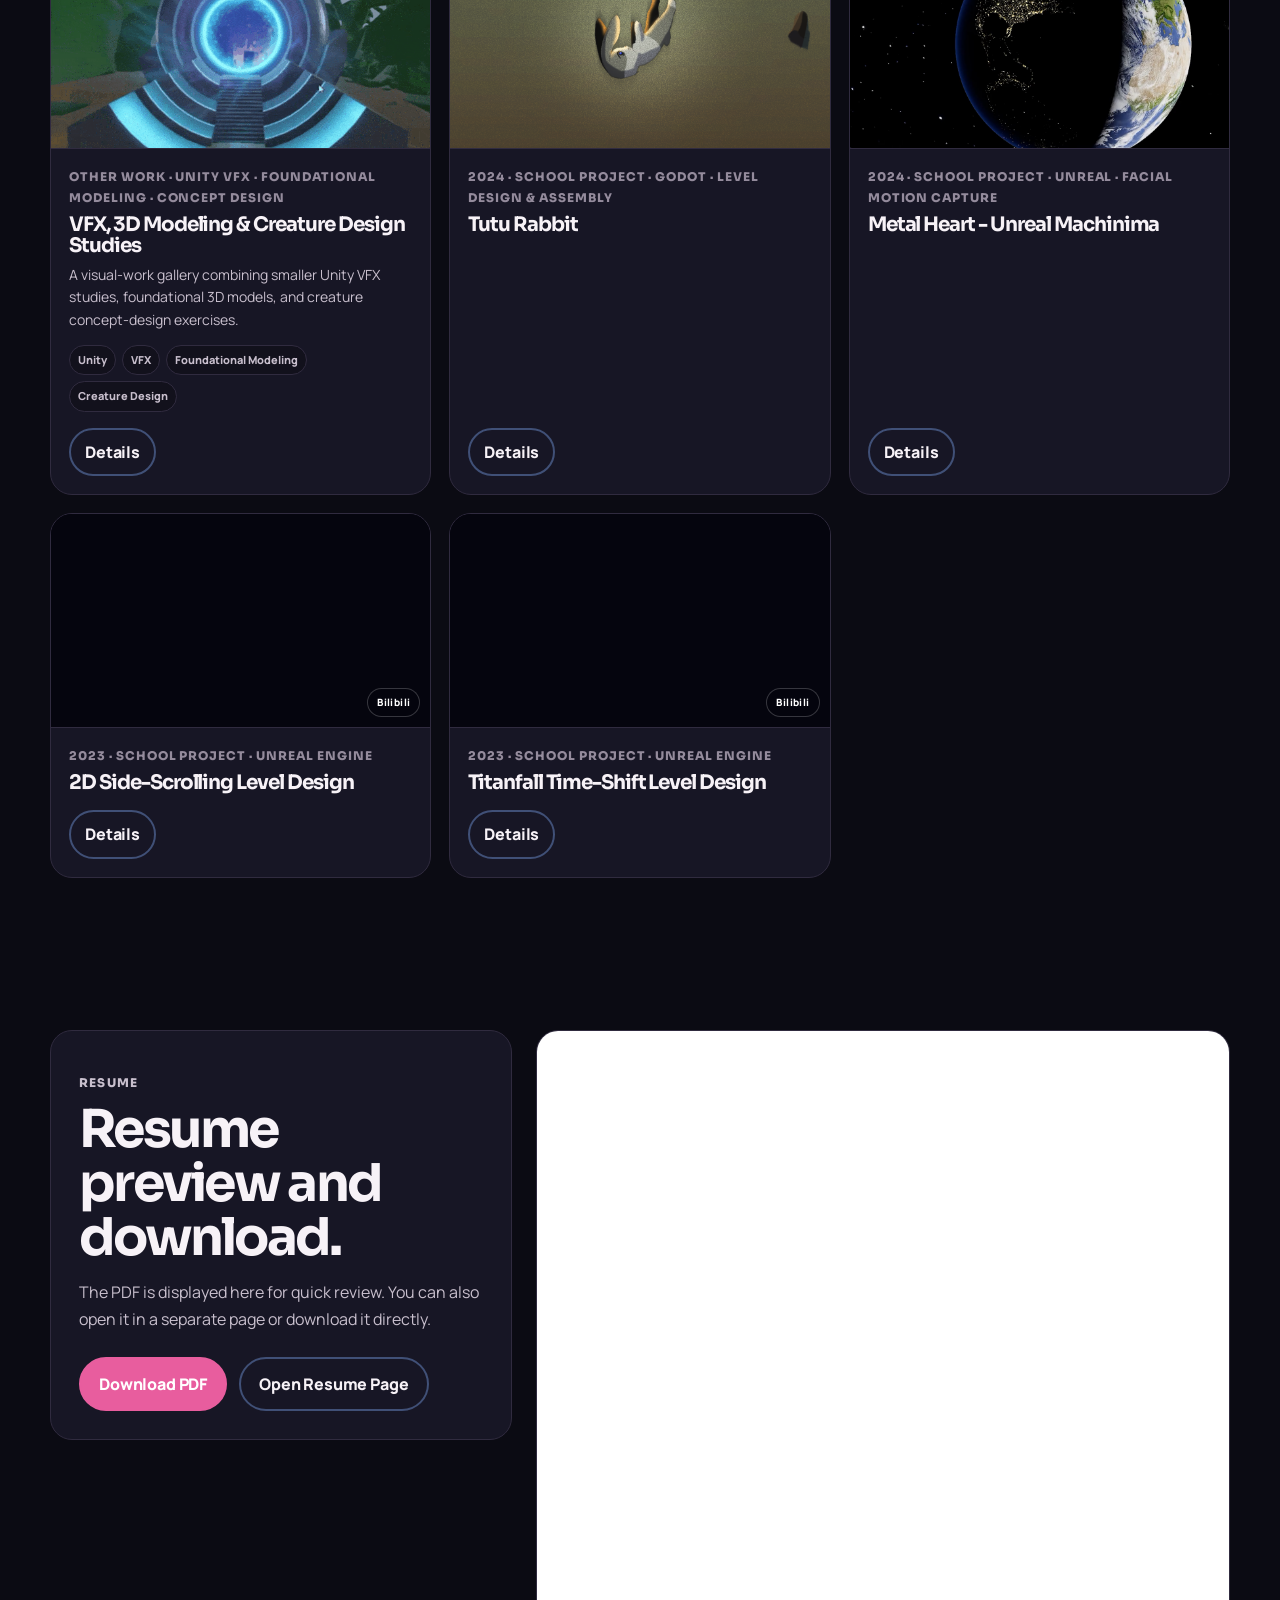
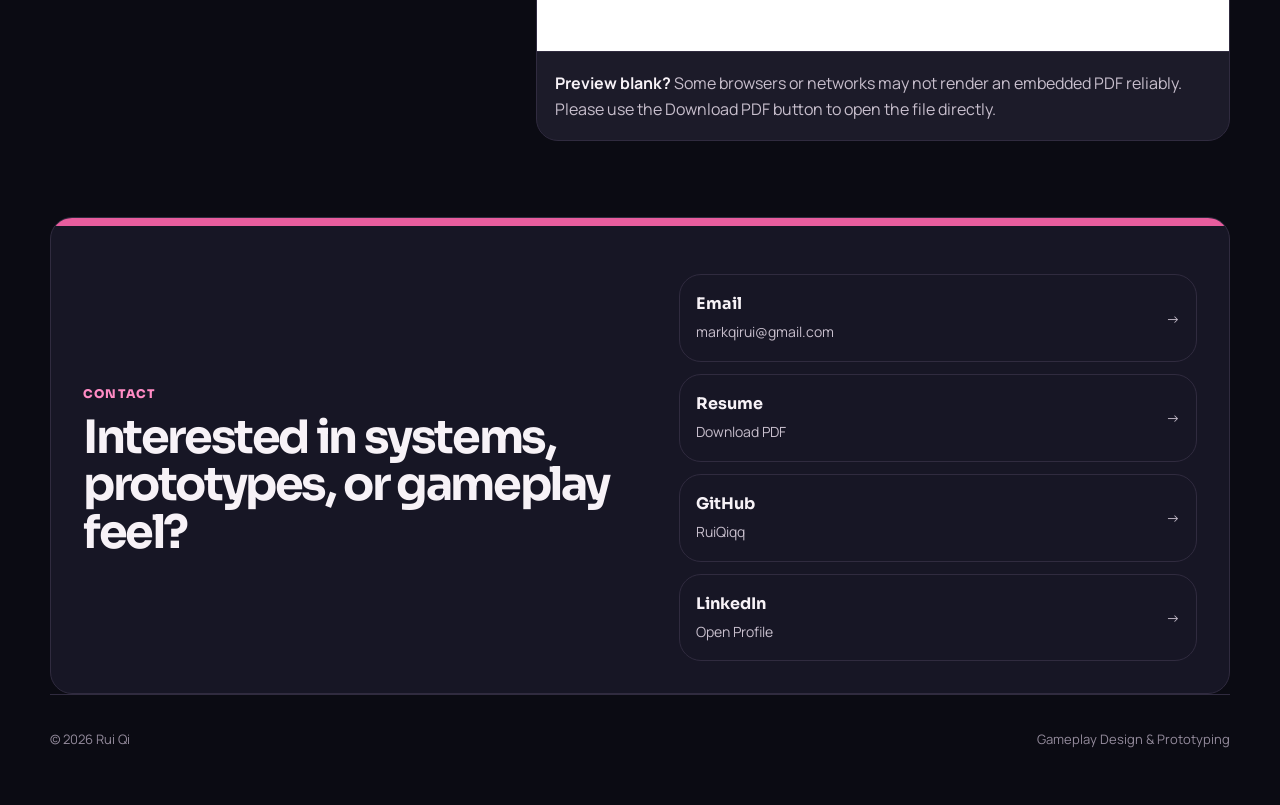
==== commit 45eb7814: "Apply supplied robotics handoff copy and continuous Stable V2 video" ====
--- a/index.html
+++ b/index.html
@@ -9,9 +9,9 @@
   <link rel="preconnect" href="https://fonts.gstatic.com" crossorigin>
   <link href="https://fonts.googleapis.com/css2?family=Manrope:wght@400;500;600;700;800&family=Sora:wght@500;600;700;800&display=swap" rel="stylesheet">
   <link rel="stylesheet" href="assets/css/website-look.css?v=47" />
-  <script defer src="assets/js/content-loader.js?v=20261021"></script>
+  <script defer src="assets/js/content-loader.js?v=20261021b"></script>
   <script defer src="assets/js/game-history-preview.js?v=49"></script>
-  <link rel="stylesheet" href="assets/css/robotics.css?v=20261021">
+  <link rel="stylesheet" href="assets/css/robotics.css?v=20261021b">
 </head>
 <body data-page="home">
   <header class="site-header">
--- a/assets/css/robotics.css
+++ b/assets/css/robotics.css
@@ -14,6 +14,16 @@
 .robotics-section img { width: 100%; height: auto; border: 1px solid var(--line); border-radius: var(--radius-small); }
 .robotics-section figcaption { color: var(--soft); font-size: .9rem; margin-top: 8px; }
 .robotics-home-cta { box-shadow: 0 0 28px rgba(232,93,158,.23); }
+.robotics-main h1 { font-size: clamp(2rem, 4.2vw, 3.8rem); overflow-wrap: anywhere; }
+.robotics-demo { margin: 36px 0 0; scroll-margin-top: 100px; }
+.robotics-demo video { display: block; width: 100%; aspect-ratio: 16 / 9; object-fit: contain; background: #05050a; border: 1px solid var(--line); border-radius: var(--radius-small); }
+.robotics-demo figcaption { margin-top: 14px; color: var(--muted); max-width: 960px; }
+.robotics-table-wrap { overflow-x: auto; margin-top: 24px; }
+.robotics-table-wrap table { width: 100%; border-collapse: collapse; text-align: left; }
+.robotics-table-wrap th, .robotics-table-wrap td { padding: 12px; border-bottom: 1px solid var(--line); }
+.robotics-section p + p { margin-top: 14px; }
+.robotics-history summary { cursor: pointer; font-weight: 700; color: var(--pink-soft); }
+.robotics-history > p { margin-top: 18px; }
 .language-switch a { padding: 4px 10px; }
 .robotics-main a:focus-visible, .language-switch a:focus-visible { outline: 3px solid var(--blue); outline-offset: 4px; }
 @media (max-width: 760px) { .robotics-main { padding-top: 40px; } .robotics-case { grid-template-columns: 1fr; padding: 20px; } }
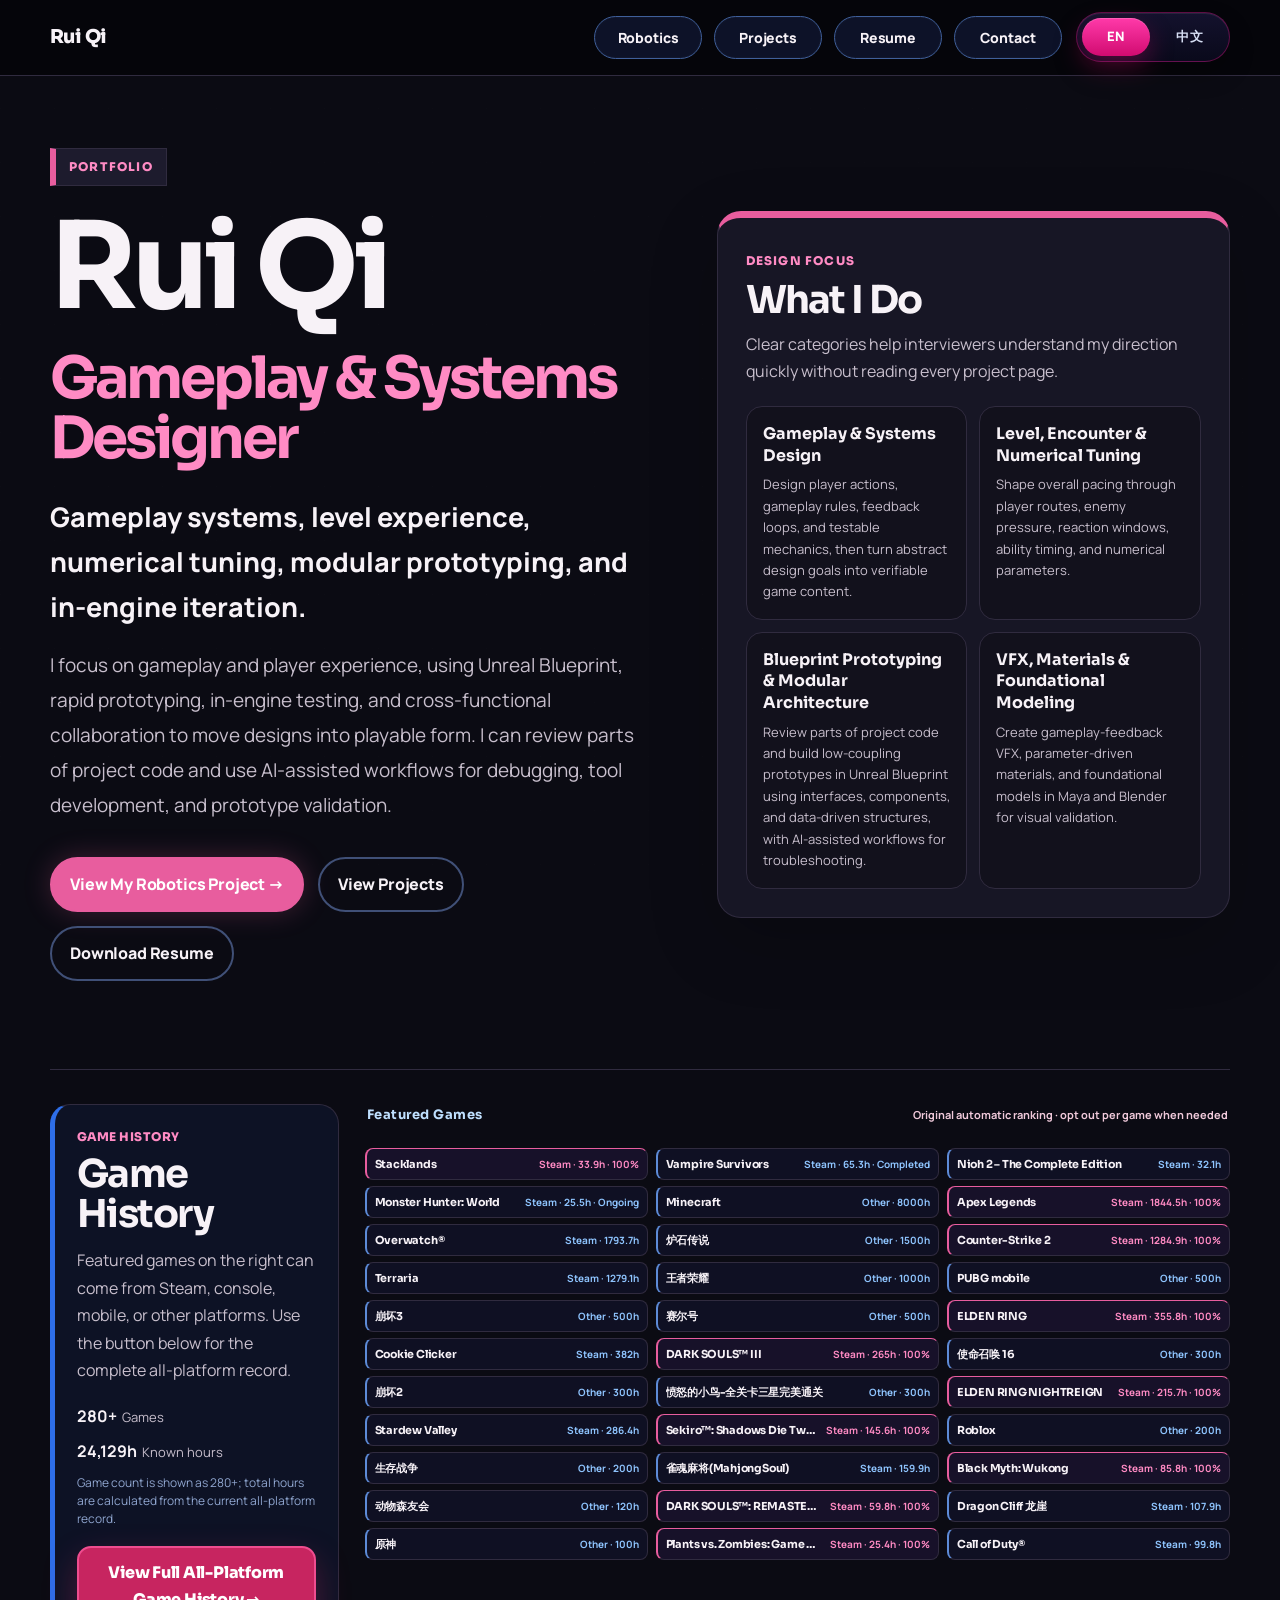
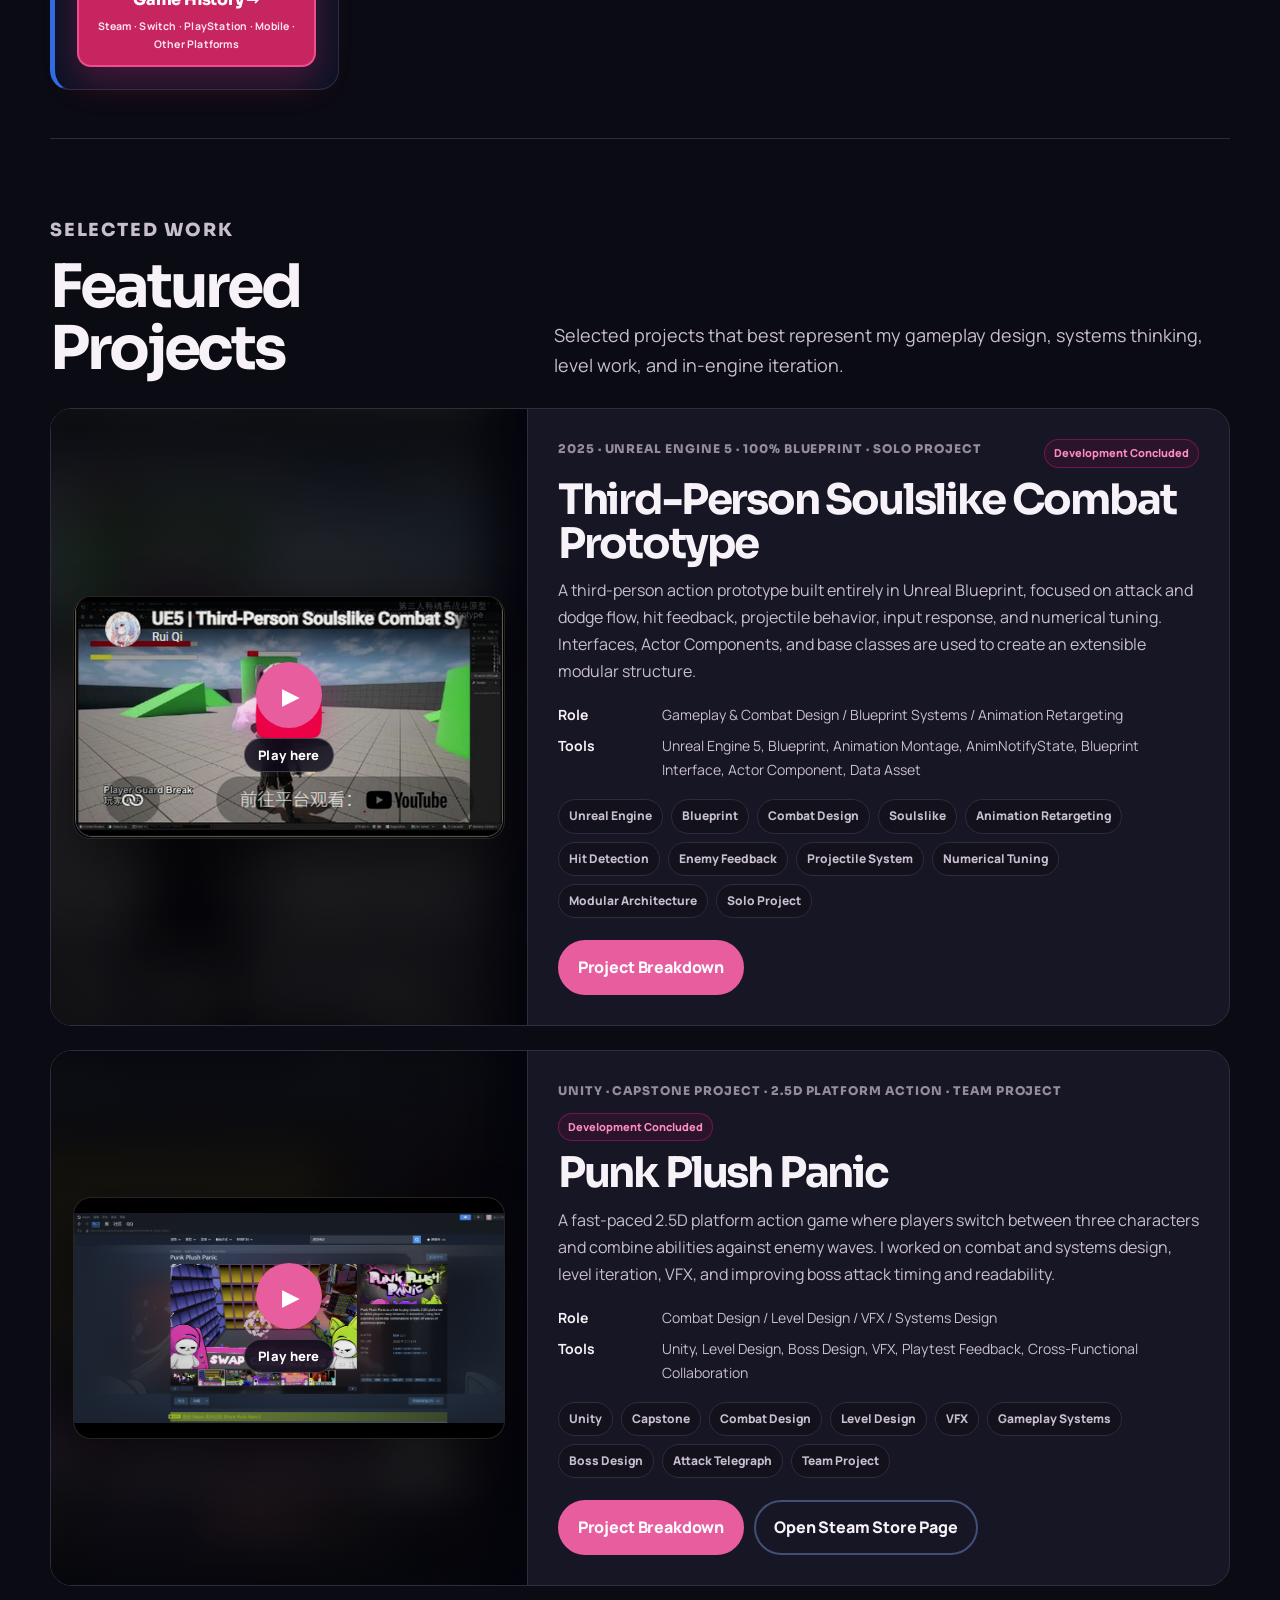
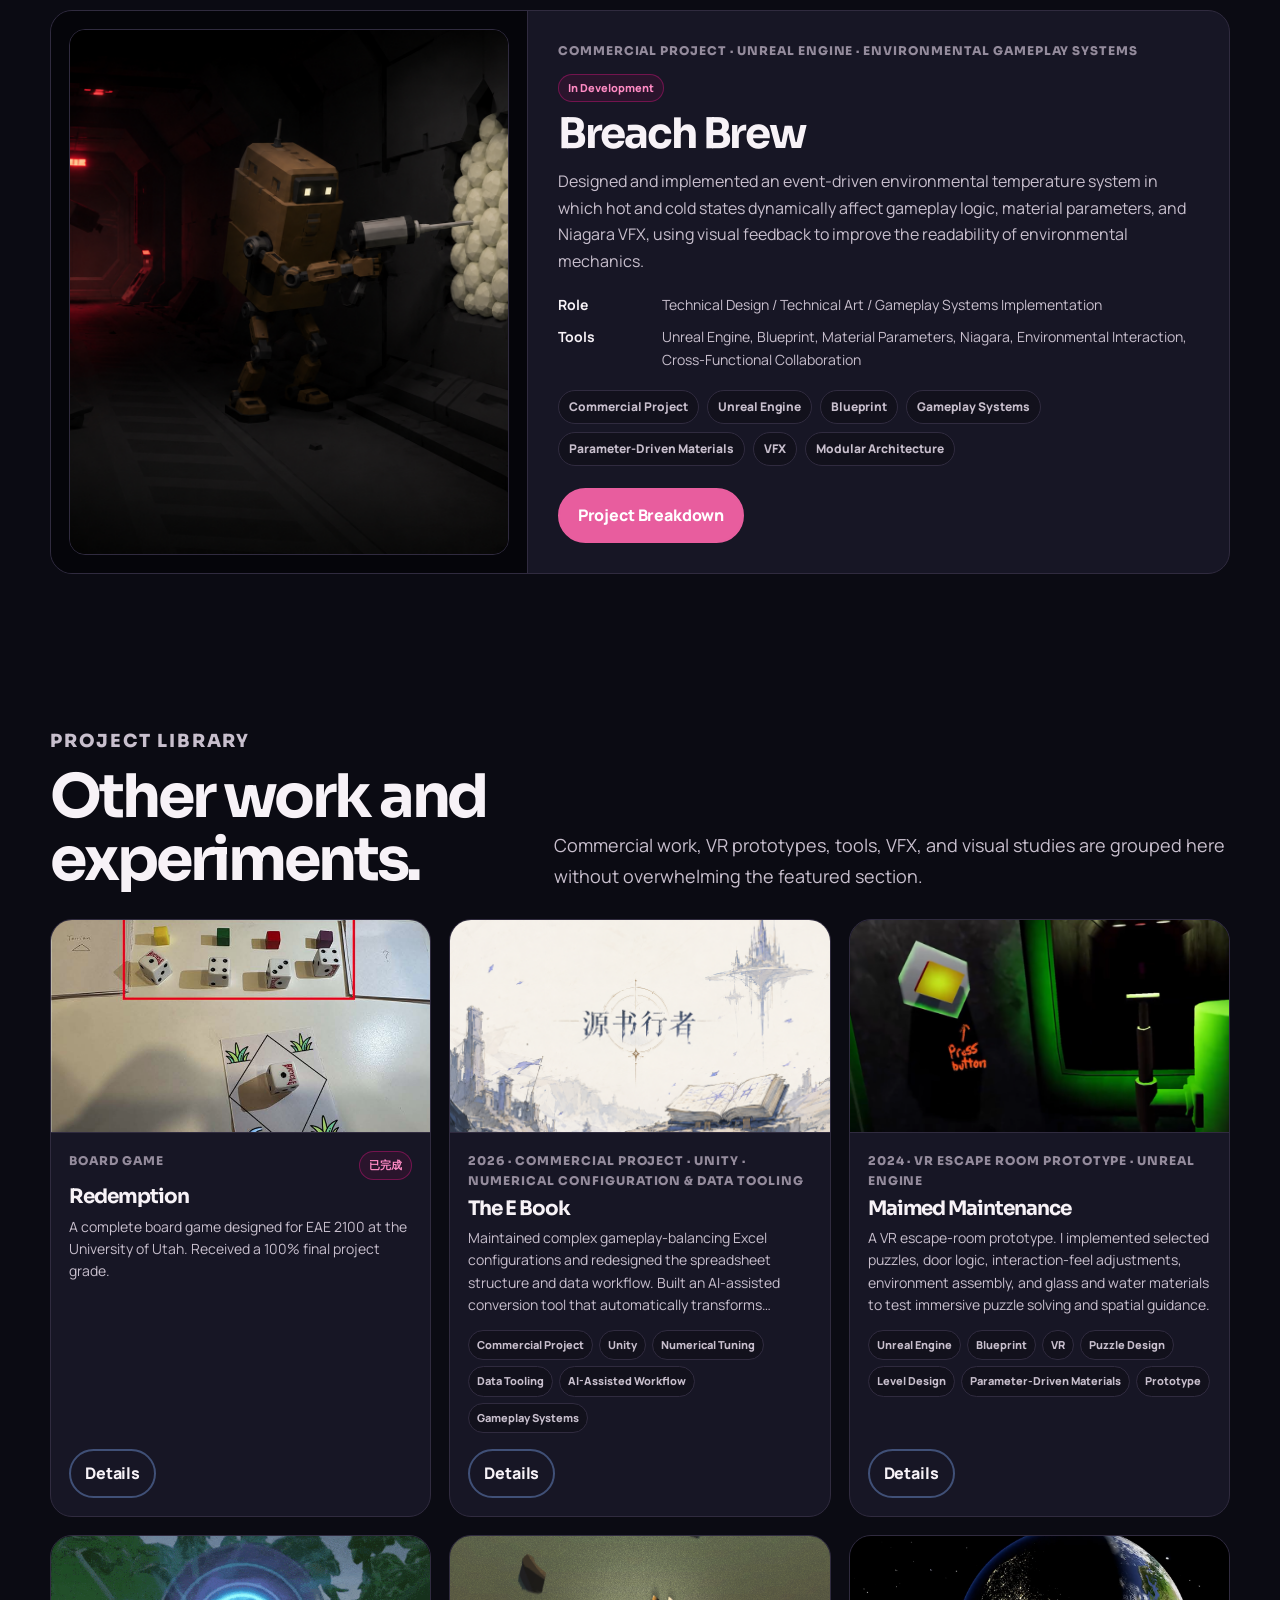
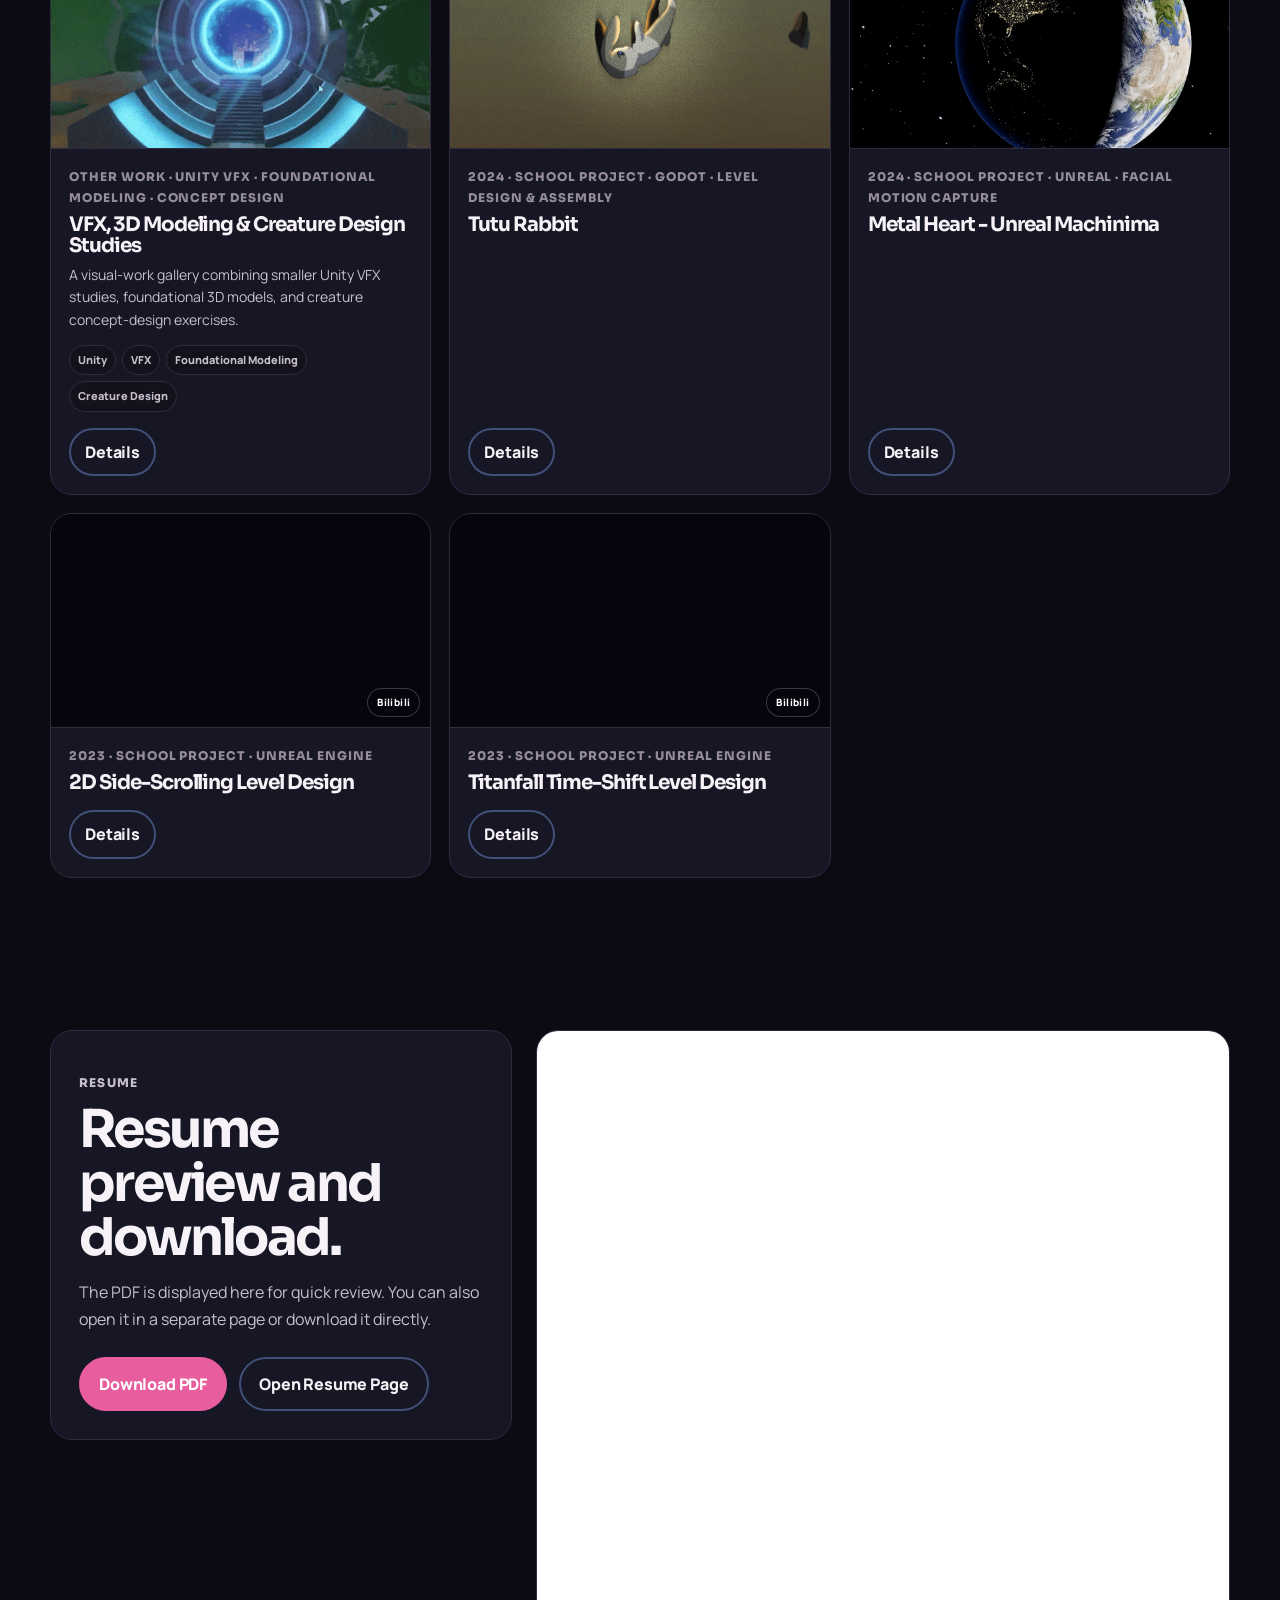
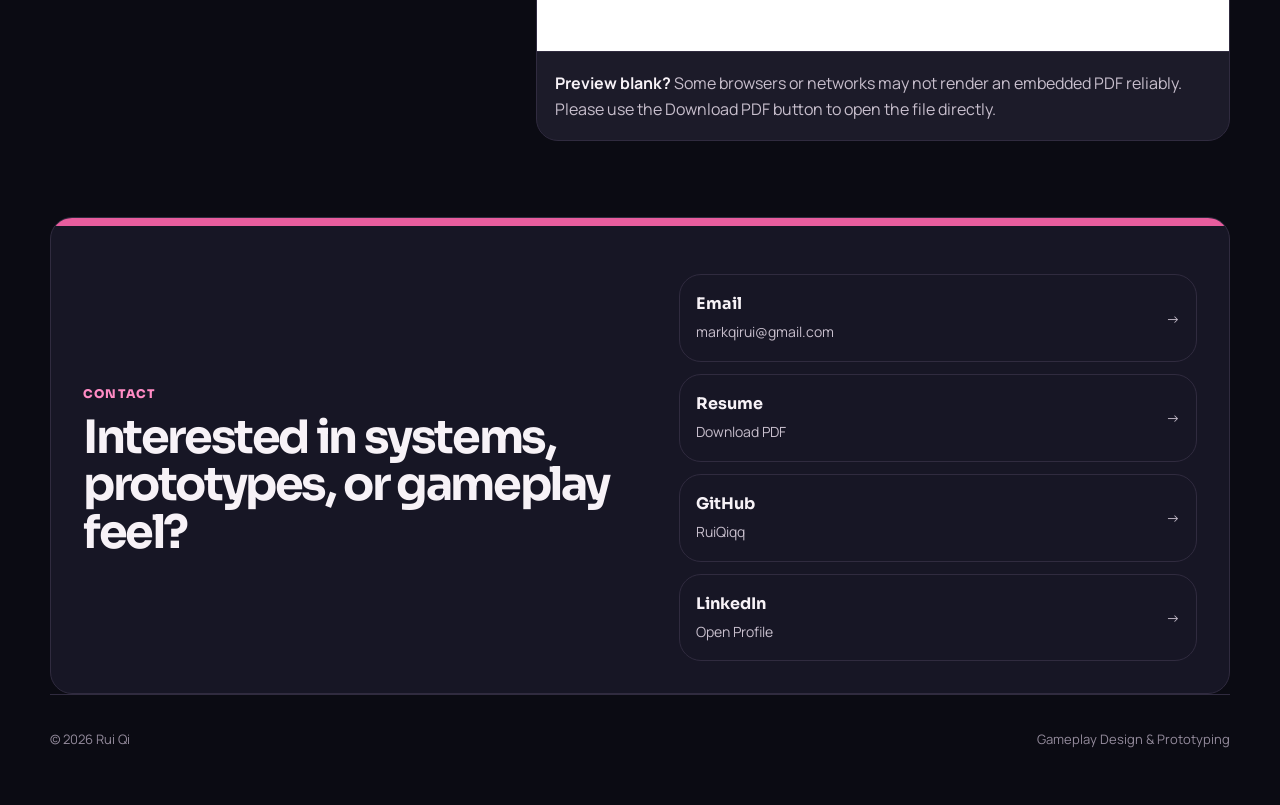
==== commit 8f4f0270: "Rewrite robotics case in plain language and remove coaching copy" ====
--- a/index.html
+++ b/index.html
@@ -9,9 +9,9 @@
   <link rel="preconnect" href="https://fonts.gstatic.com" crossorigin>
   <link href="https://fonts.googleapis.com/css2?family=Manrope:wght@400;500;600;700;800&family=Sora:wght@500;600;700;800&display=swap" rel="stylesheet">
   <link rel="stylesheet" href="assets/css/website-look.css?v=47" />
-  <script defer src="assets/js/content-loader.js?v=20261021b"></script>
+  <script defer src="assets/js/content-loader.js?v=20261021c"></script>
   <script defer src="assets/js/game-history-preview.js?v=49"></script>
-  <link rel="stylesheet" href="assets/css/robotics.css?v=20261021b">
+  <link rel="stylesheet" href="assets/css/robotics.css?v=20261021c">
 </head>
 <body data-page="home">
   <header class="site-header">
--- a/assets/css/robotics.css
+++ b/assets/css/robotics.css
@@ -23,6 +23,8 @@
 .robotics-table-wrap th, .robotics-table-wrap td { padding: 12px; border-bottom: 1px solid var(--line); }
 .robotics-section p + p { margin-top: 14px; }
 .robotics-history summary { cursor: pointer; font-weight: 700; color: var(--pink-soft); }
+.robotics-section > summary { cursor: pointer; font-weight: 700; color: var(--pink-soft); }
+.robotics-section[open] > summary { margin-bottom: 16px; }
 .robotics-history > p { margin-top: 18px; }
 .language-switch a { padding: 4px 10px; }
 .robotics-main a:focus-visible, .language-switch a:focus-visible { outline: 3px solid var(--blue); outline-offset: 4px; }
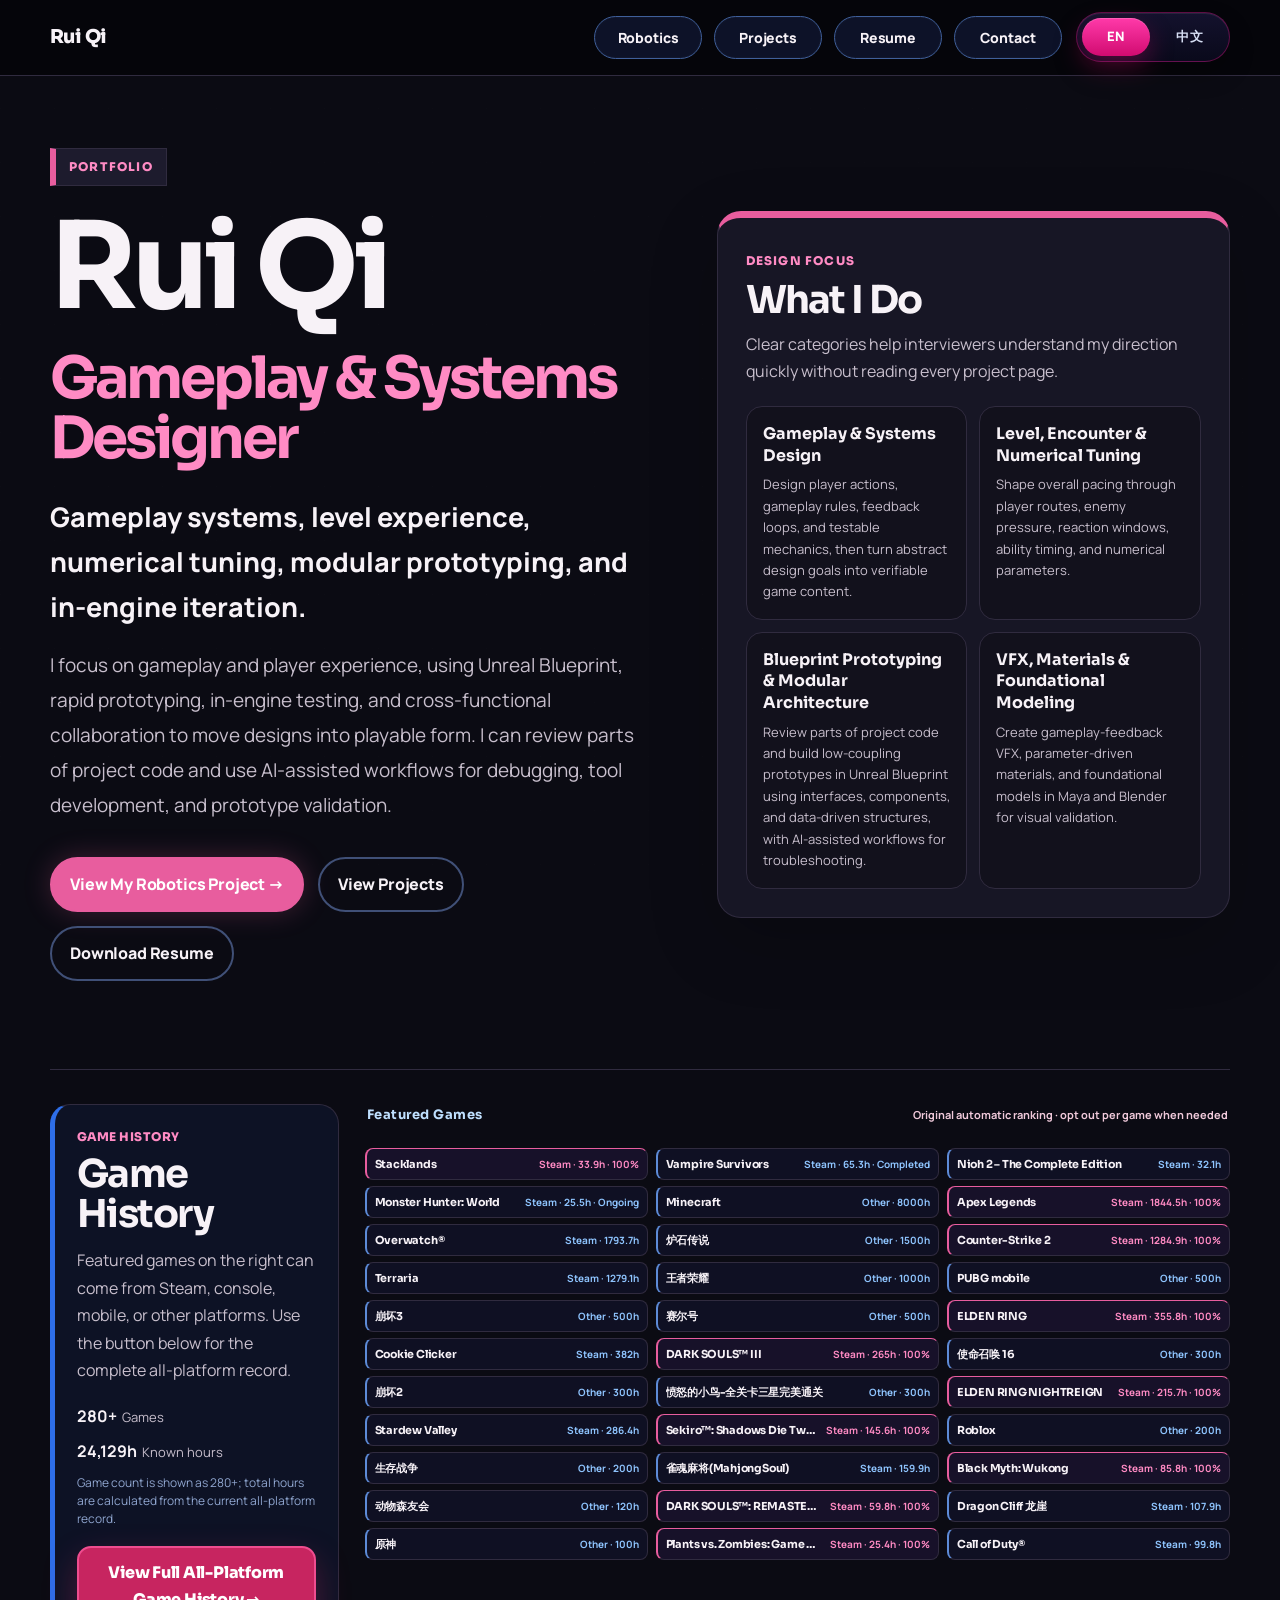
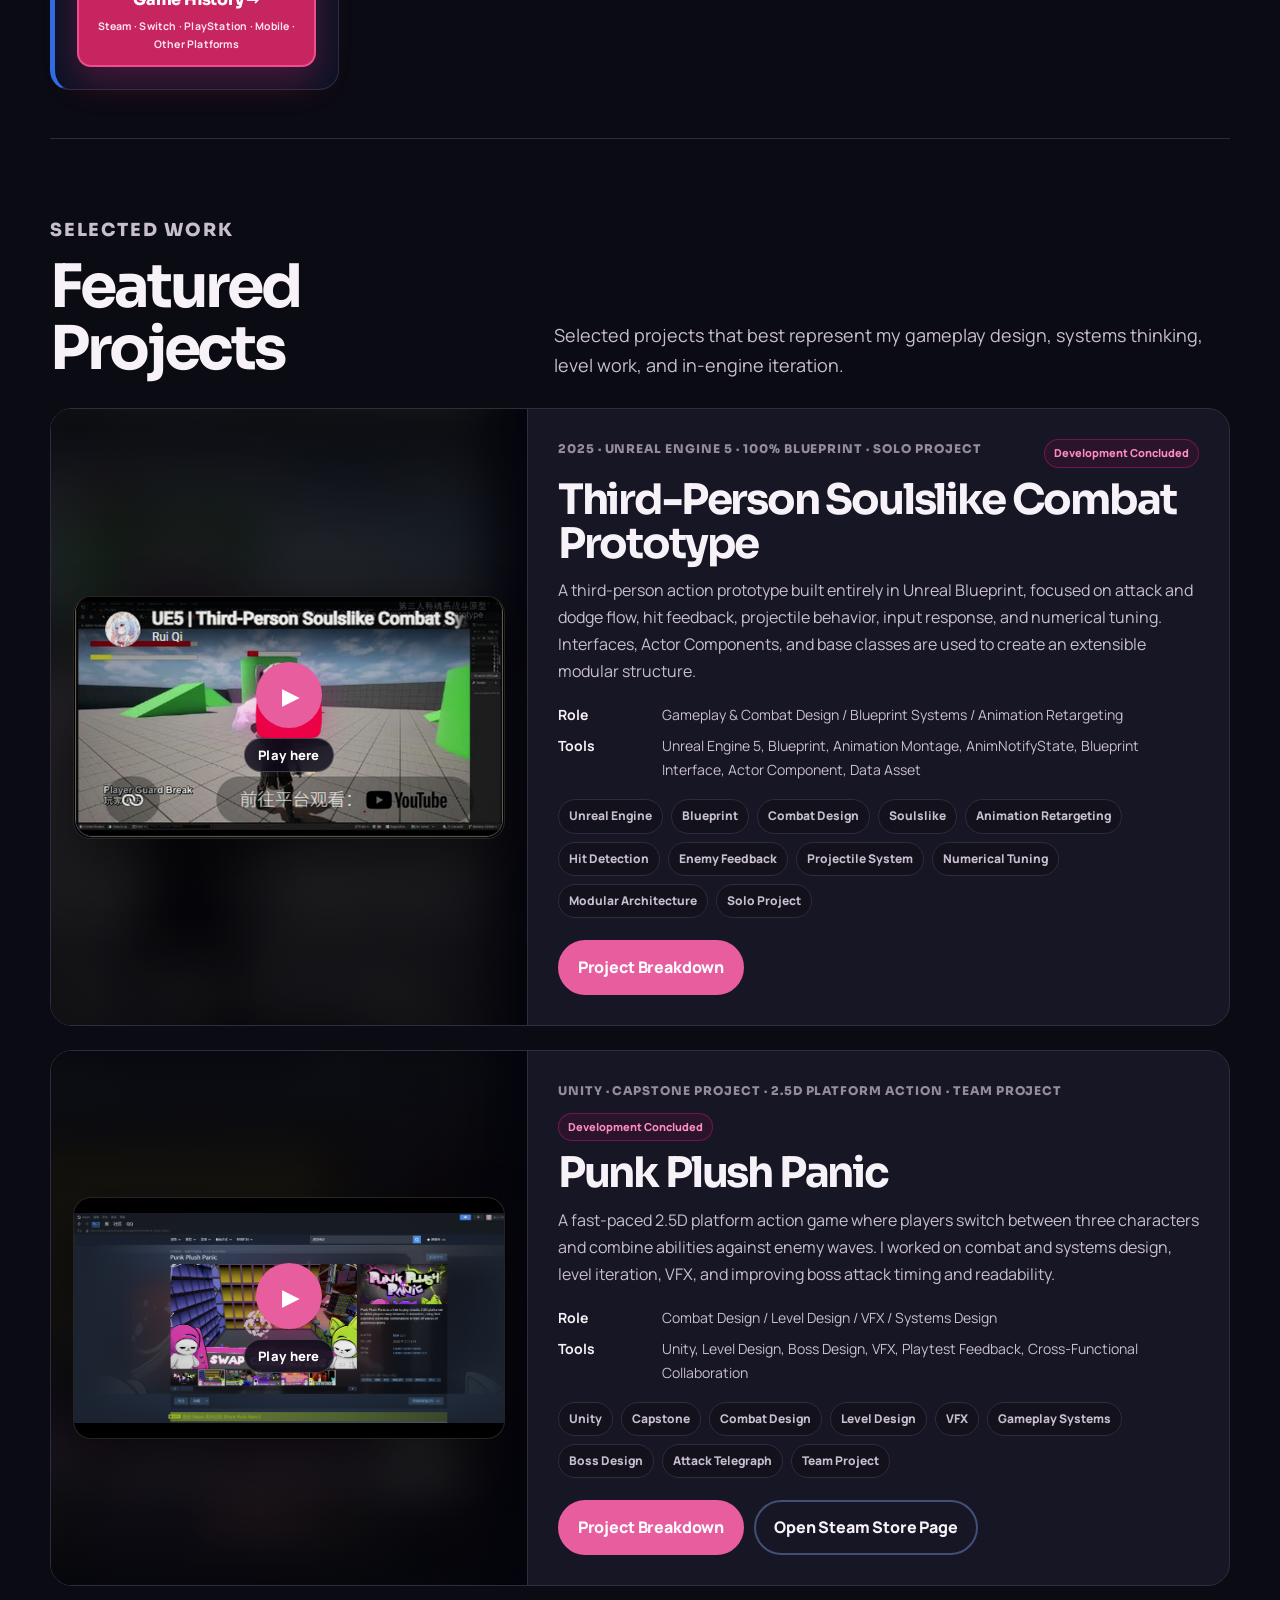
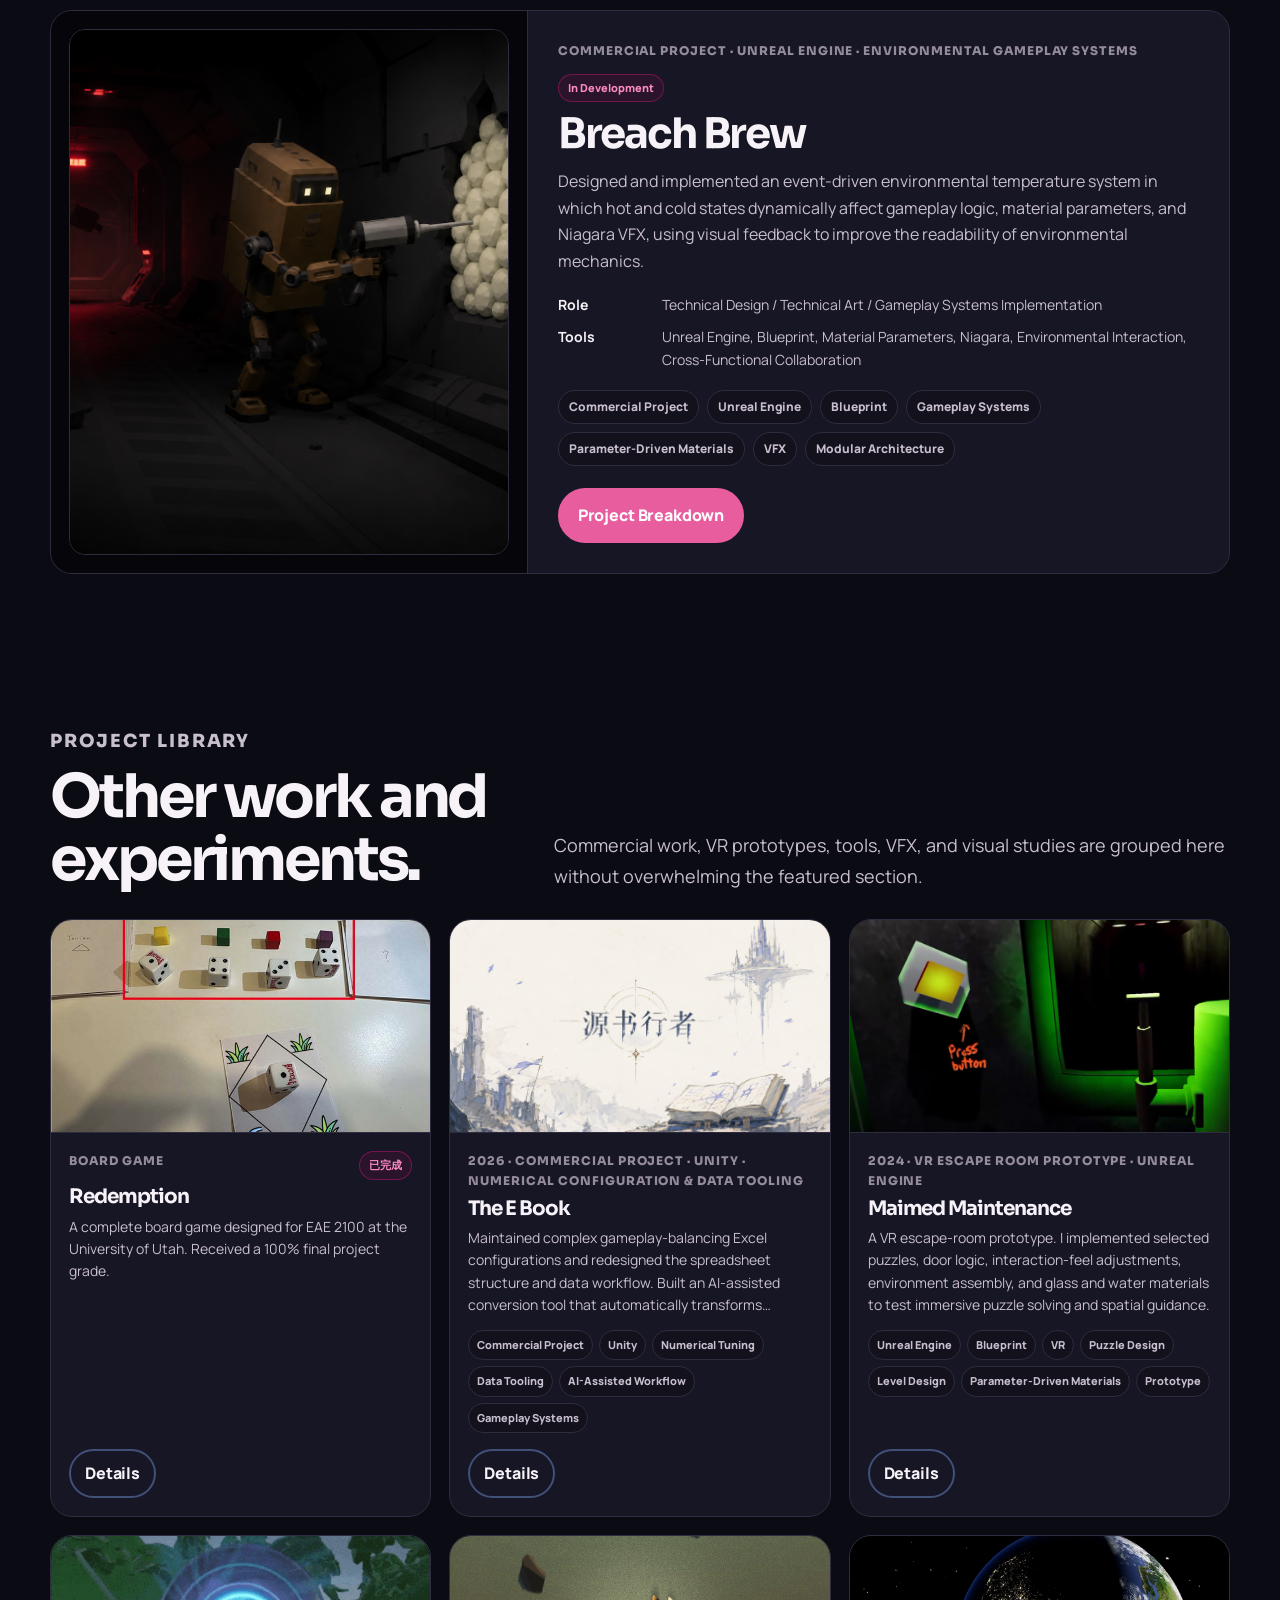
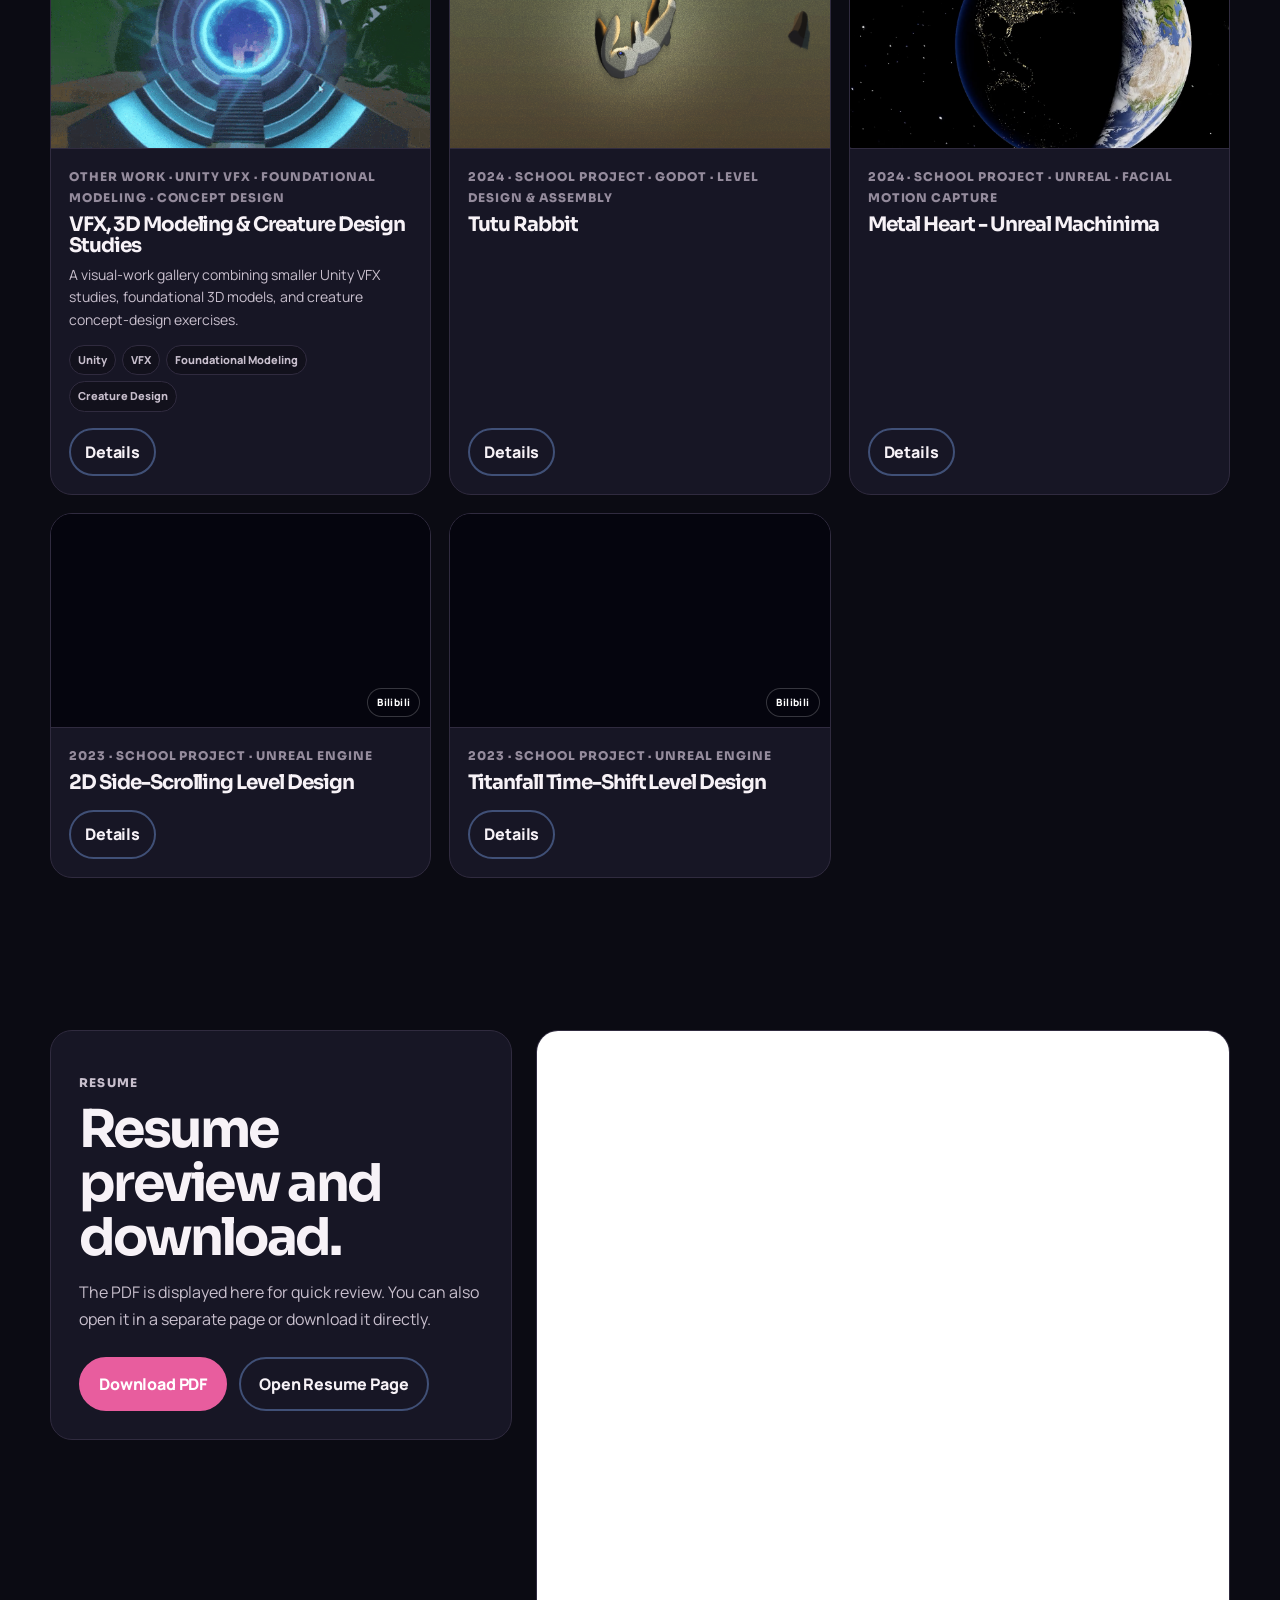
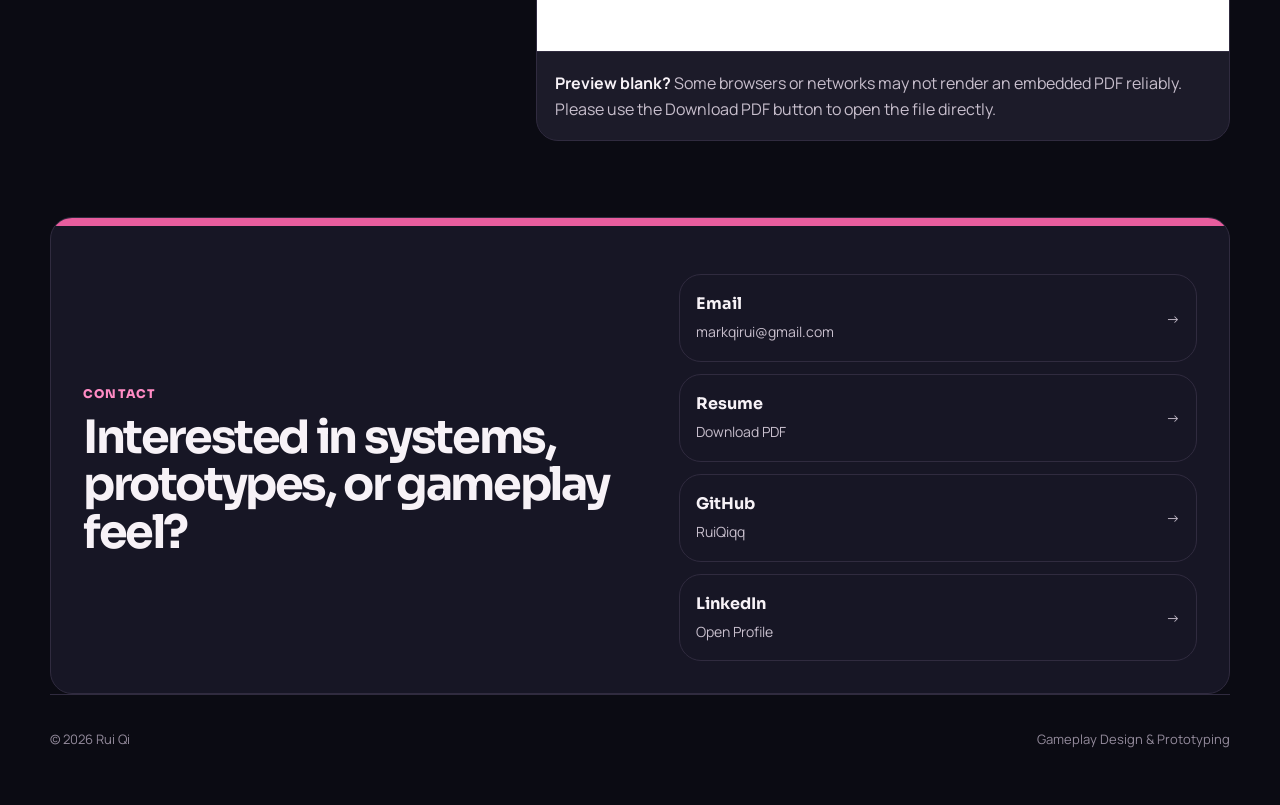
==== commit 455bd580: "Update robotics case with current extraction and recovery recordings" ====
--- a/index.html
+++ b/index.html
@@ -9,9 +9,9 @@
   <link rel="preconnect" href="https://fonts.gstatic.com" crossorigin>
   <link href="https://fonts.googleapis.com/css2?family=Manrope:wght@400;500;600;700;800&family=Sora:wght@500;600;700;800&display=swap" rel="stylesheet">
   <link rel="stylesheet" href="assets/css/website-look.css?v=47" />
-  <script defer src="assets/js/content-loader.js?v=20261021c"></script>
+  <script defer src="assets/js/content-loader.js?v=20261022a"></script>
   <script defer src="assets/js/game-history-preview.js?v=49"></script>
-  <link rel="stylesheet" href="assets/css/robotics.css?v=20261021c">
+  <link rel="stylesheet" href="assets/css/robotics.css?v=20261022a">
 </head>
 <body data-page="home">
   <header class="site-header">
--- a/assets/css/robotics.css
+++ b/assets/css/robotics.css
@@ -17,6 +17,9 @@
 .robotics-main h1 { font-size: clamp(2rem, 4.2vw, 3.8rem); overflow-wrap: anywhere; }
 .robotics-demo { margin: 36px 0 0; scroll-margin-top: 100px; }
 .robotics-demo video { display: block; width: 100%; aspect-ratio: 16 / 9; object-fit: contain; background: #05050a; border: 1px solid var(--line); border-radius: var(--radius-small); }
+.robotics-section video { display: block; width: 100%; aspect-ratio: 16 / 9; object-fit: contain; background: #05050a; border: 1px solid var(--line); border-radius: var(--radius-small); }
+.robotics-demo h2 { font-size: clamp(1.35rem, 3vw, 2rem); margin-bottom: 20px; }
+.robotics-section li { color: var(--muted); margin-top: 10px; }
 .robotics-demo figcaption { margin-top: 14px; color: var(--muted); max-width: 960px; }
 .robotics-table-wrap { overflow-x: auto; margin-top: 24px; }
 .robotics-table-wrap table { width: 100%; border-collapse: collapse; text-align: left; }
